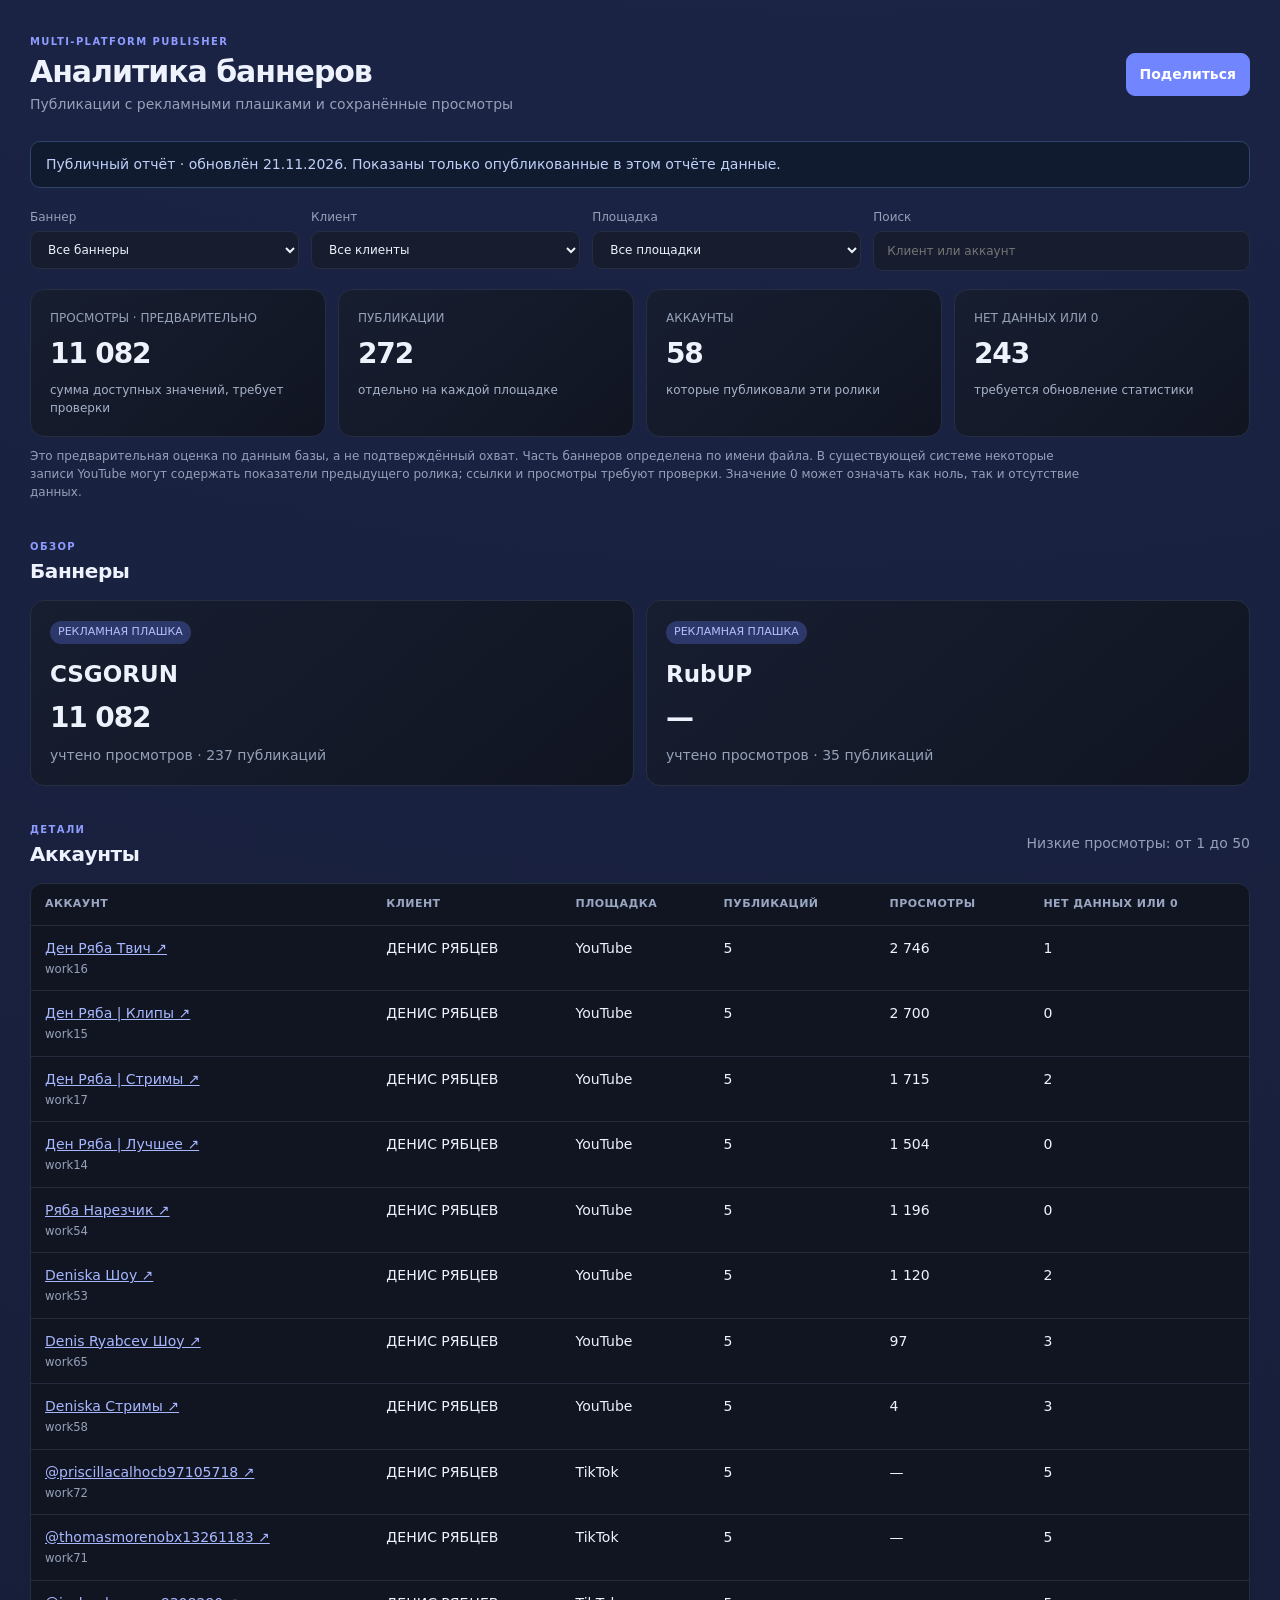
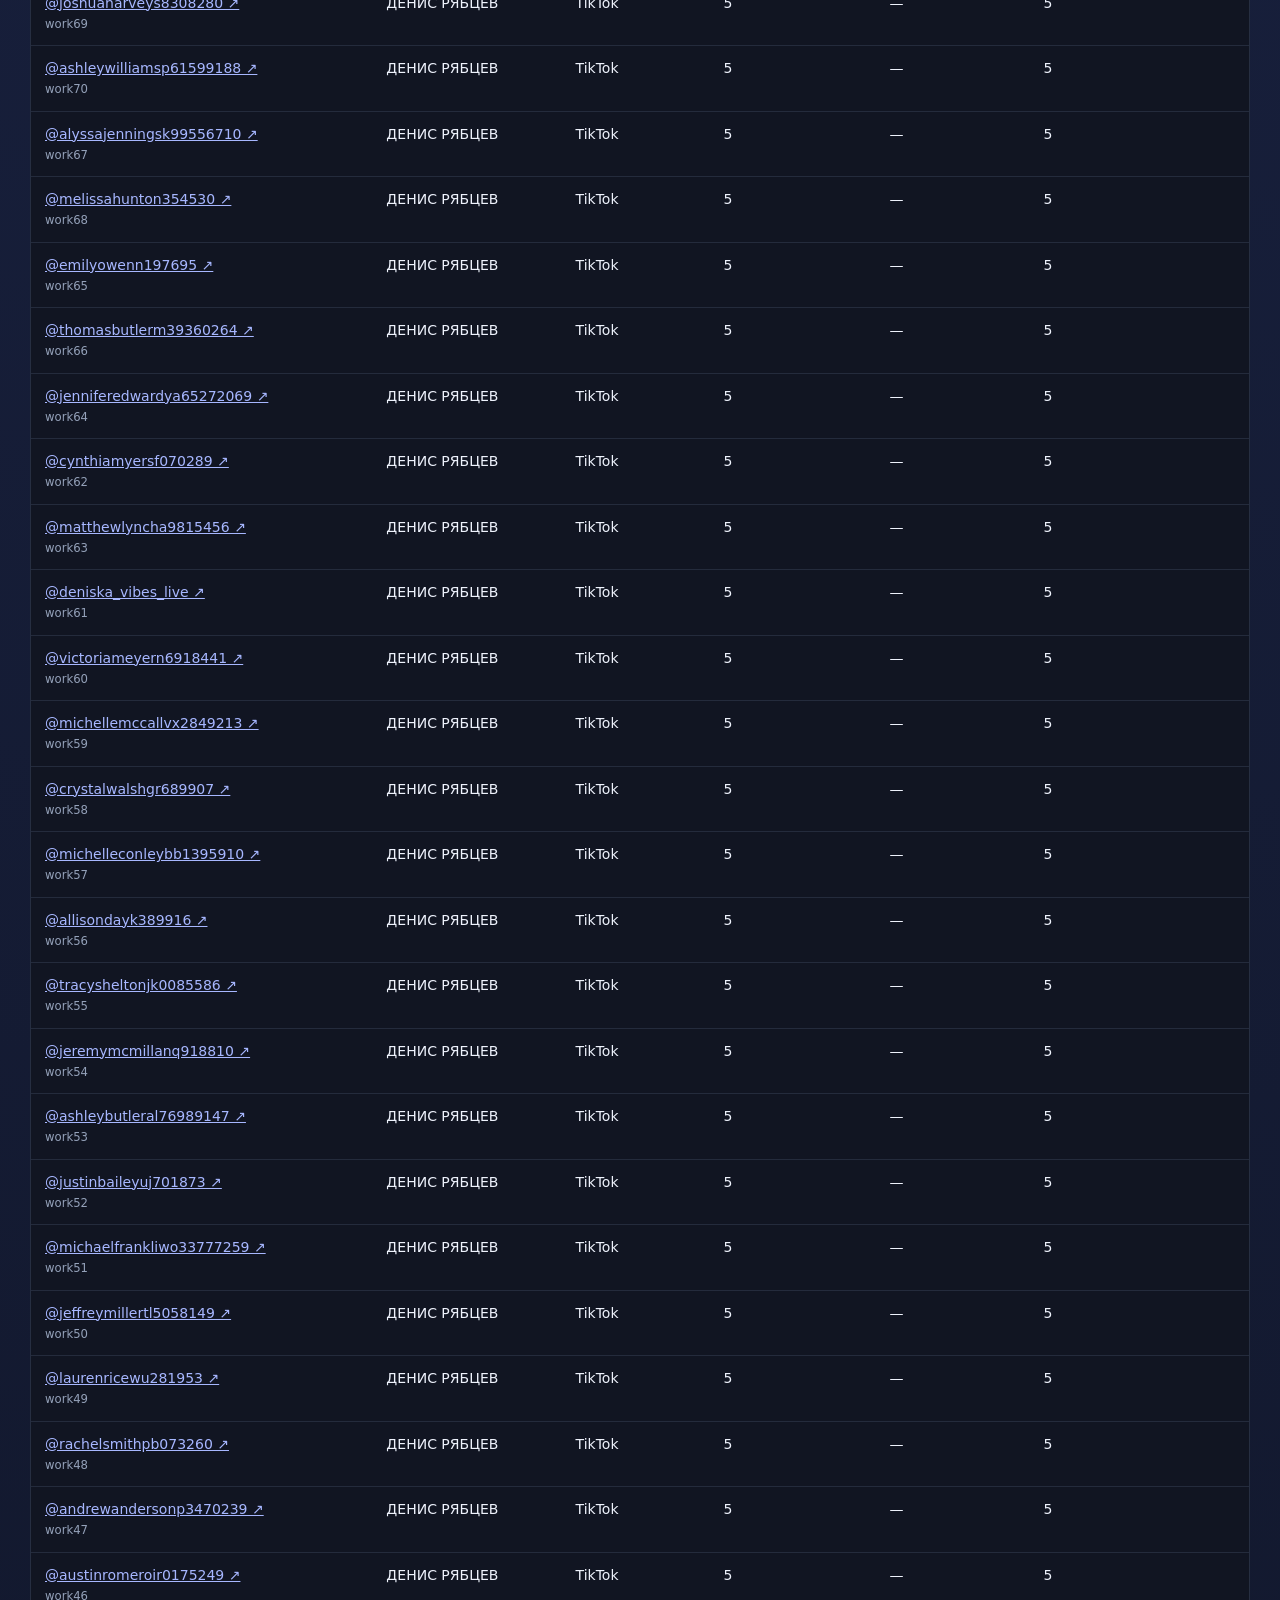
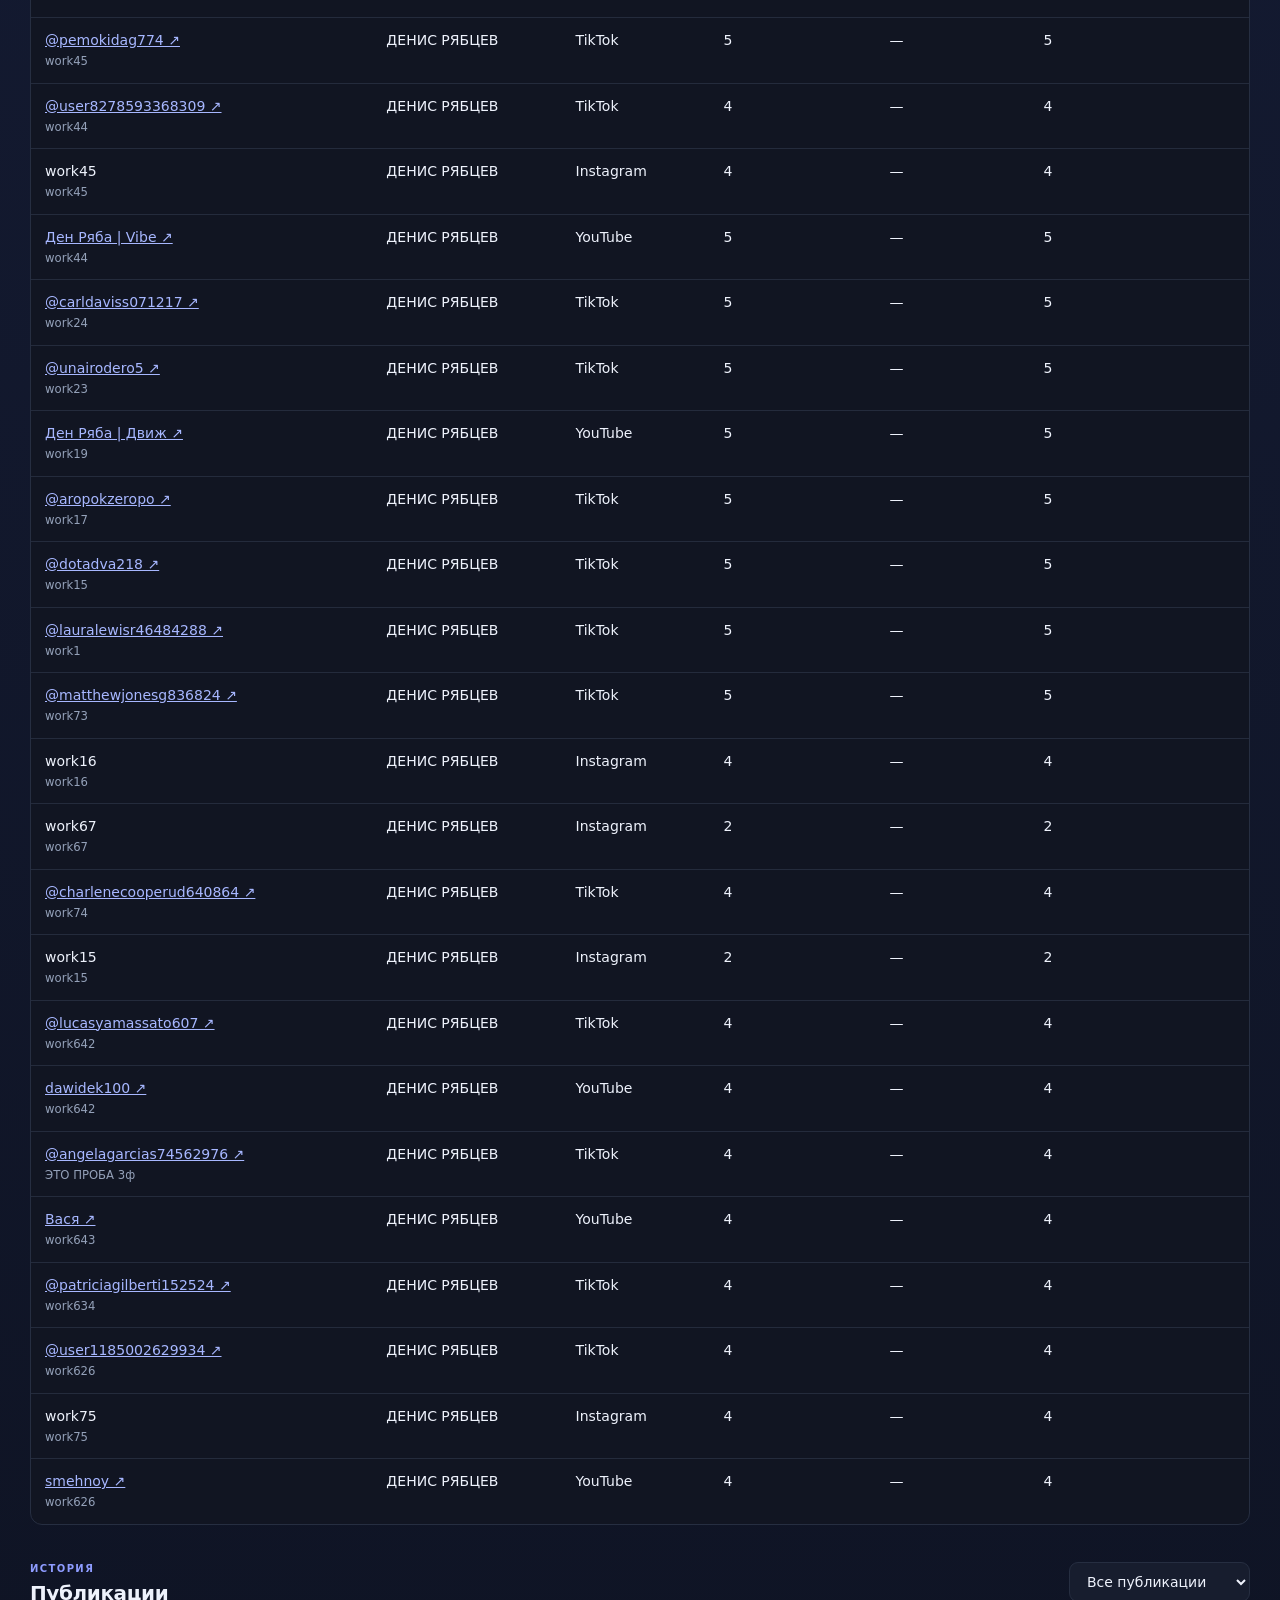
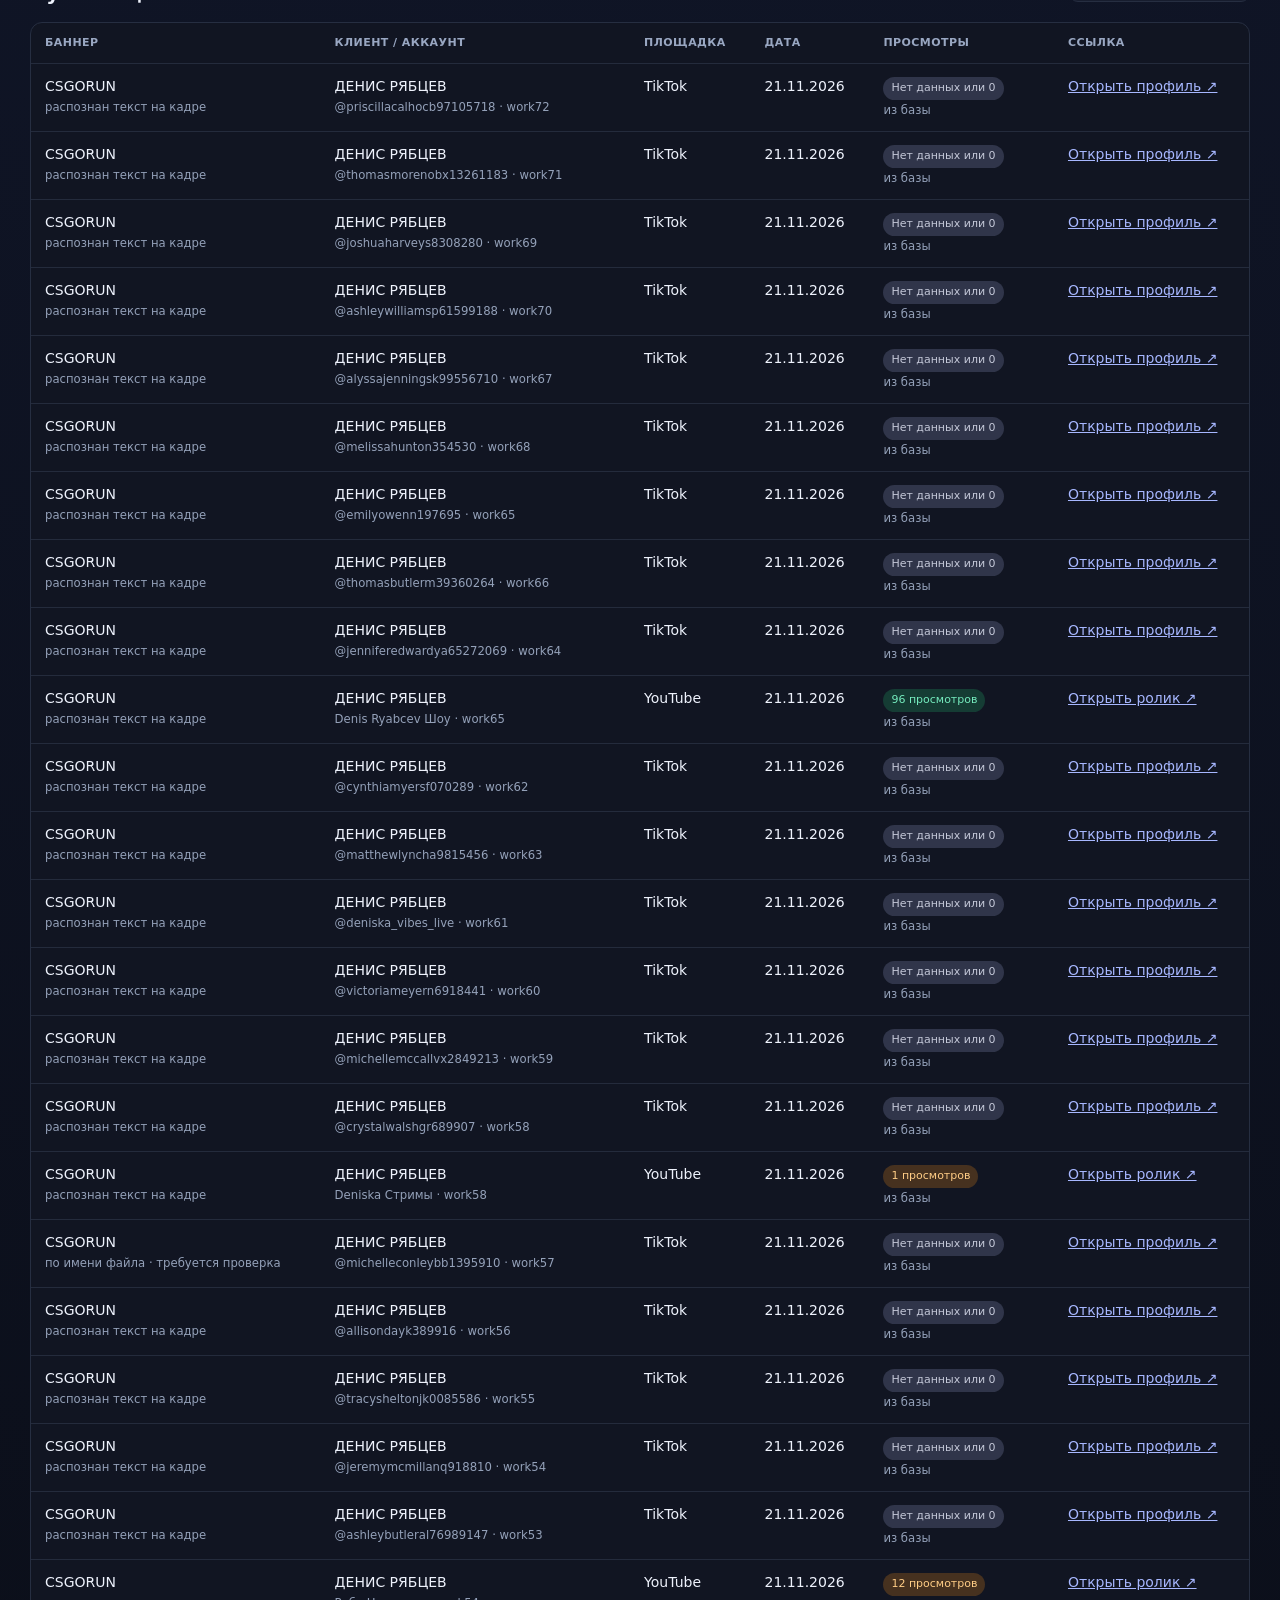
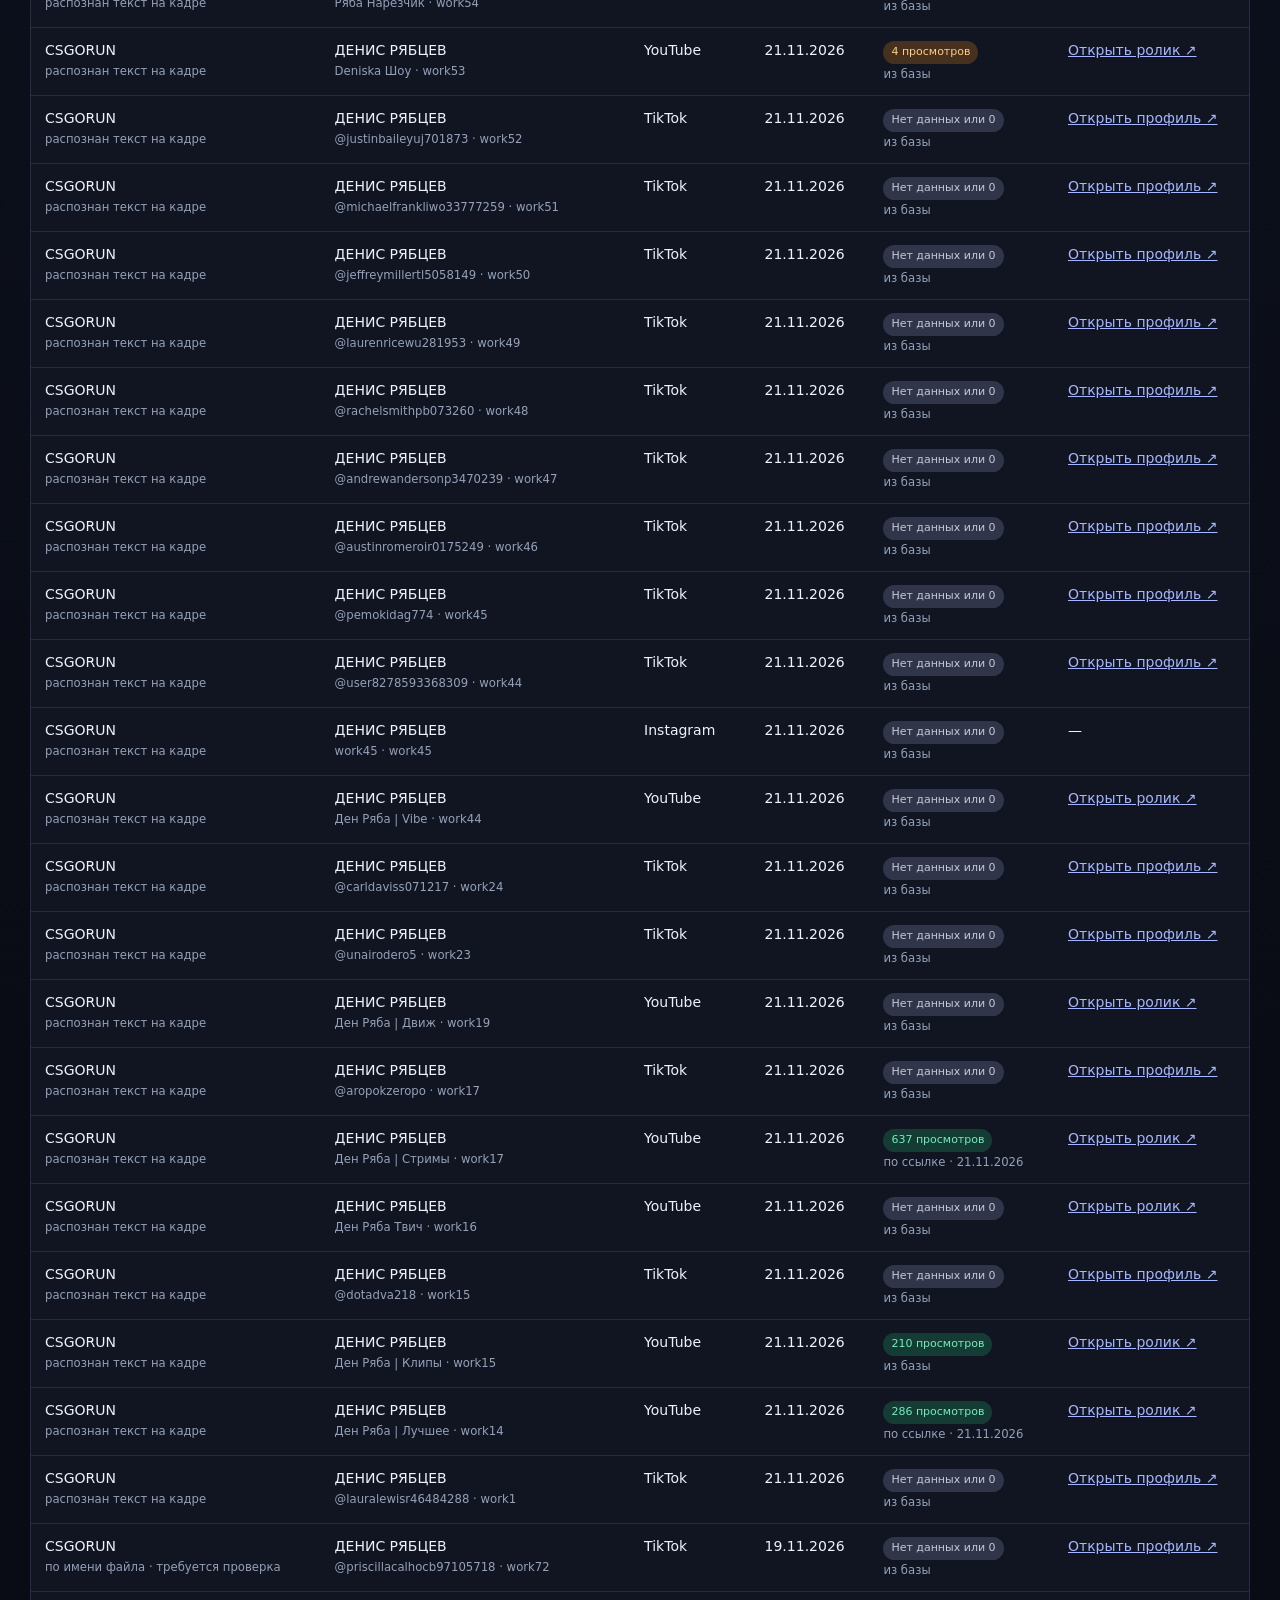
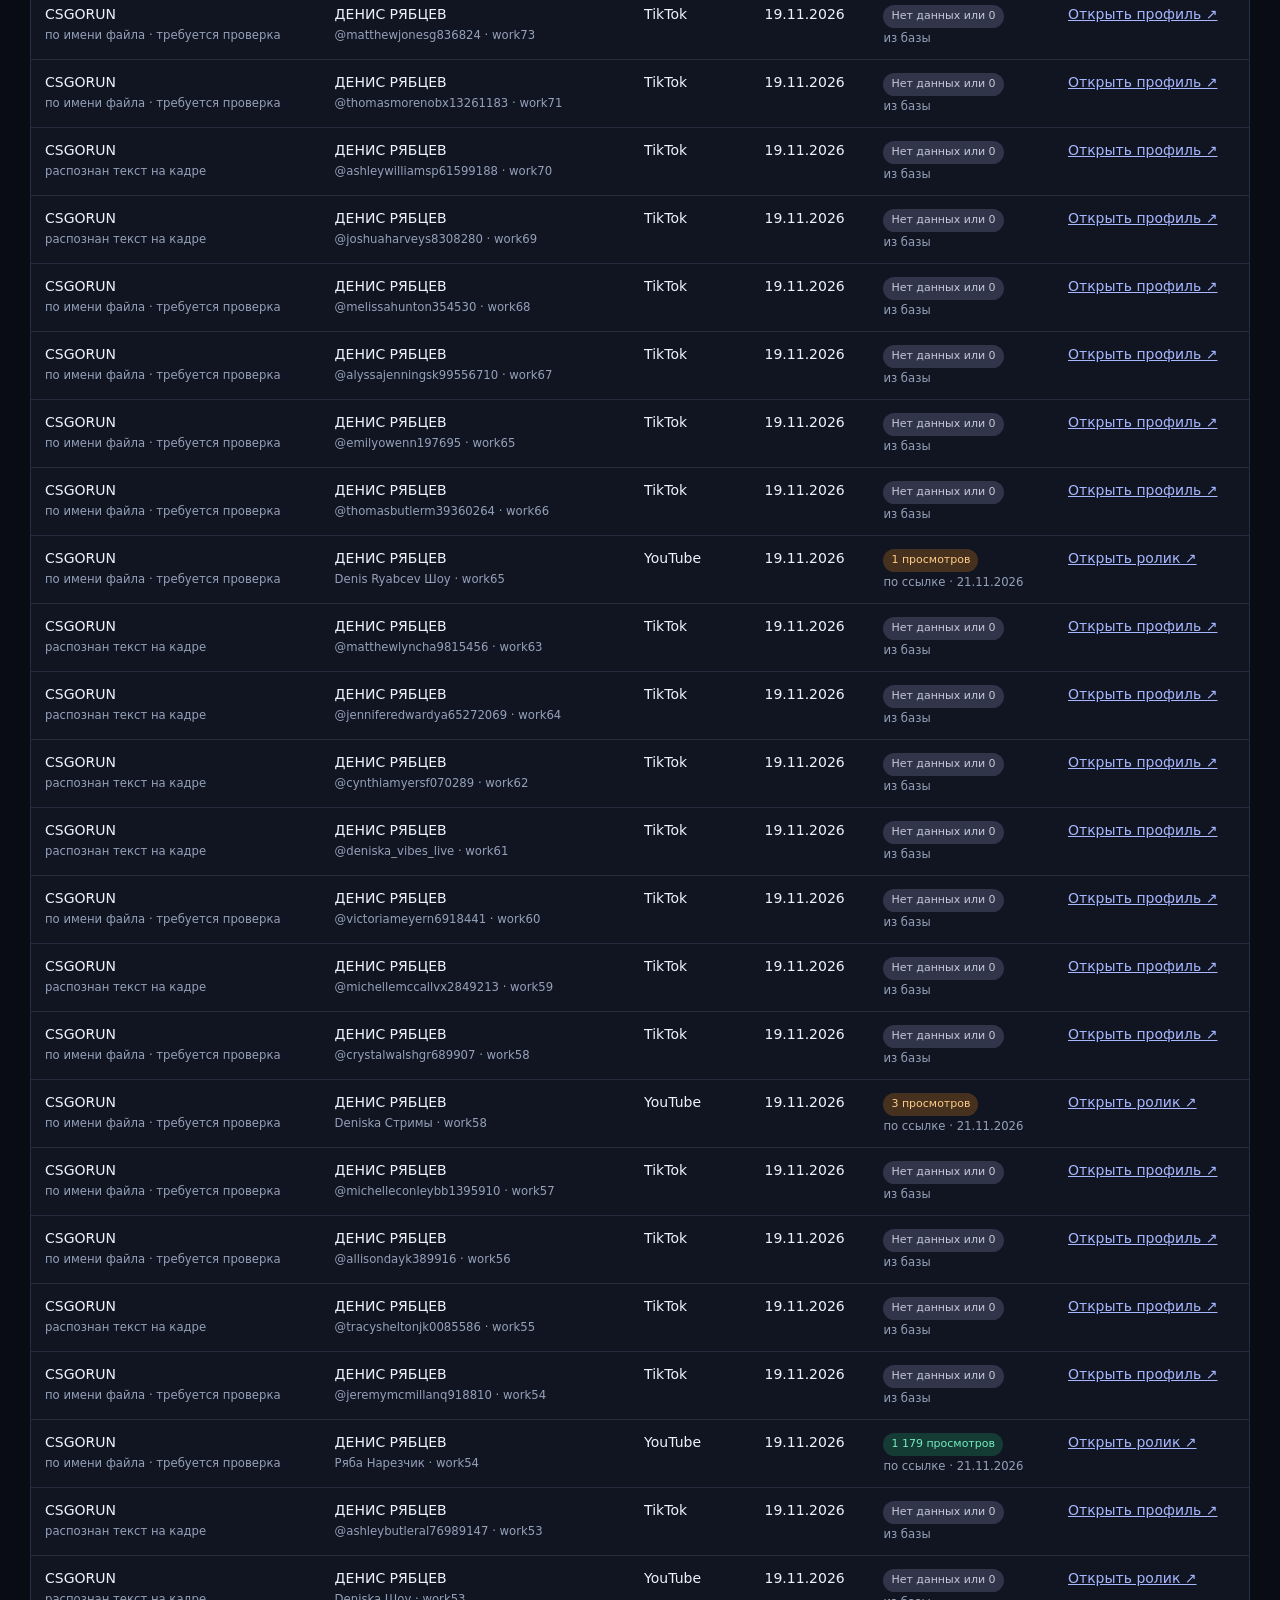
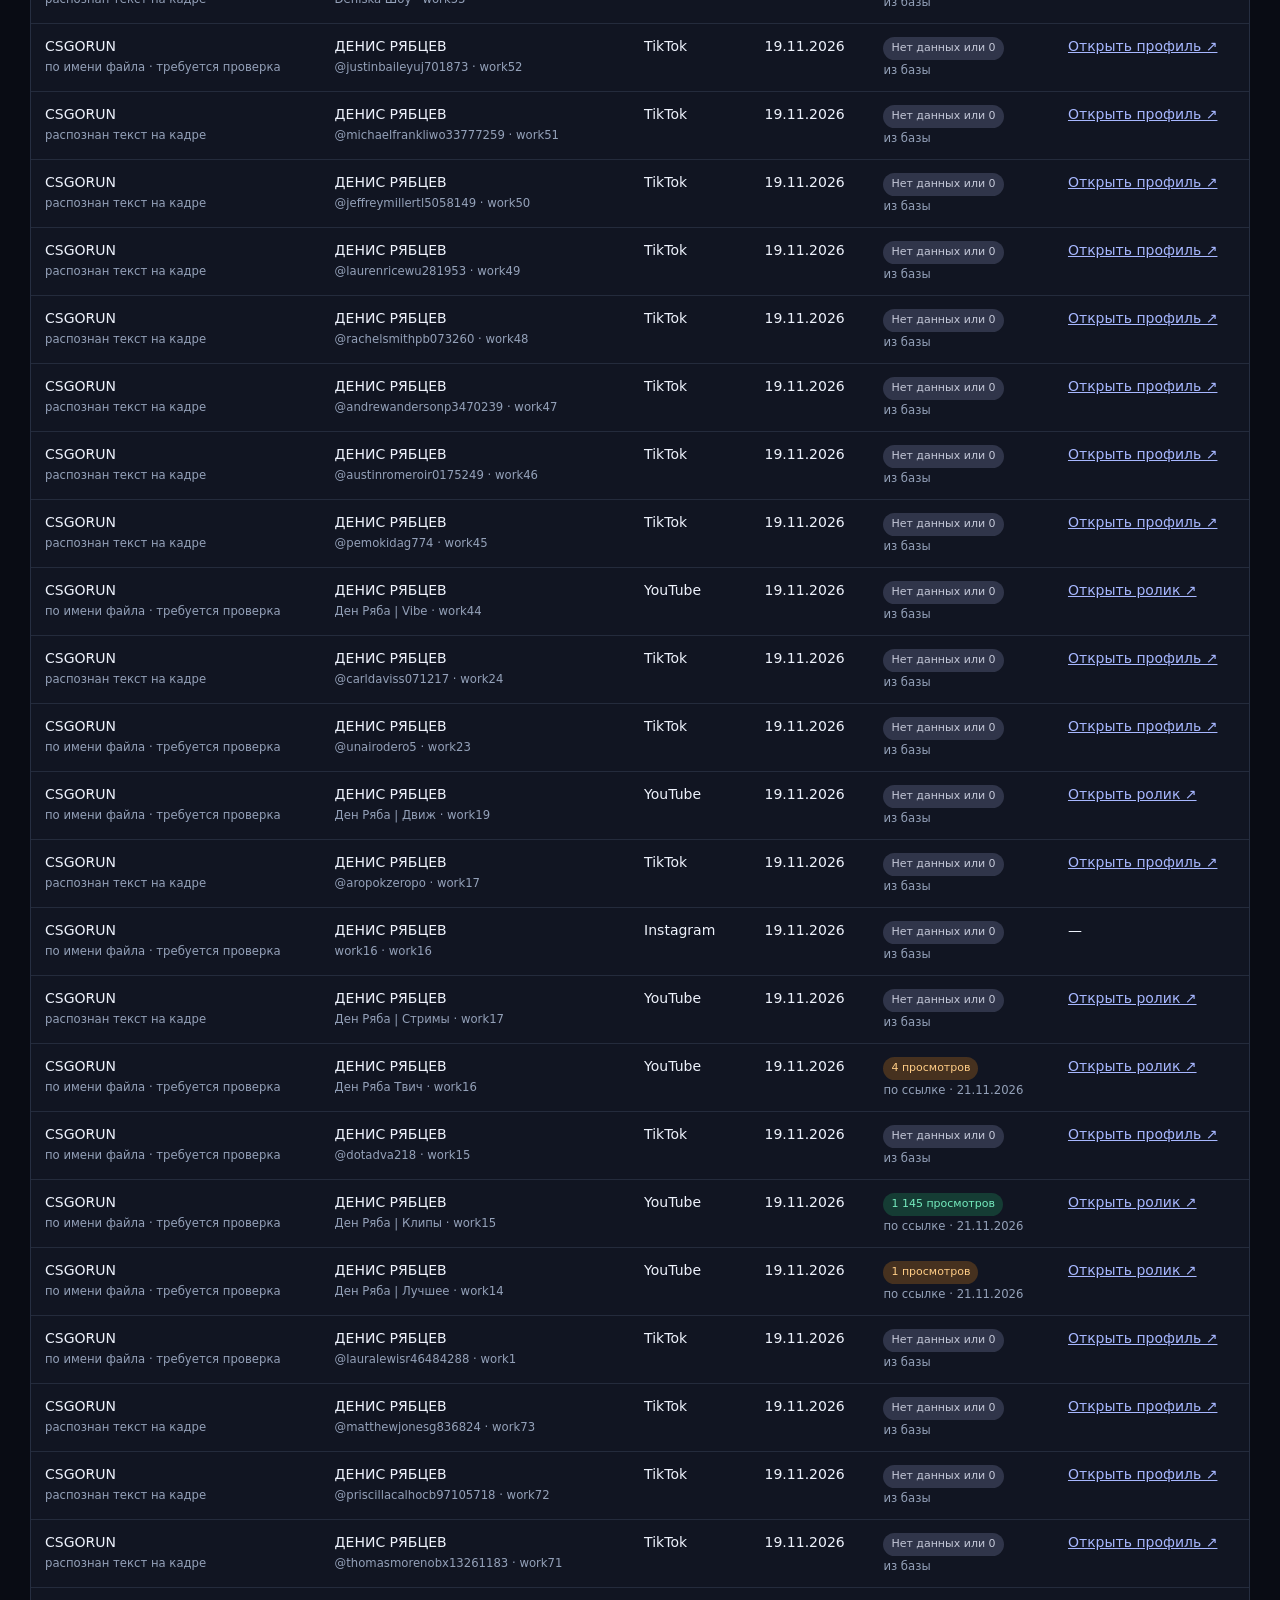
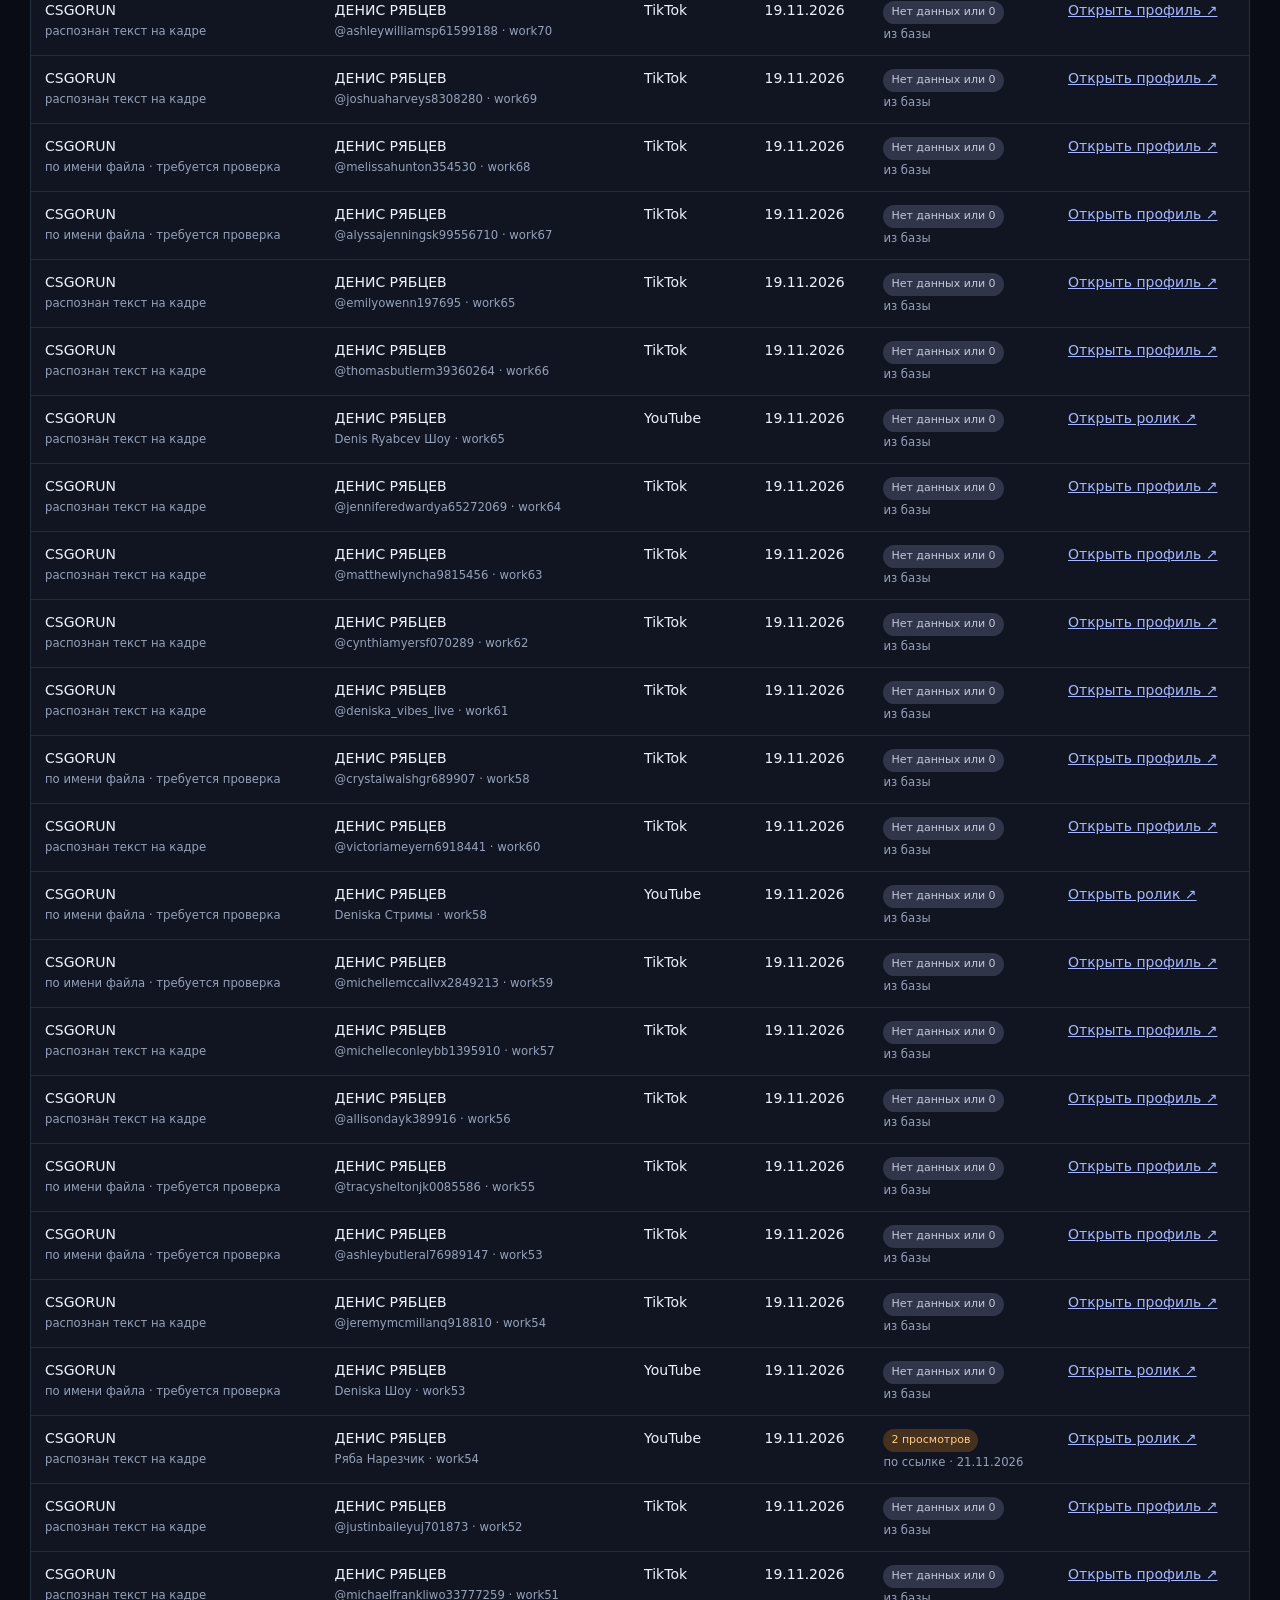
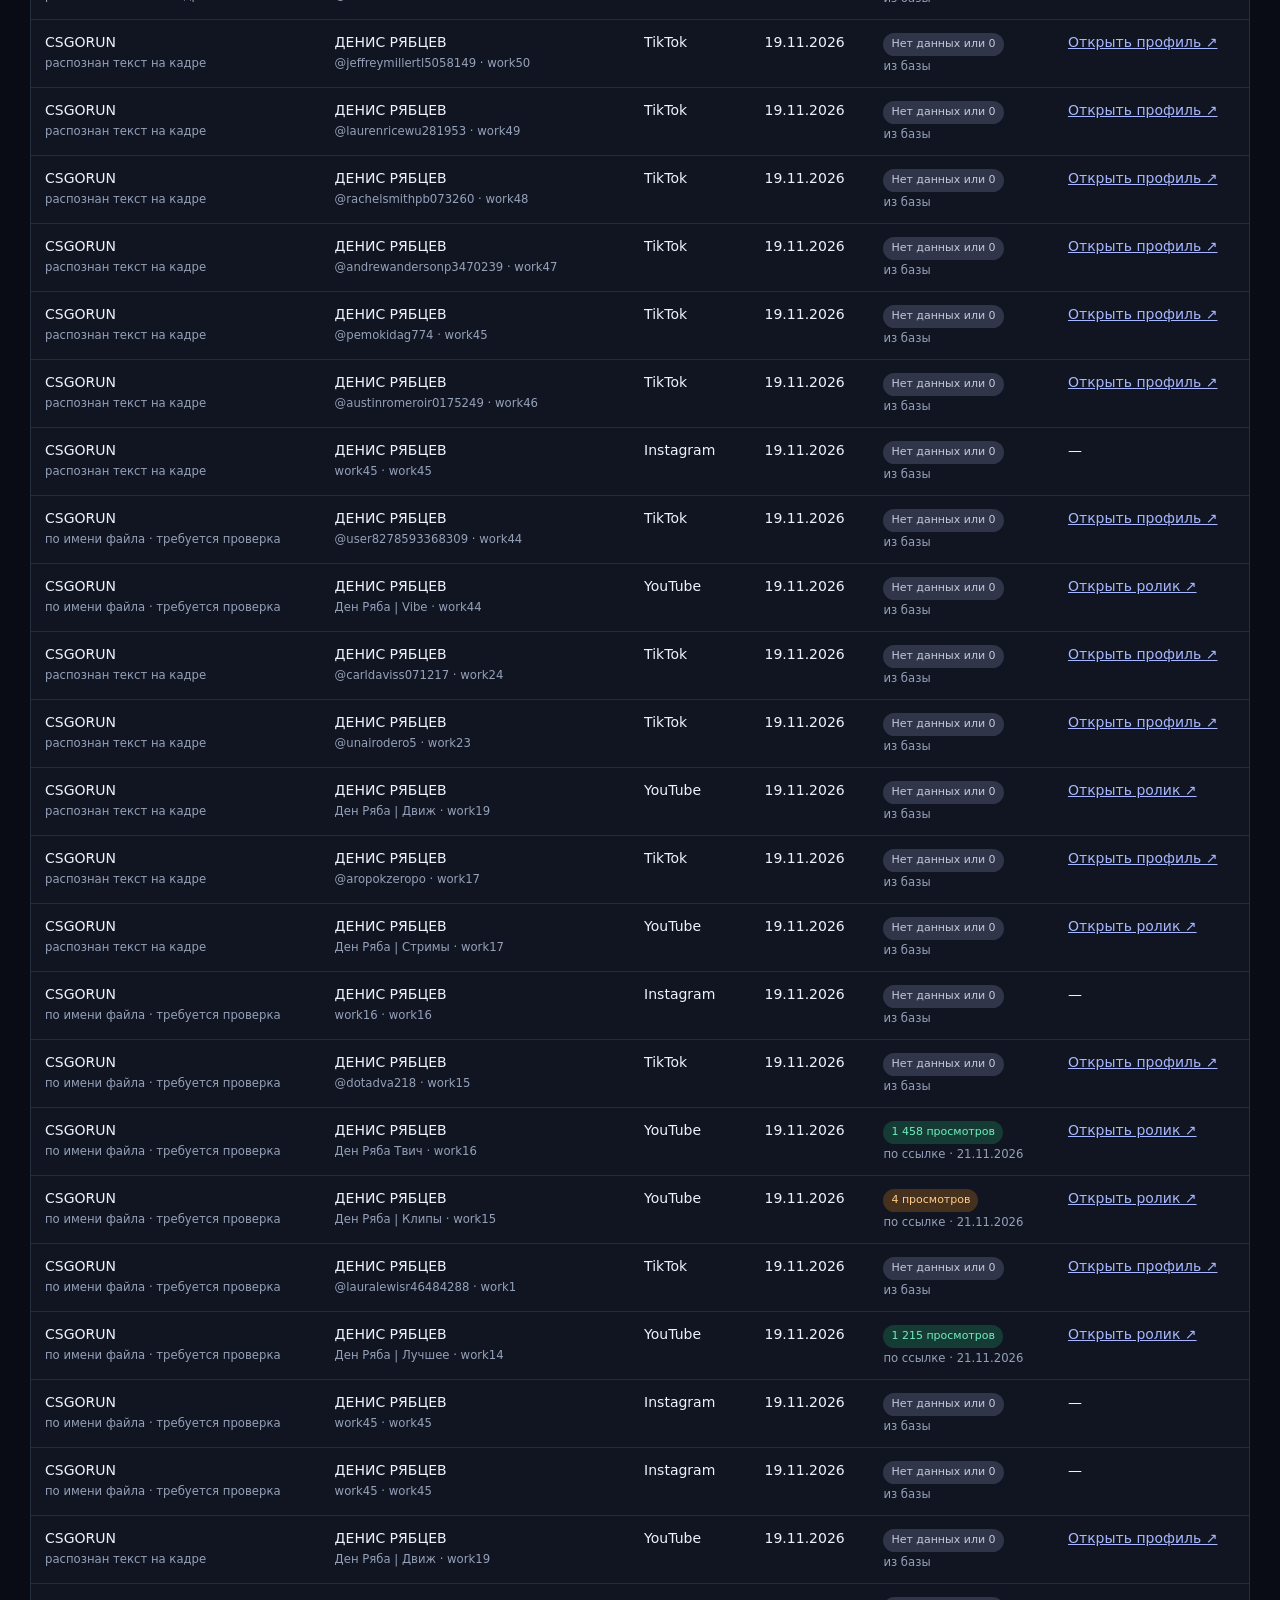
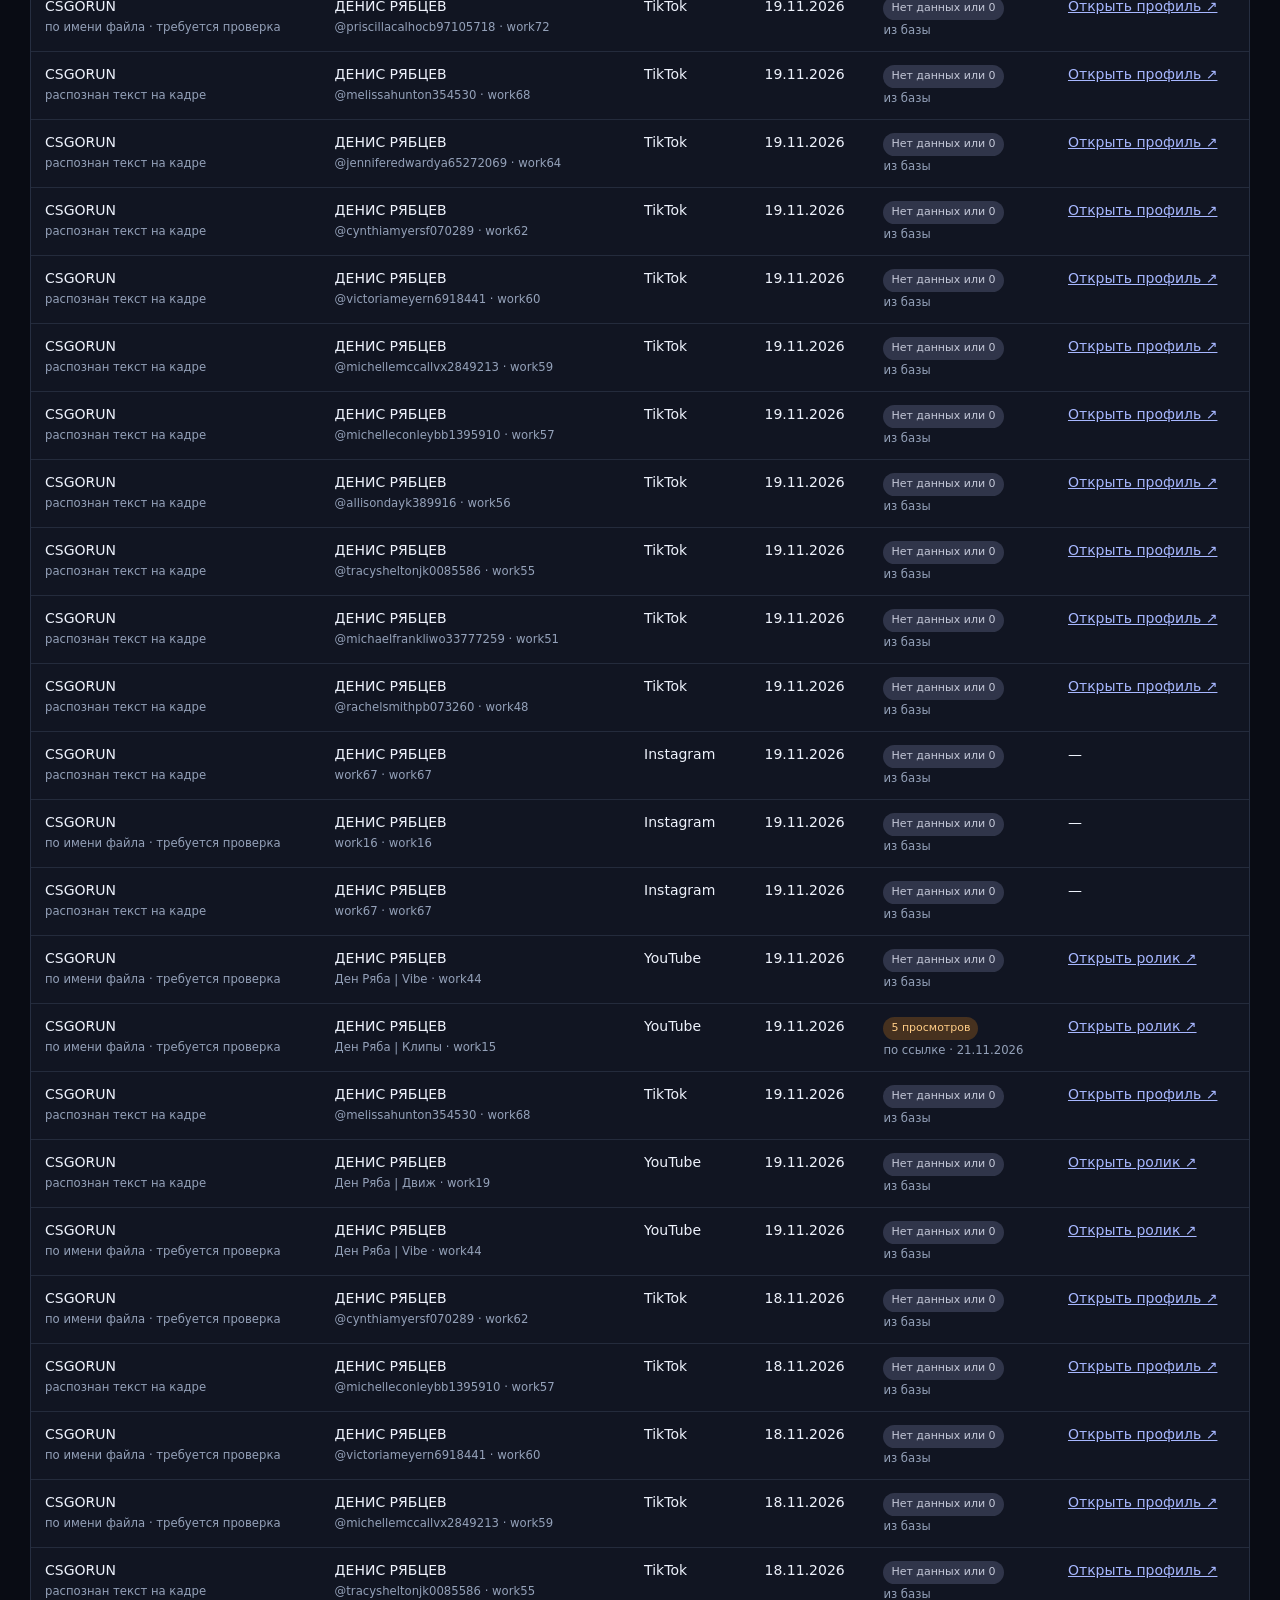
==== index.html @ 40c21573 "Update banner reports" ====
<!doctype html>
<html lang="ru">
<head>
  <meta charset="utf-8">
  <meta name="viewport" content="width=device-width, initial-scale=1">
  <title>Аналитика рекламных баннеров</title>
  <link rel="stylesheet" href="banner-analytics.css?v=20261121-4">
</head>
<body>
  <main class="shell">
    <header class="top">
      <div><div class="eyebrow">MULTI-PLATFORM PUBLISHER</div><h1>Аналитика баннеров</h1><p>Публикации с рекламными плашками и сохранённые просмотры</p></div>
      <div class="top-actions"><a class="button ghost local-only" href="/">← Панель</a><button id="scan" class="button ghost local-only">Искать баннеры</button><button id="refresh-views" class="button ghost local-only">Обновить просмотры</button><button id="share" class="button primary">Поделиться</button></div>
    </header>
    <div id="notice" class="notice">Загружаем данные…</div>
    <section class="filters">
      <label>Баннер <select id="banner"><option value="">Все баннеры</option></select></label>
      <label>Клиент <select id="person"><option value="">Все клиенты</option></select></label>
      <label>Площадка <select id="platform"><option value="">Все площадки</option><option value="youtube">YouTube</option><option value="tiktok">TikTok</option><option value="instagram">Instagram</option></select></label>
      <label>Поиск <input id="search" placeholder="Клиент или аккаунт"></label>
    </section>
    <section class="metrics" id="metrics"></section>
    <p class="explanation">Это предварительная оценка по данным базы, а не подтверждённый охват. Часть баннеров определена по имени файла. В существующей системе некоторые записи YouTube могут содержать показатели предыдущего ролика; ссылки и просмотры требуют проверки. Значение 0 может означать как ноль, так и отсутствие данных.</p>
    <p class="explanation local-only">Пока панель работает, программа периодически ищет известные плашки в доступных видео и раз в шесть часов проверяет просмотры по доступным ссылкам. Площадка может не вернуть счётчик; распознавание новых названий можно дополнить вручную.</p>
    <section><div class="section-head"><div><span class="eyebrow">ОБЗОР</span><h2>Баннеры</h2></div></div><div class="banner-cards" id="cards"></div></section>
    <section><div class="section-head"><div><span class="eyebrow">ДЕТАЛИ</span><h2>Аккаунты</h2></div><span class="muted">Низкие просмотры: от 1 до 50</span></div><div id="accounts"></div></section>
    <section><div class="section-head"><div><span class="eyebrow">ИСТОРИЯ</span><h2>Публикации</h2></div><select id="view-filter" aria-label="Фильтр просмотров"><option value="all">Все публикации</option><option value="low">Мало просмотров</option><option value="unknown">Нет данных или 0</option></select></div><div id="publications"></div></section>
    <section class="local-only"><div class="section-head"><div><span class="eyebrow">ПРОВЕРКА</span><h2>Неопределённые публикации</h2><p>Можно вручную указать баннер. Показаны последние 500 записей с именем файла.</p></div><button class="button ghost" id="toggle-unassigned">Показать</button></div><div id="unassigned" hidden></div></section>
    <footer>Статистика по рекламным плашкам · Не является измерением уникальных зрителей</footer>
  </main>
  <script src="banner-analytics.js?v=20261121-4"></script>
</body>
</html>
---- banner-analytics.css ----
:root{color-scheme:dark;--bg:#090c14;--panel:#121725;--line:#262e41;--text:#eef2fc;--muted:#94a1b9;--accent:#7a8cff;--green:#41d2a2}
*{box-sizing:border-box}body{margin:0;background:radial-gradient(circle at 65% -10%,#202b54 0,transparent 38%),var(--bg);color:var(--text);font:14px/1.5 system-ui,-apple-system,Segoe UI,sans-serif}.shell{max-width:1440px;margin:auto;padding:34px 30px}.top,.section-head{display:flex;align-items:center;justify-content:space-between;gap:16px}.top{margin-bottom:26px}.top-actions{display:flex;gap:8px;flex-wrap:wrap}h1,h2,p{margin:0}h1{font-size:30px;letter-spacing:-.035em}h2{font-size:20px;letter-spacing:-.02em}.top p,.section-head p,.muted{color:var(--muted)}.eyebrow{font-size:10px;font-weight:800;color:#8e9cff;letter-spacing:.14em}.button,select,input{border:1px solid var(--line);border-radius:9px;color:var(--text);background:#171d2e;padding:10px 13px;font:inherit}.button{cursor:pointer;text-decoration:none;text-align:center;font-weight:650}.button:hover{border-color:#7282e1}.primary{background:#7185ff;color:#fff;border-color:#7185ff}.ghost{background:#171d2e}.notice{border:1px solid #30436b;color:#bfd0f8;background:#111b30;padding:12px 15px;border-radius:10px;margin-bottom:20px}.filters{display:grid;grid-template-columns:1fr 1fr 1fr 1.4fr;gap:12px;margin-bottom:18px}.filters label{display:flex;flex-direction:column;gap:5px;color:var(--muted);font-size:12px}select,input{width:100%;min-width:0}section{margin-bottom:32px}.metrics{display:grid;grid-template-columns:repeat(4,1fr);gap:12px;margin-bottom:10px}.metric,.banner-card{background:linear-gradient(140deg,#171e30,#111522);border:1px solid var(--line);border-radius:14px;padding:19px}.metric-label{color:var(--muted);font-size:12px}.metric-value{font-weight:750;font-size:28px;letter-spacing:-.04em;margin:6px 0}.metric-note{font-size:12px;color:#a6b2c9}.explanation{color:var(--muted);font-size:12px;margin-bottom:34px;max-width:1050px}.section-head{margin-bottom:14px}.banner-cards{display:grid;grid-template-columns:repeat(auto-fit,minmax(220px,1fr));gap:12px}.banner-card{cursor:pointer}.banner-card:hover{border-color:var(--accent)}.banner-card strong{font-size:18px}.banner-card .tag{display:inline-block;color:#b4c0ff;background:#2d386a;padding:3px 8px;border-radius:99px;font-size:11px}.big{font-size:23px;font-weight:750;margin:13px 0 0}.table-wrap{overflow:auto;border:1px solid var(--line);border-radius:12px;background:#111522}table{width:100%;border-collapse:collapse;text-align:left;min-width:750px}th,td{padding:12px 14px;border-bottom:1px solid #242b3c;vertical-align:top}tr:last-child td{border-bottom:0}th{color:#99a7c2;font-size:11px;text-transform:uppercase;letter-spacing:.04em}td small{display:block;color:var(--muted);margin-top:2px}.state{display:inline-block;border-radius:20px;padding:3px 8px;font-size:11px}.state.low{background:#46311f;color:#ffcd86}.state.unknown{background:#30354a;color:#c5c9d9}.state.ok{background:#153c34;color:#75ebbe}a{color:#a7b7ff}.text-button{color:#a7b7ff;background:none;border:0;cursor:pointer;font:inherit;padding:0}.empty{padding:24px;color:var(--muted);border:1px solid var(--line);border-radius:12px;background:#111522}.small{font-size:12px}.section-head select{width:auto}footer{padding:22px 0;color:#707e99;border-top:1px solid var(--line);font-size:12px}.public .local-only{display:none!important}@media(max-width:800px){.shell{padding:22px 16px}.top{align-items:flex-start;flex-direction:column}.filters,.metrics{grid-template-columns:repeat(2,1fr)}h1{font-size:26px}}
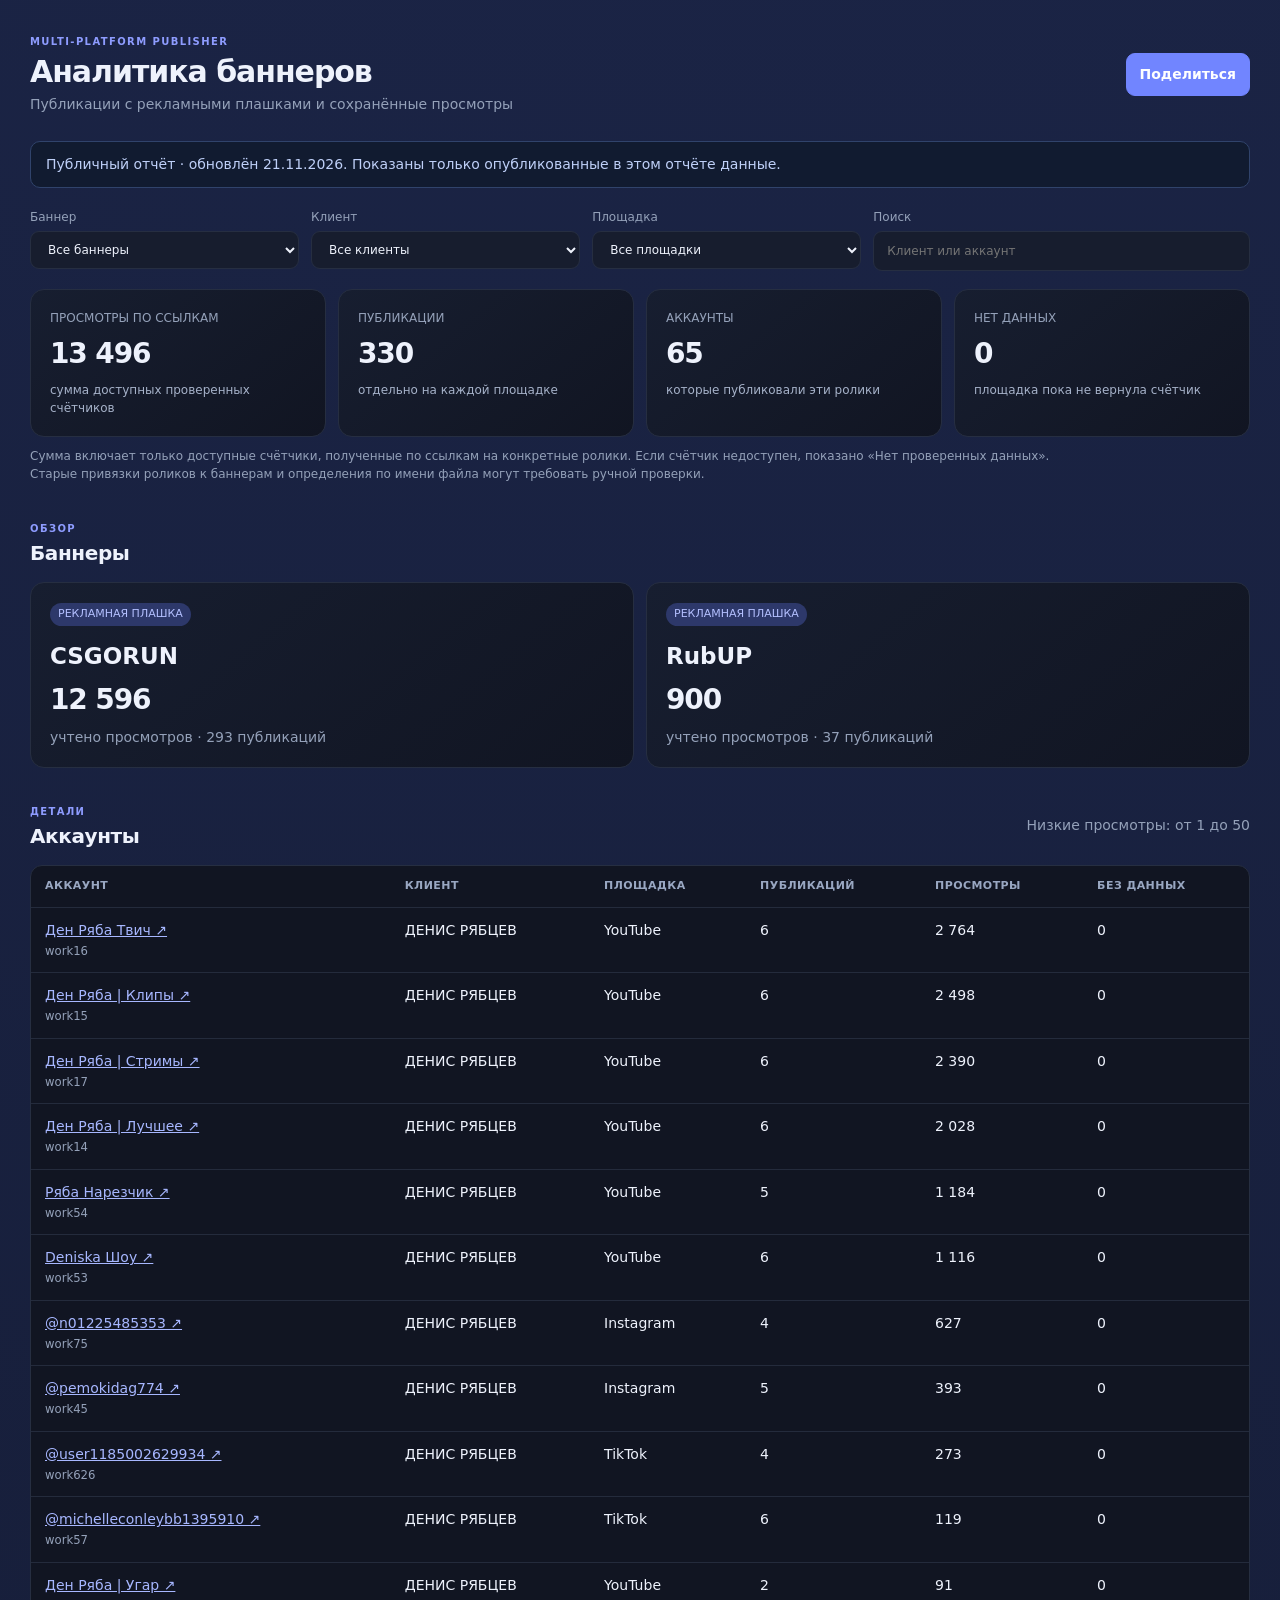
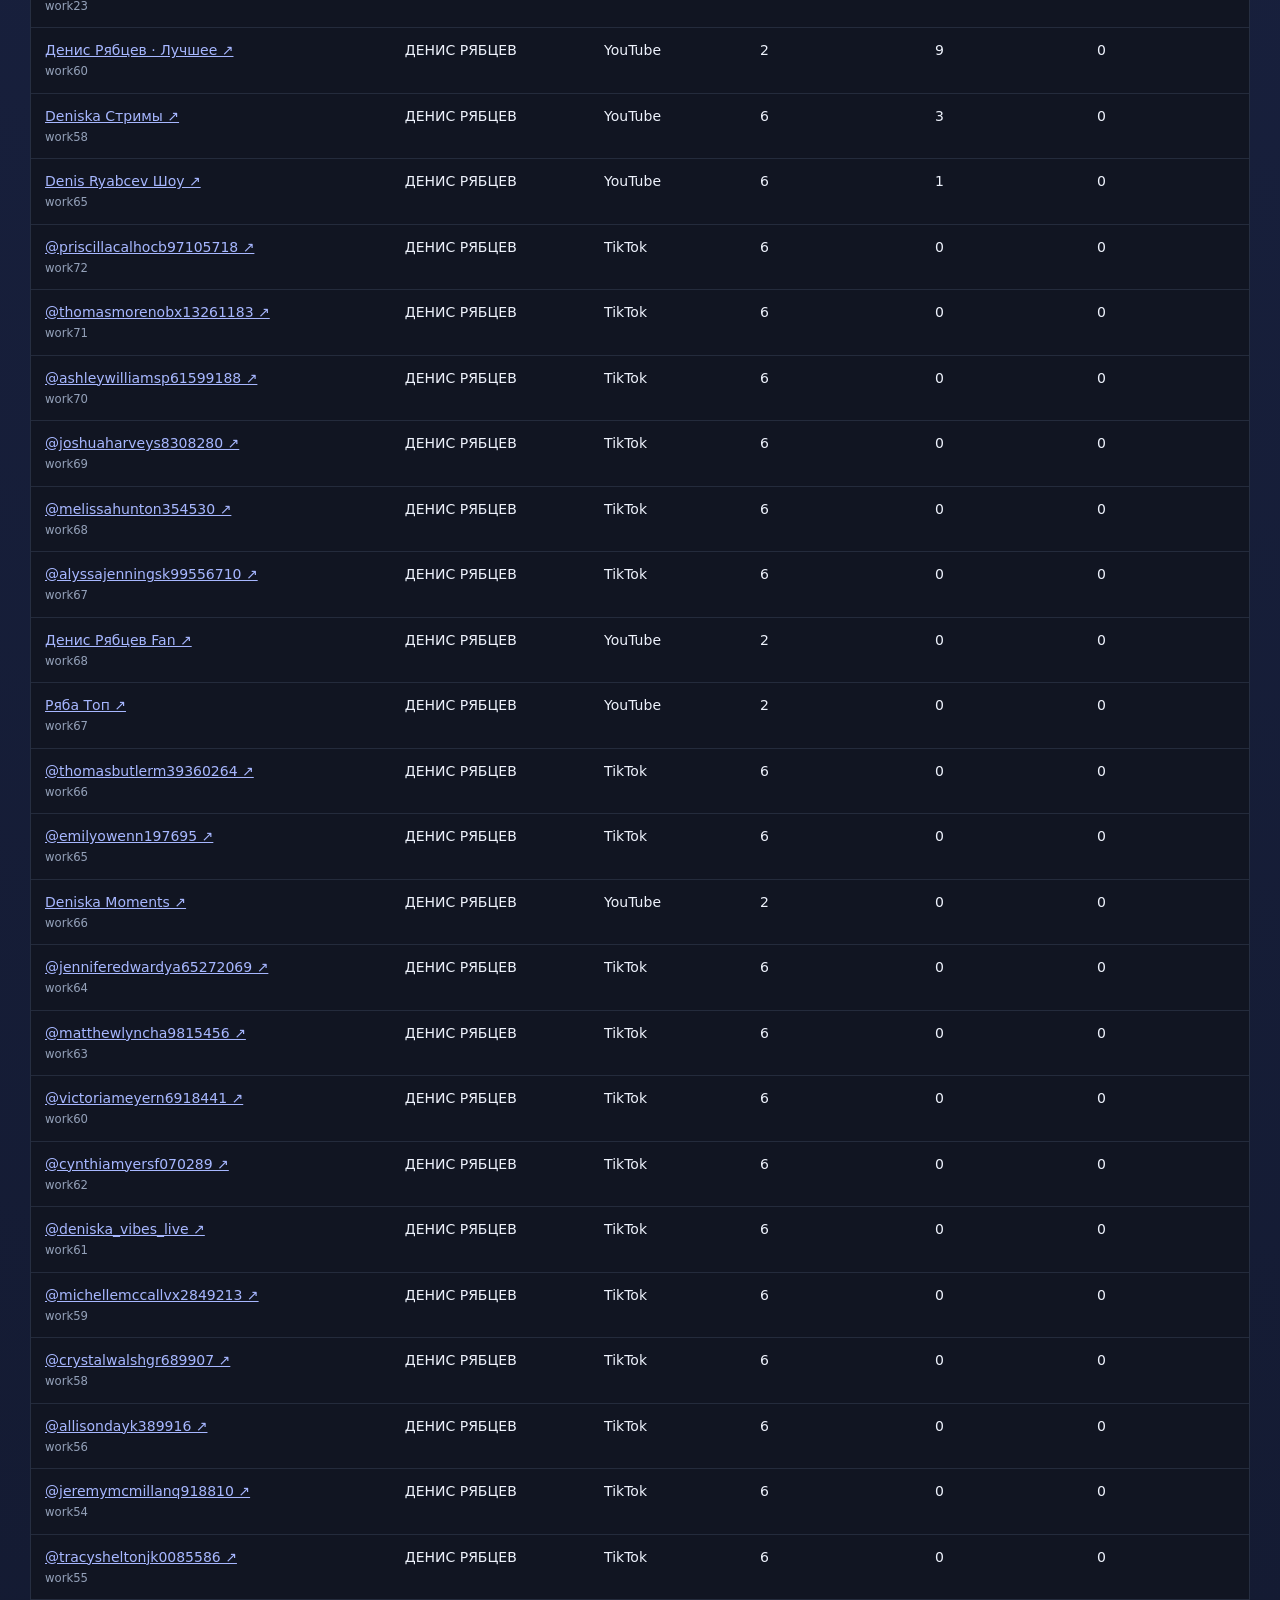
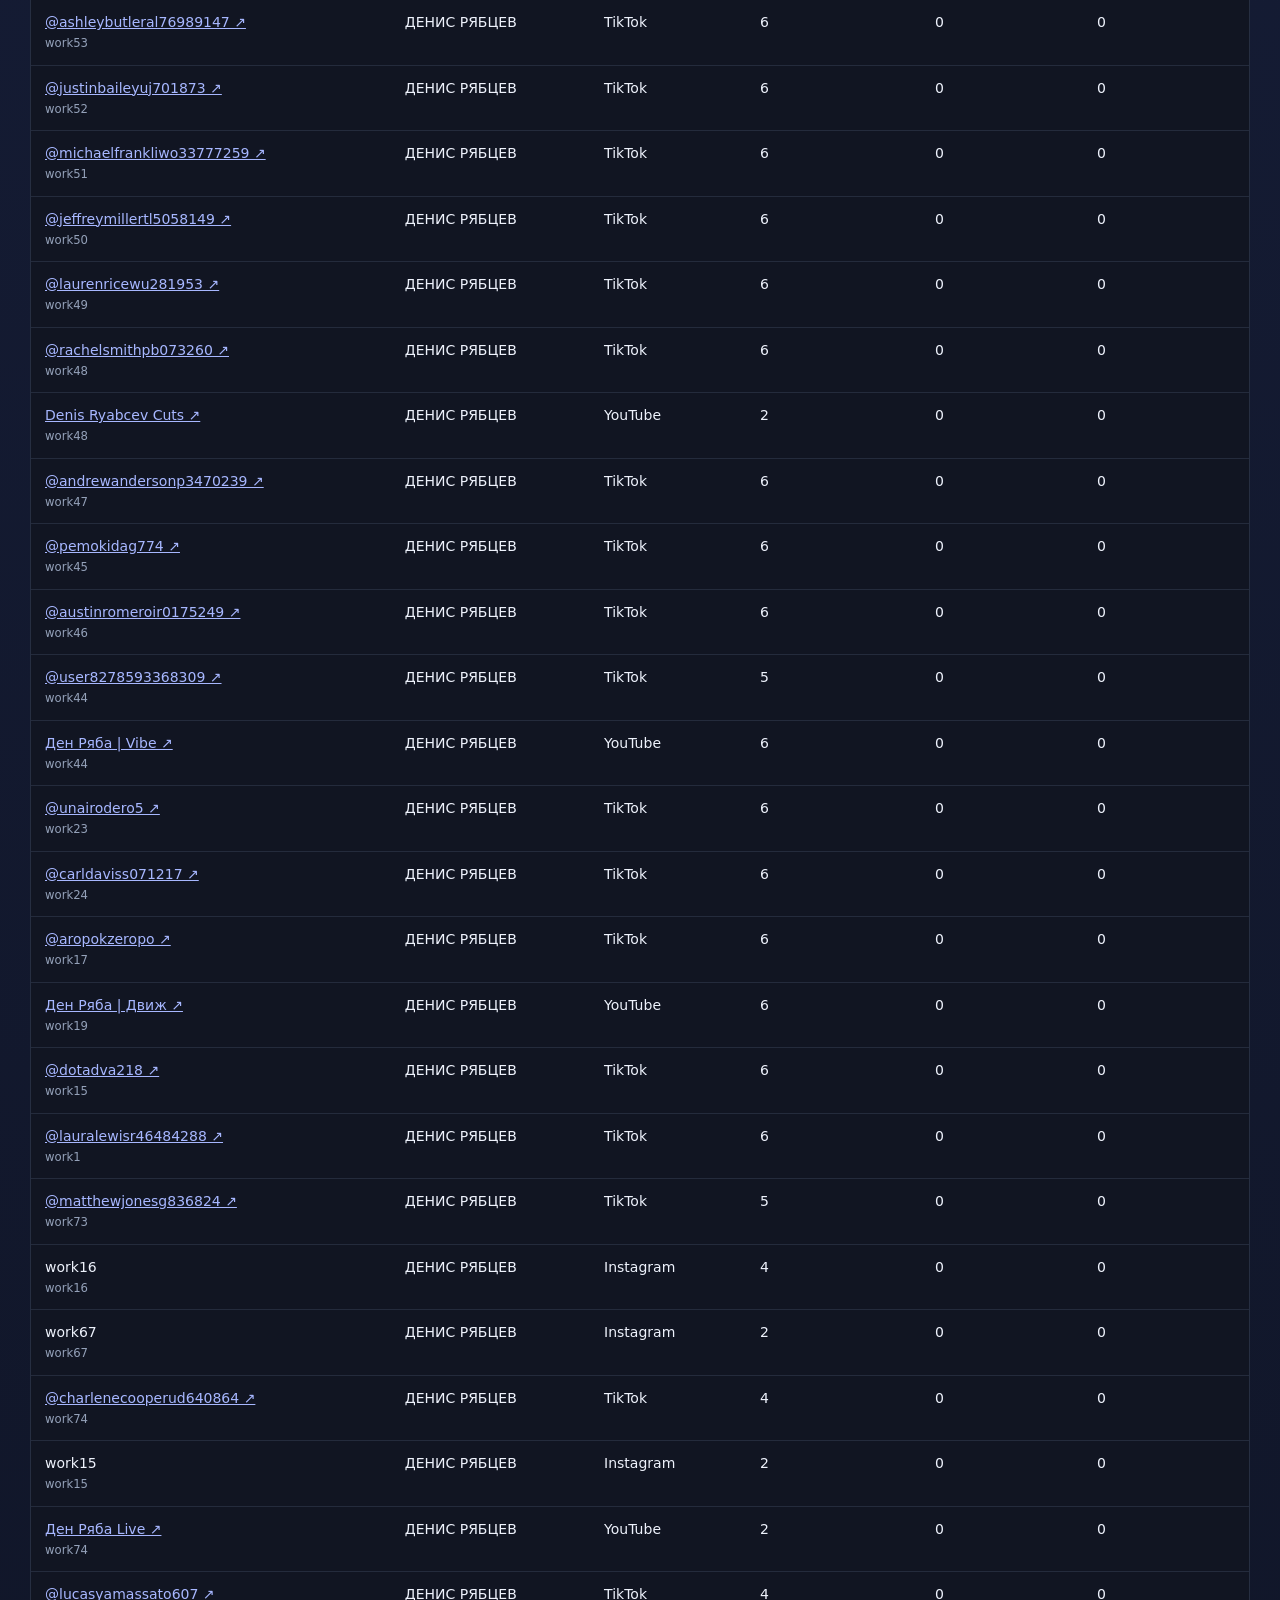
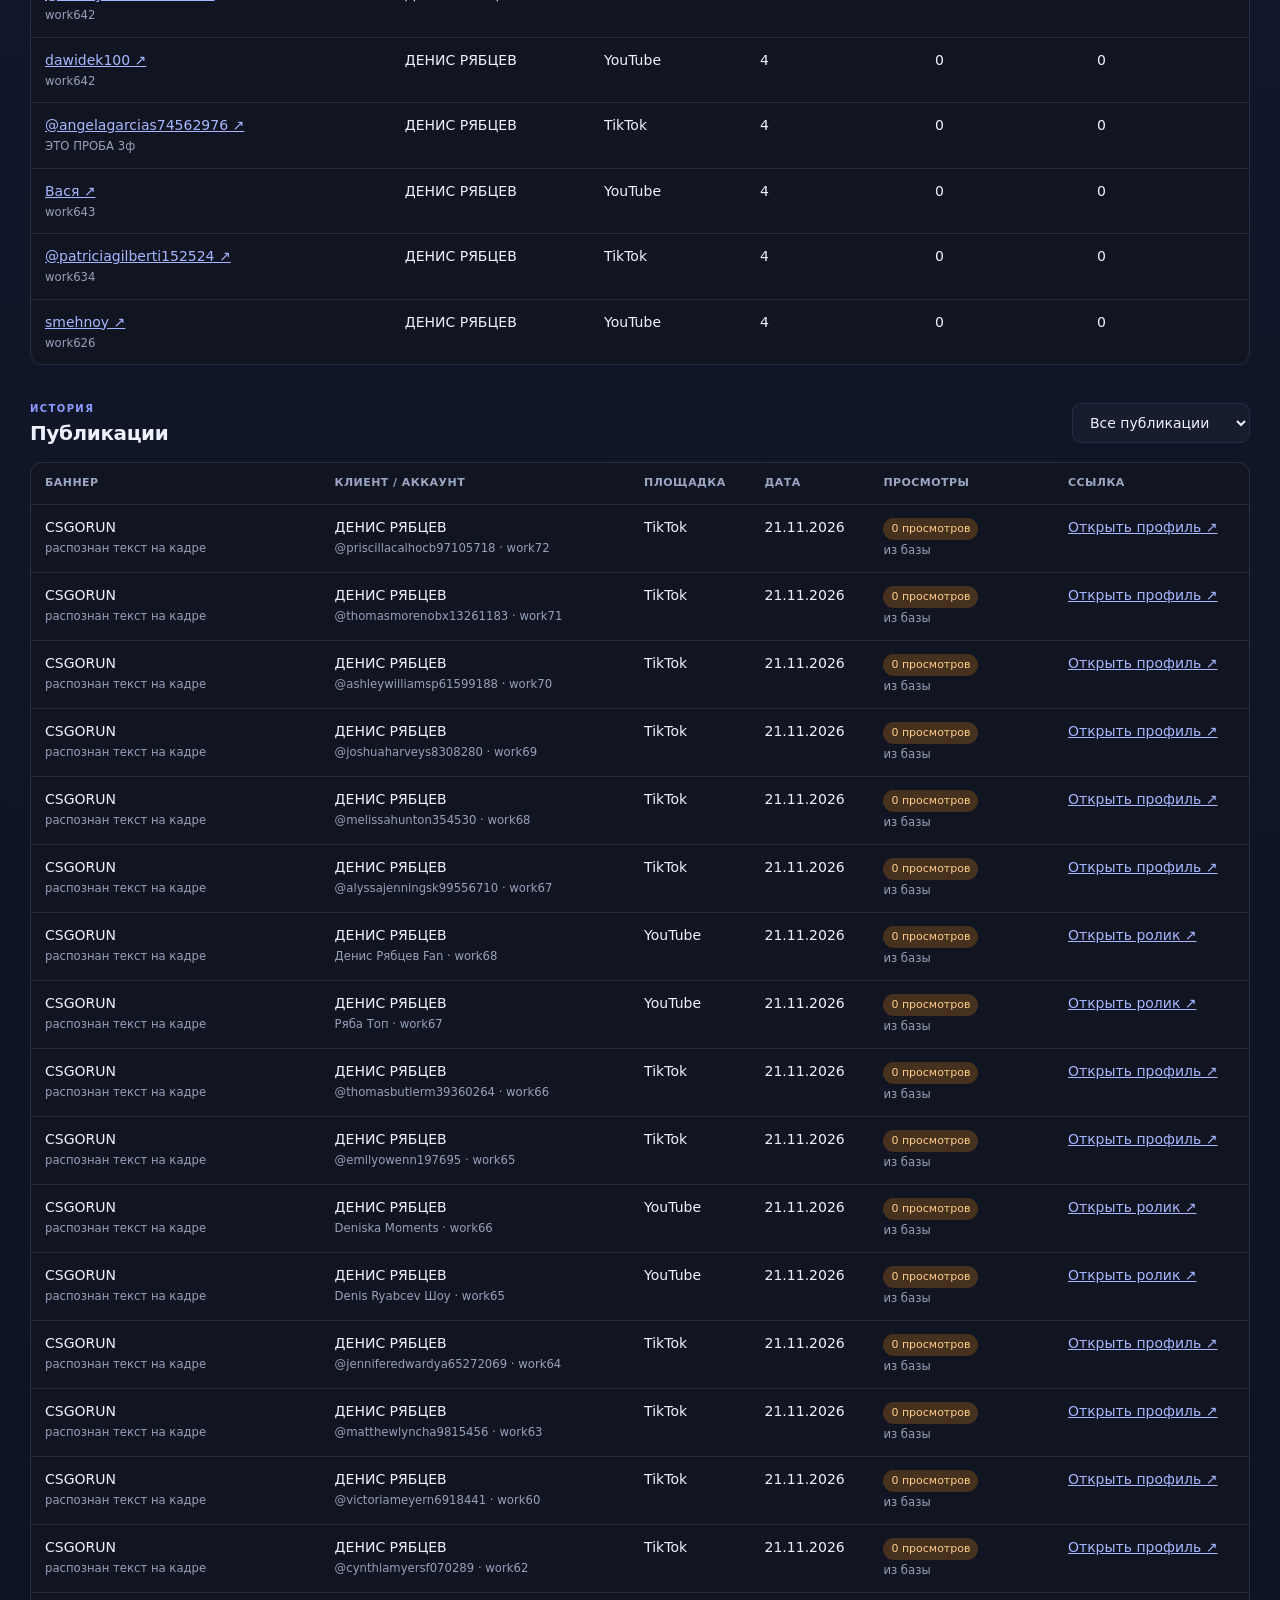
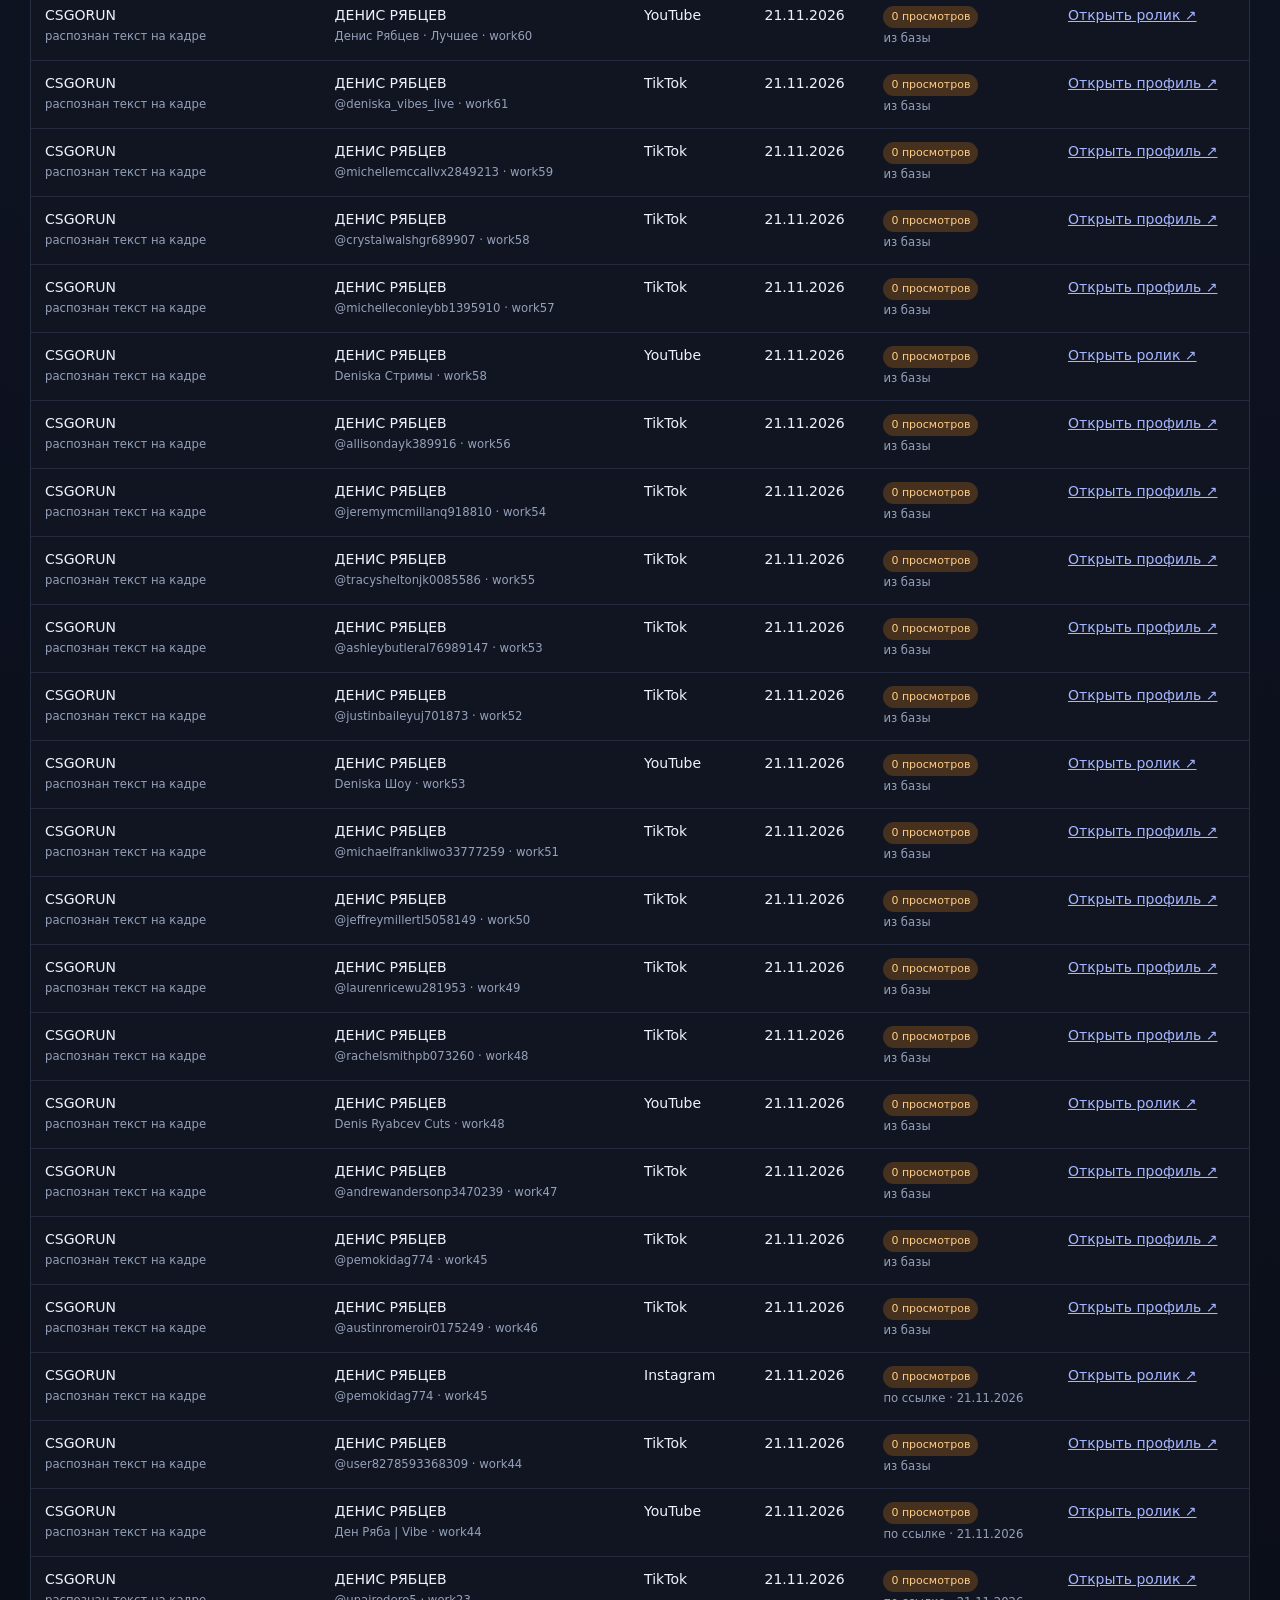
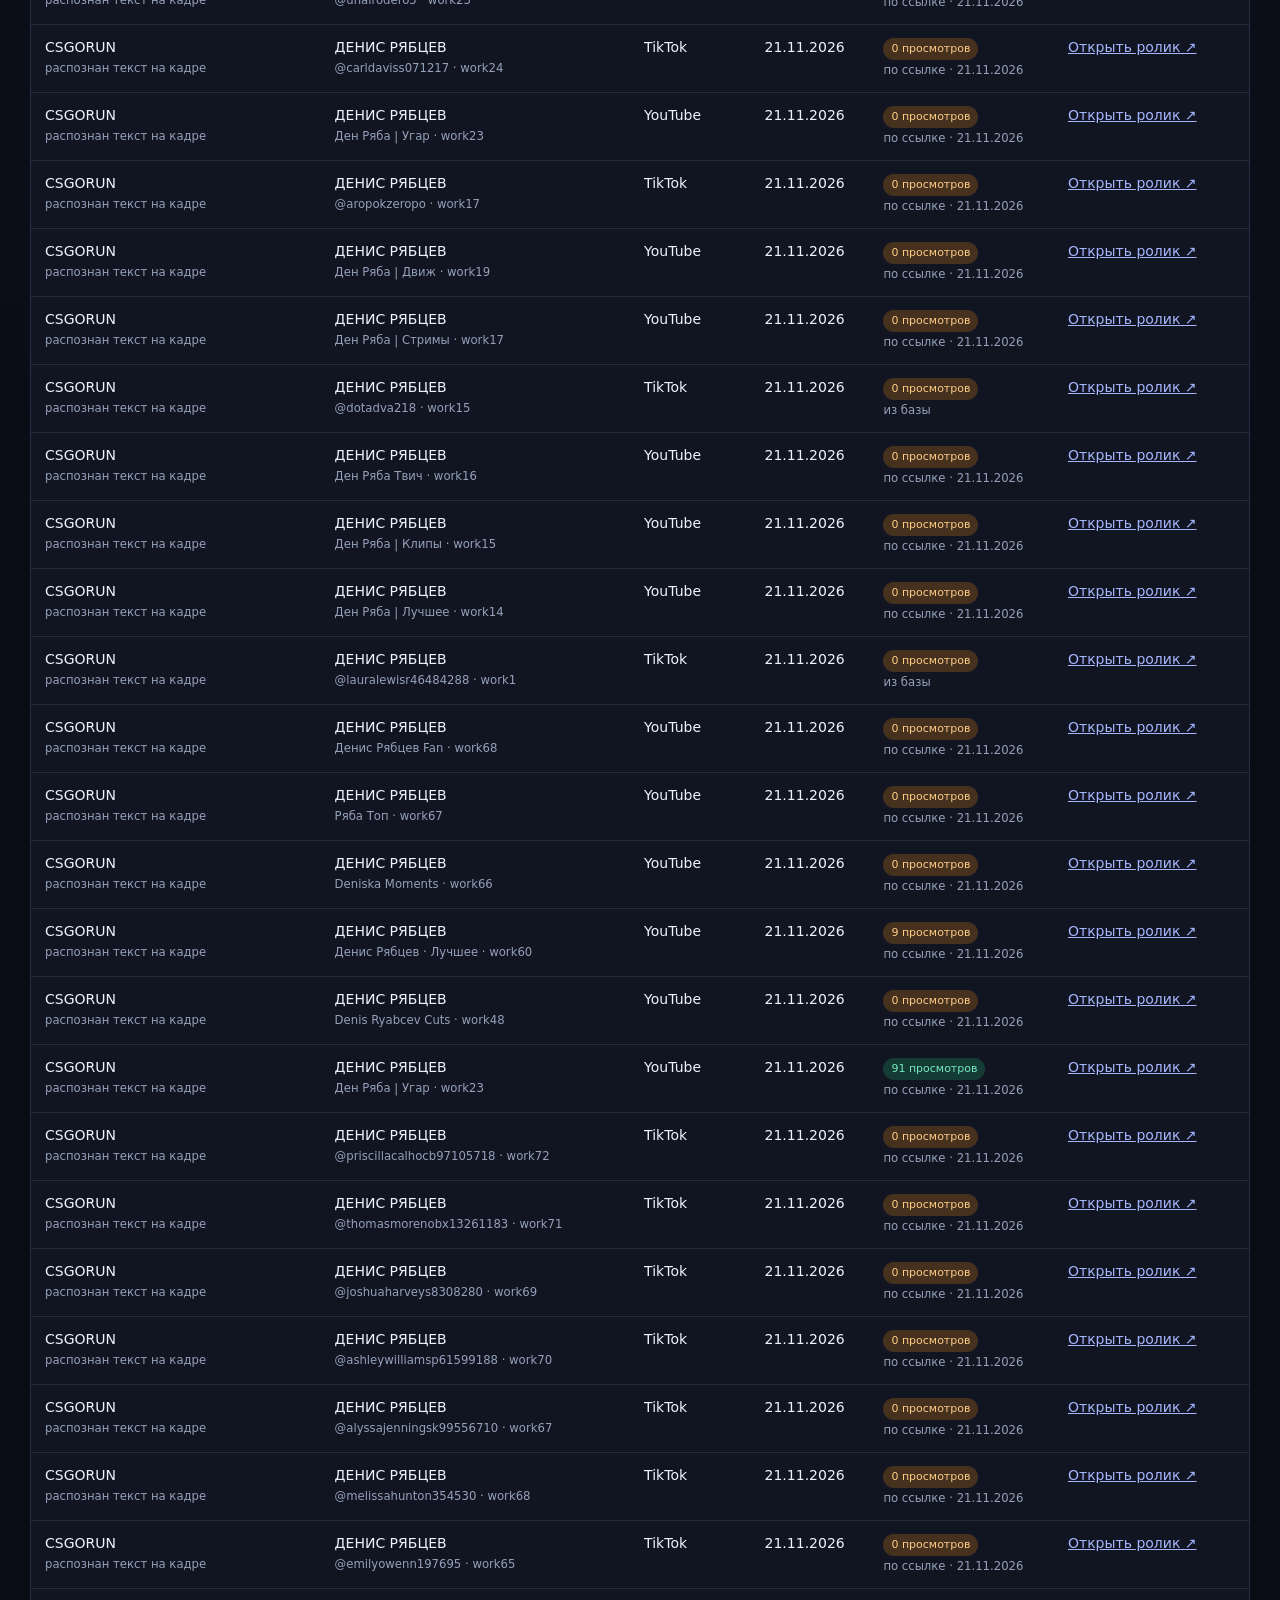
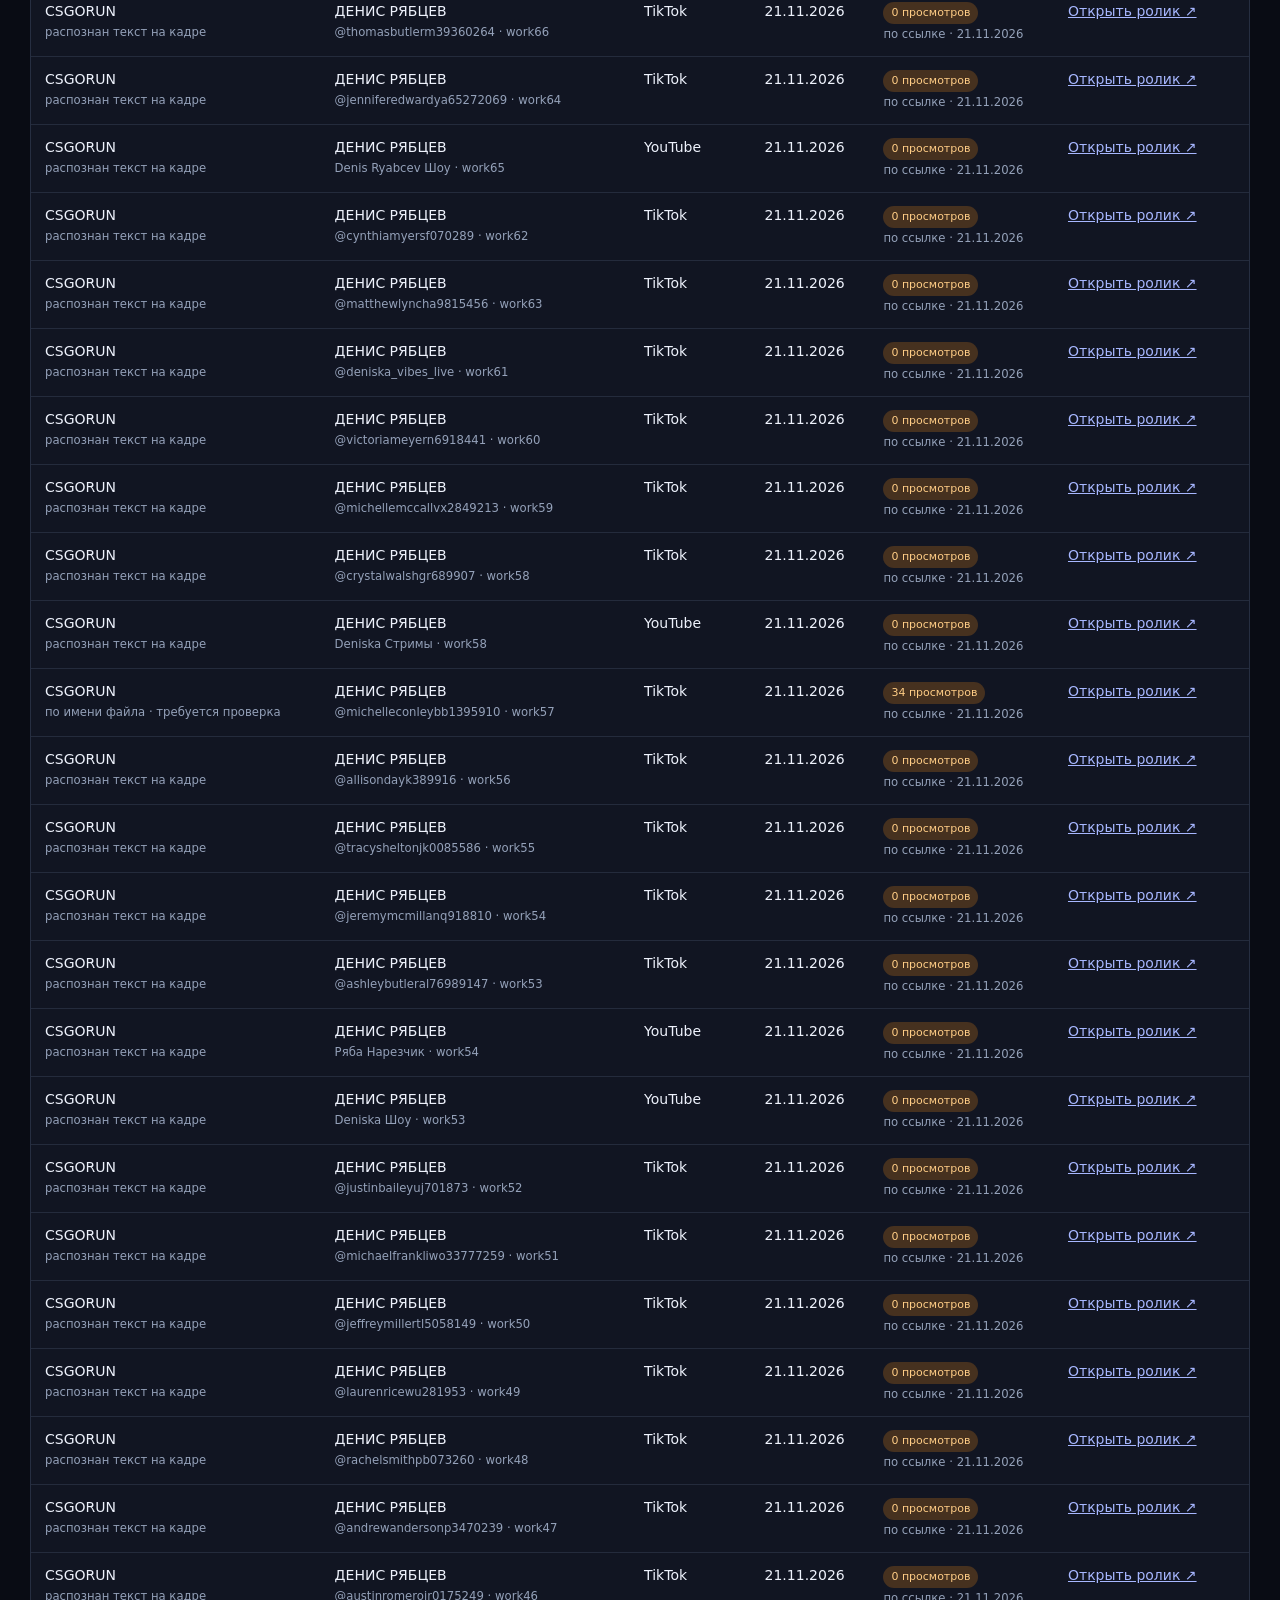
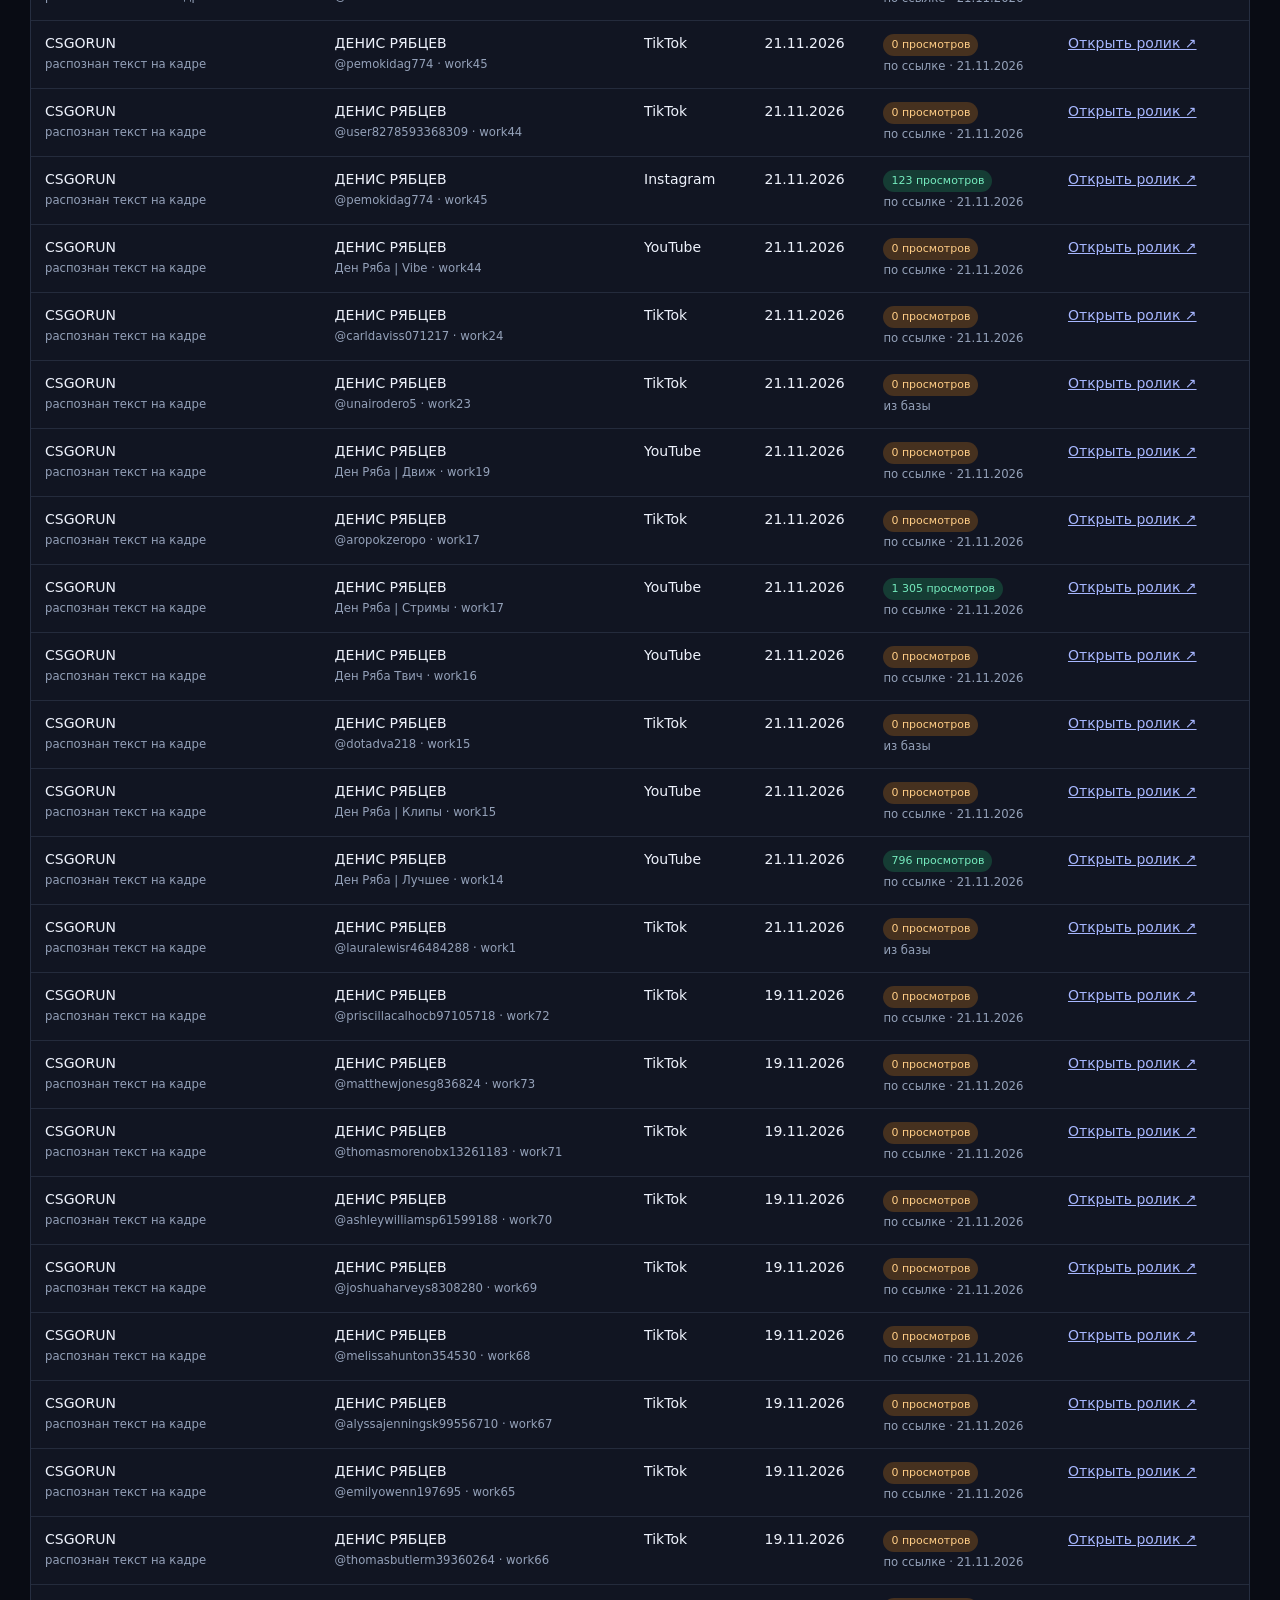
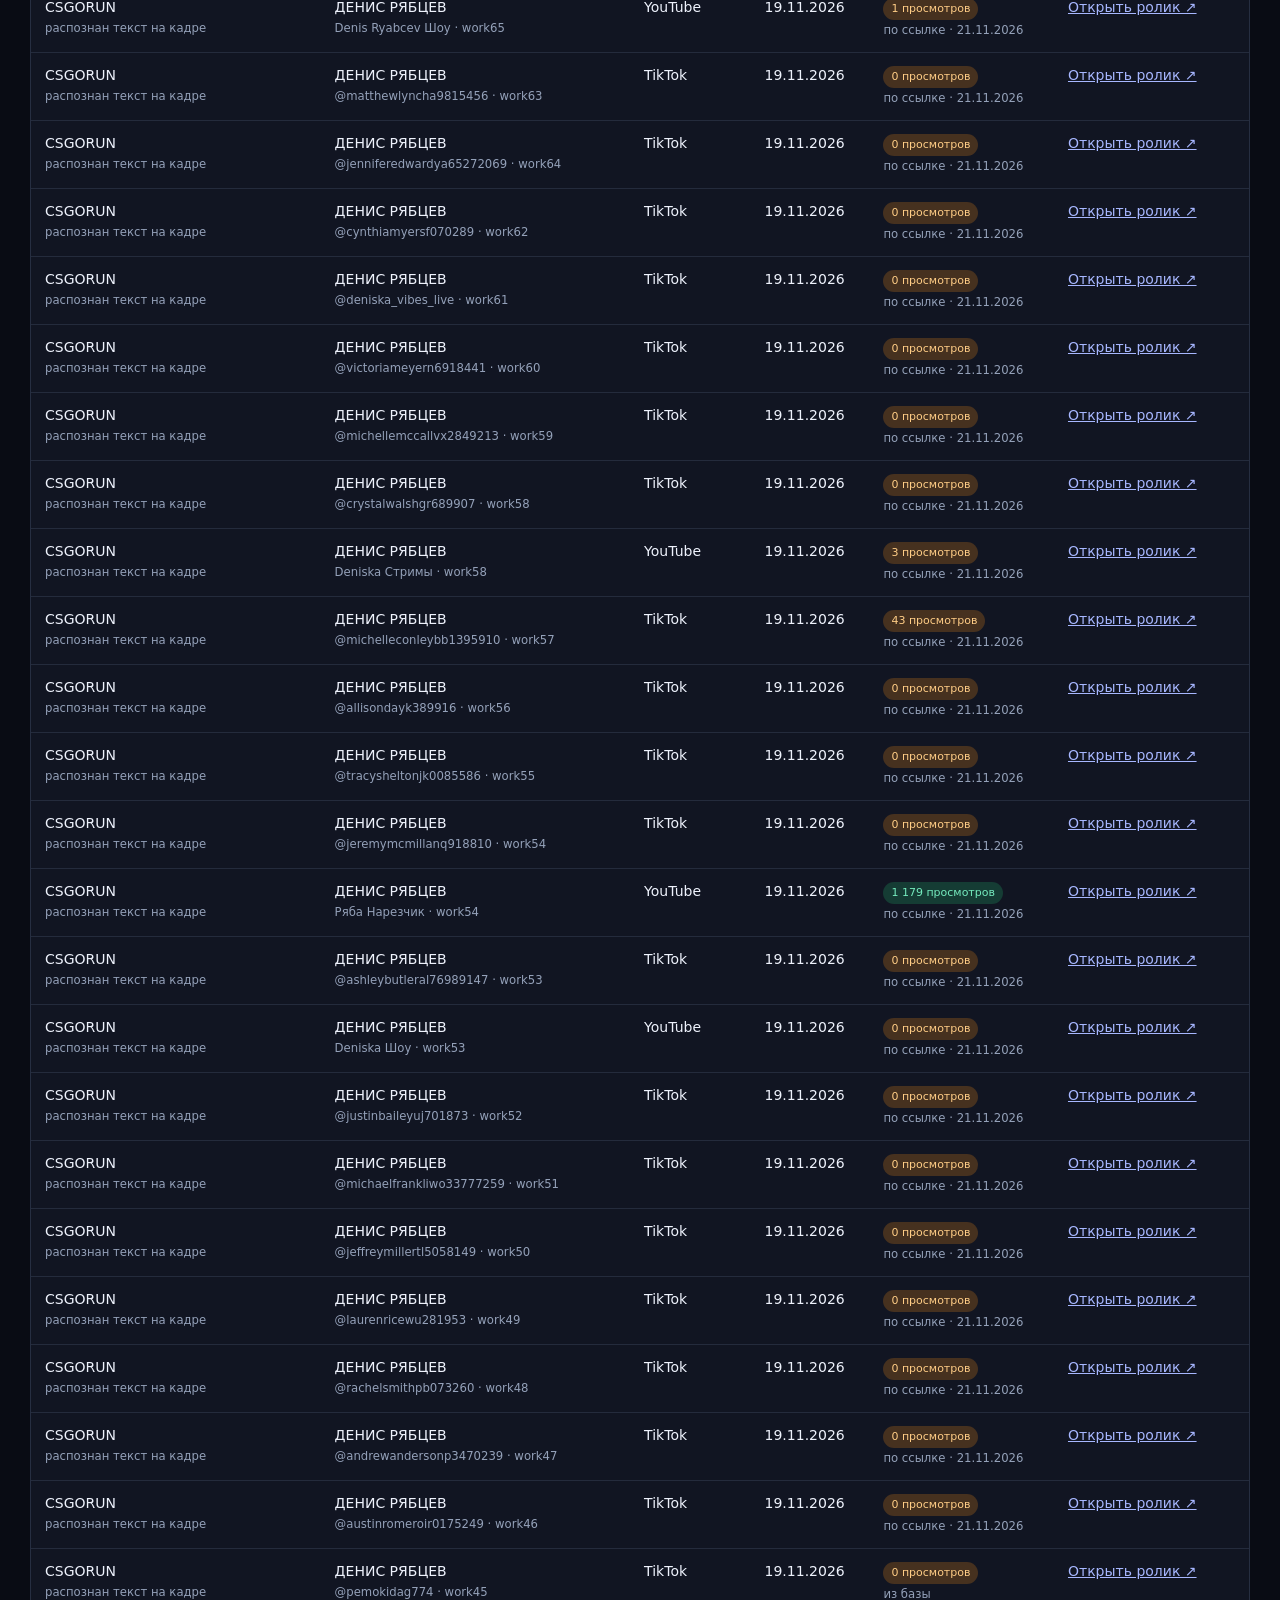
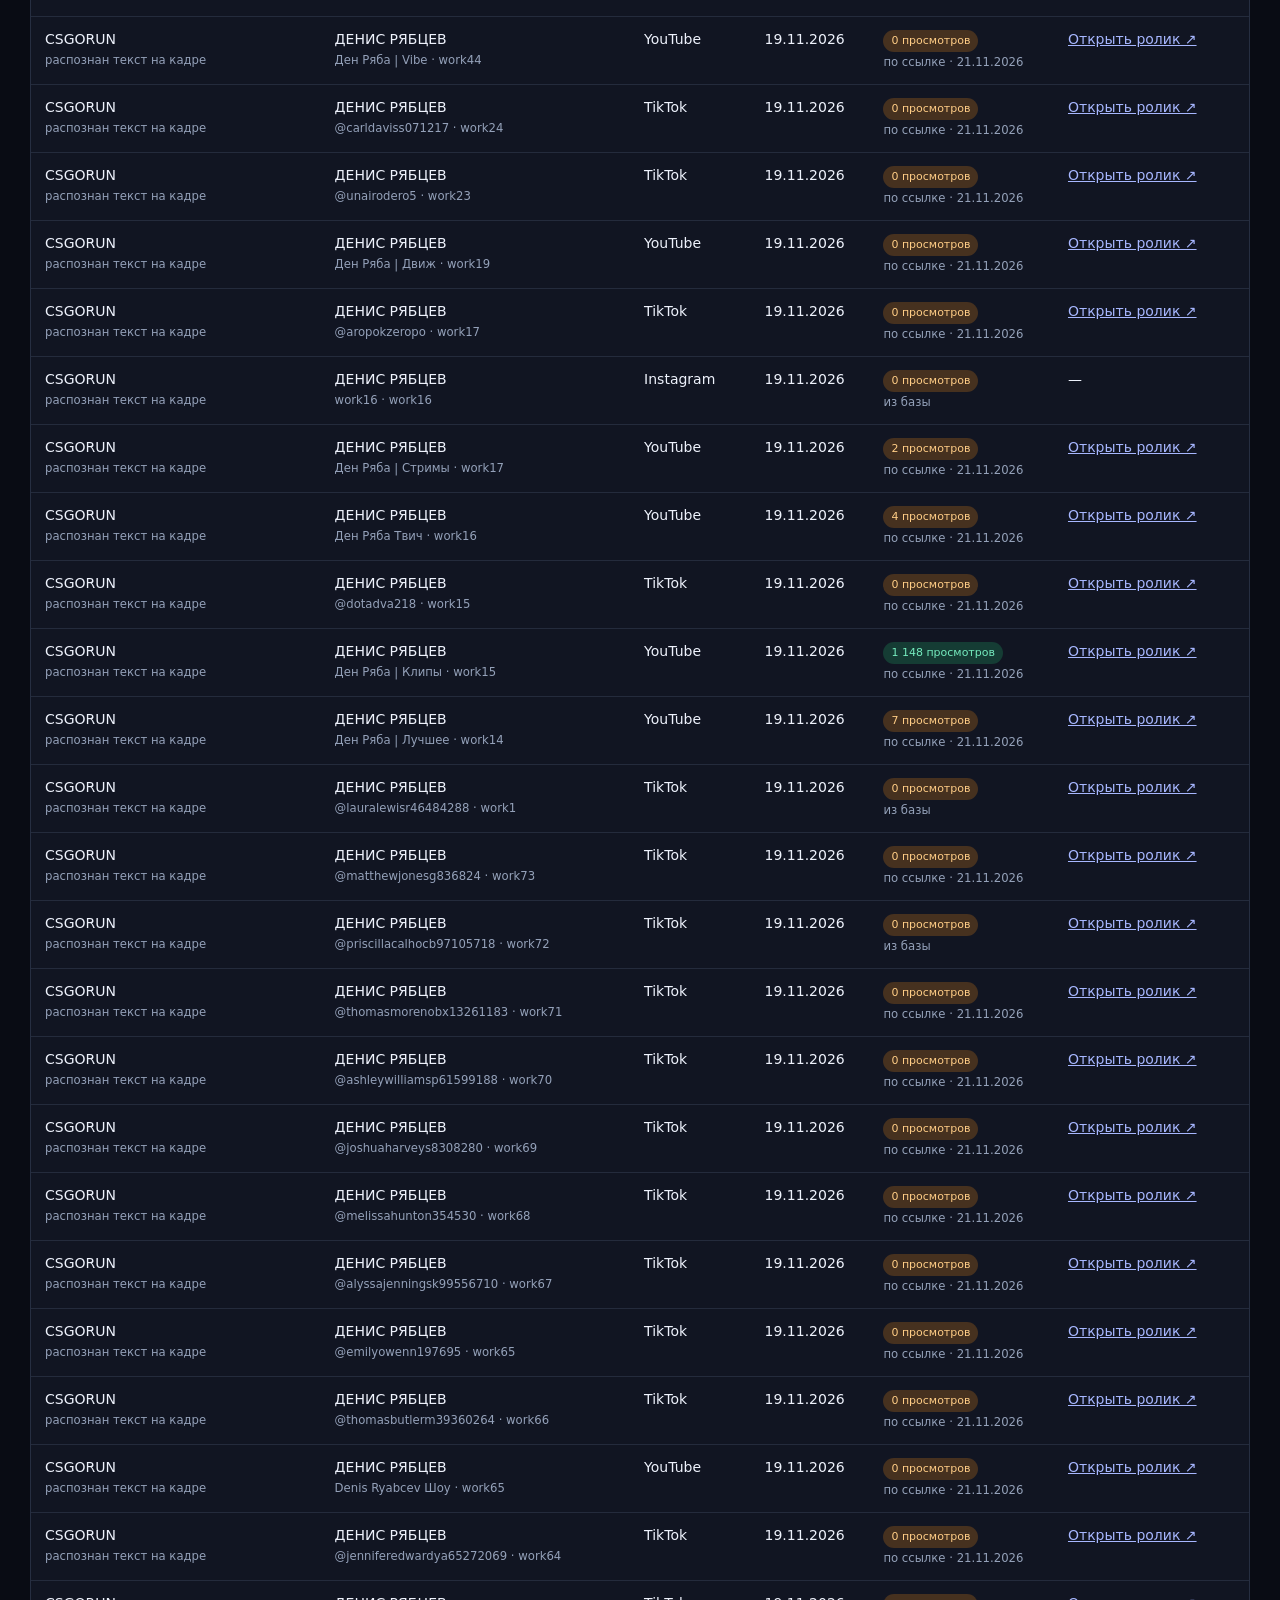
==== commit 34a49545: "Update banner reports" ====
--- a/index.html
+++ b/index.html
@@ -4,7 +4,7 @@
   <meta charset="utf-8">
   <meta name="viewport" content="width=device-width, initial-scale=1">
   <title>Аналитика рекламных баннеров</title>
-  <link rel="stylesheet" href="banner-analytics.css?v=20261121-4">
+  <link rel="stylesheet" href="banner-analytics.css?v=20261121-5">
 </head>
 <body>
   <main class="shell">
@@ -20,14 +20,14 @@
       <label>Поиск <input id="search" placeholder="Клиент или аккаунт"></label>
     </section>
     <section class="metrics" id="metrics"></section>
-    <p class="explanation">Это предварительная оценка по данным базы, а не подтверждённый охват. Часть баннеров определена по имени файла. В существующей системе некоторые записи YouTube могут содержать показатели предыдущего ролика; ссылки и просмотры требуют проверки. Значение 0 может означать как ноль, так и отсутствие данных.</p>
-    <p class="explanation local-only">Пока панель работает, программа периодически ищет известные плашки в доступных видео и раз в шесть часов проверяет просмотры по доступным ссылкам. Площадка может не вернуть счётчик; распознавание новых названий можно дополнить вручную.</p>
+    <p class="explanation">Сумма включает только доступные счётчики, полученные по ссылкам на конкретные ролики. Если счётчик недоступен, показано «Нет проверенных данных». Старые привязки роликов к баннерам и определения по имени файла могут требовать ручной проверки.</p>
+    <p class="explanation local-only">Новые копии сохраняют связь с исходным видео. Программа распознаёт известные плашки CSGORUN и RubUP; спорные случаи можно указать вручную. Просмотры обновляются по доступным ссылкам, пока панель работает.</p>
     <section><div class="section-head"><div><span class="eyebrow">ОБЗОР</span><h2>Баннеры</h2></div></div><div class="banner-cards" id="cards"></div></section>
     <section><div class="section-head"><div><span class="eyebrow">ДЕТАЛИ</span><h2>Аккаунты</h2></div><span class="muted">Низкие просмотры: от 1 до 50</span></div><div id="accounts"></div></section>
-    <section><div class="section-head"><div><span class="eyebrow">ИСТОРИЯ</span><h2>Публикации</h2></div><select id="view-filter" aria-label="Фильтр просмотров"><option value="all">Все публикации</option><option value="low">Мало просмотров</option><option value="unknown">Нет данных или 0</option></select></div><div id="publications"></div></section>
+    <section><div class="section-head"><div><span class="eyebrow">ИСТОРИЯ</span><h2>Публикации</h2></div><select id="view-filter" aria-label="Фильтр просмотров"><option value="all">Все публикации</option><option value="low">Мало просмотров</option><option value="unknown">Нет данных</option></select></div><div id="publications"></div></section>
     <section class="local-only"><div class="section-head"><div><span class="eyebrow">ПРОВЕРКА</span><h2>Неопределённые публикации</h2><p>Можно вручную указать баннер. Показаны последние 500 записей с именем файла.</p></div><button class="button ghost" id="toggle-unassigned">Показать</button></div><div id="unassigned" hidden></div></section>
     <footer>Статистика по рекламным плашкам · Не является измерением уникальных зрителей</footer>
   </main>
-  <script src="banner-analytics.js?v=20261121-4"></script>
+  <script src="banner-analytics.js?v=20261121-5"></script>
 </body>
 </html>
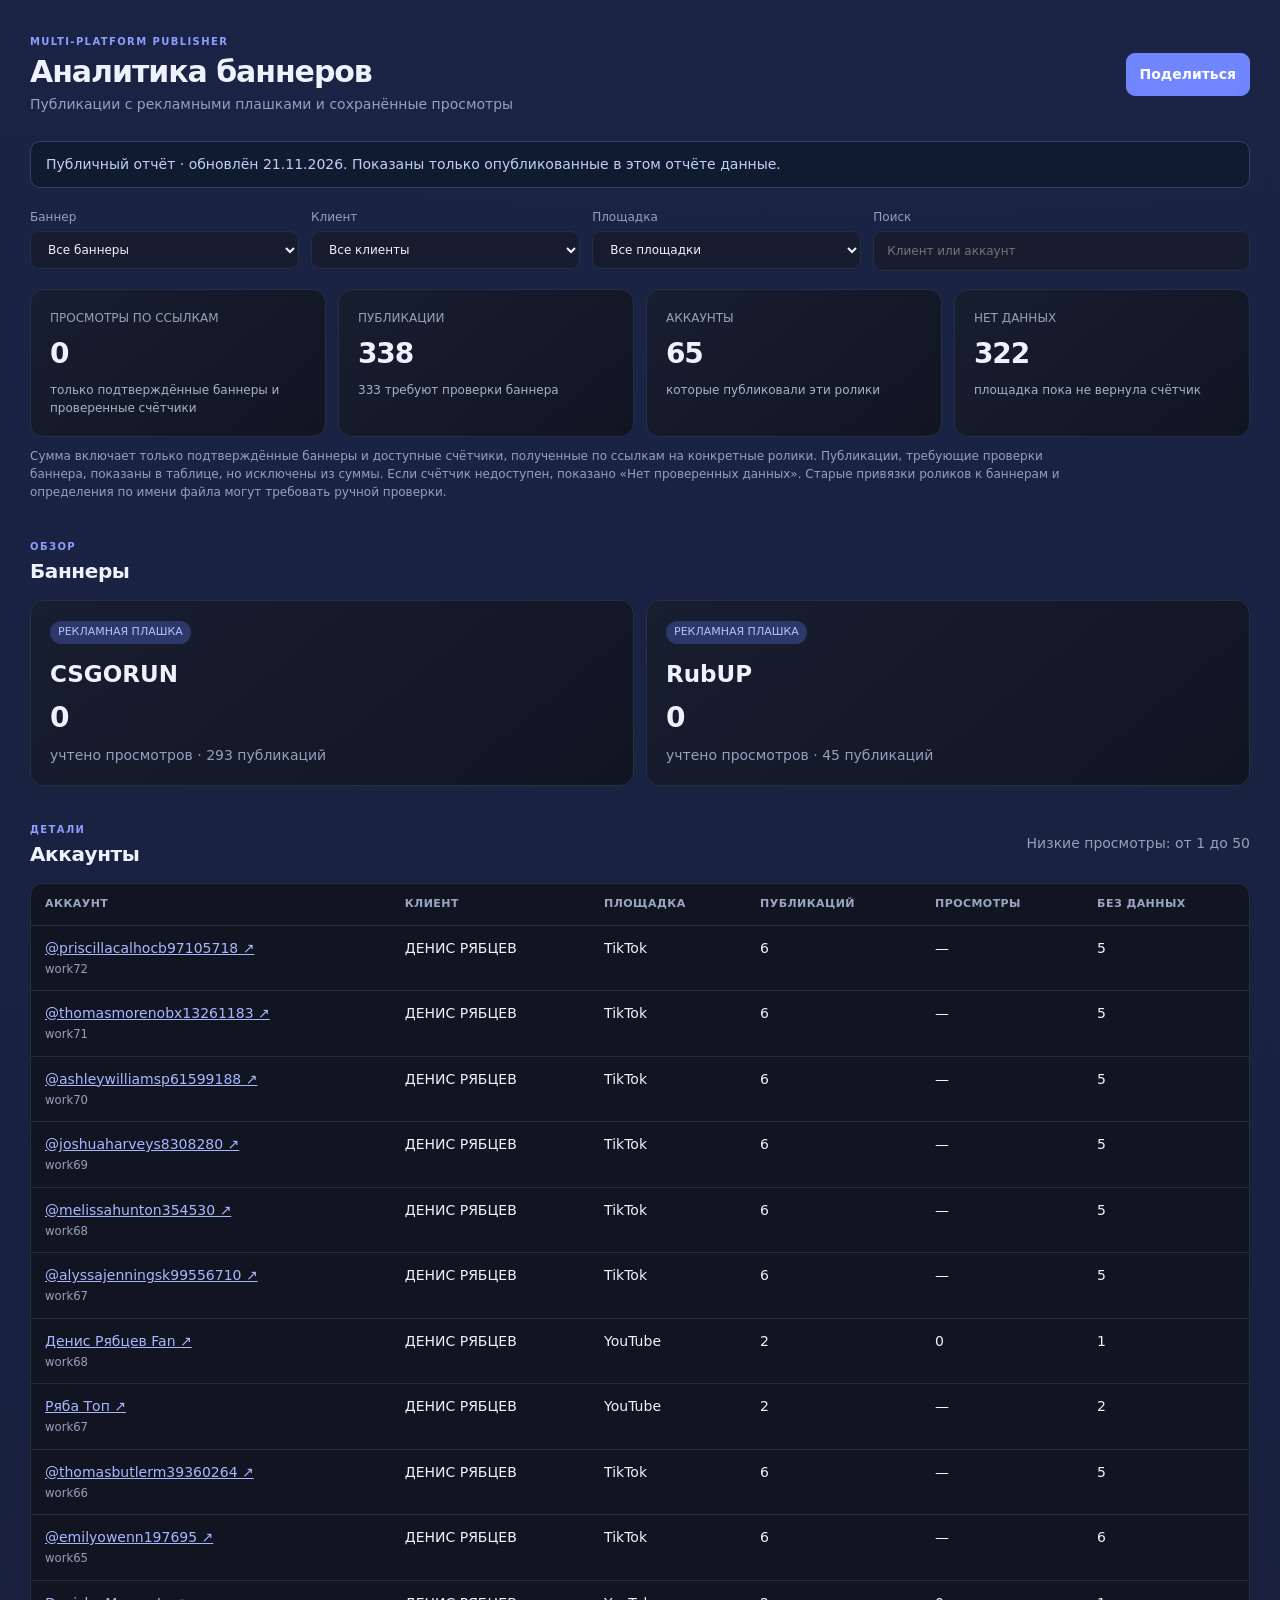
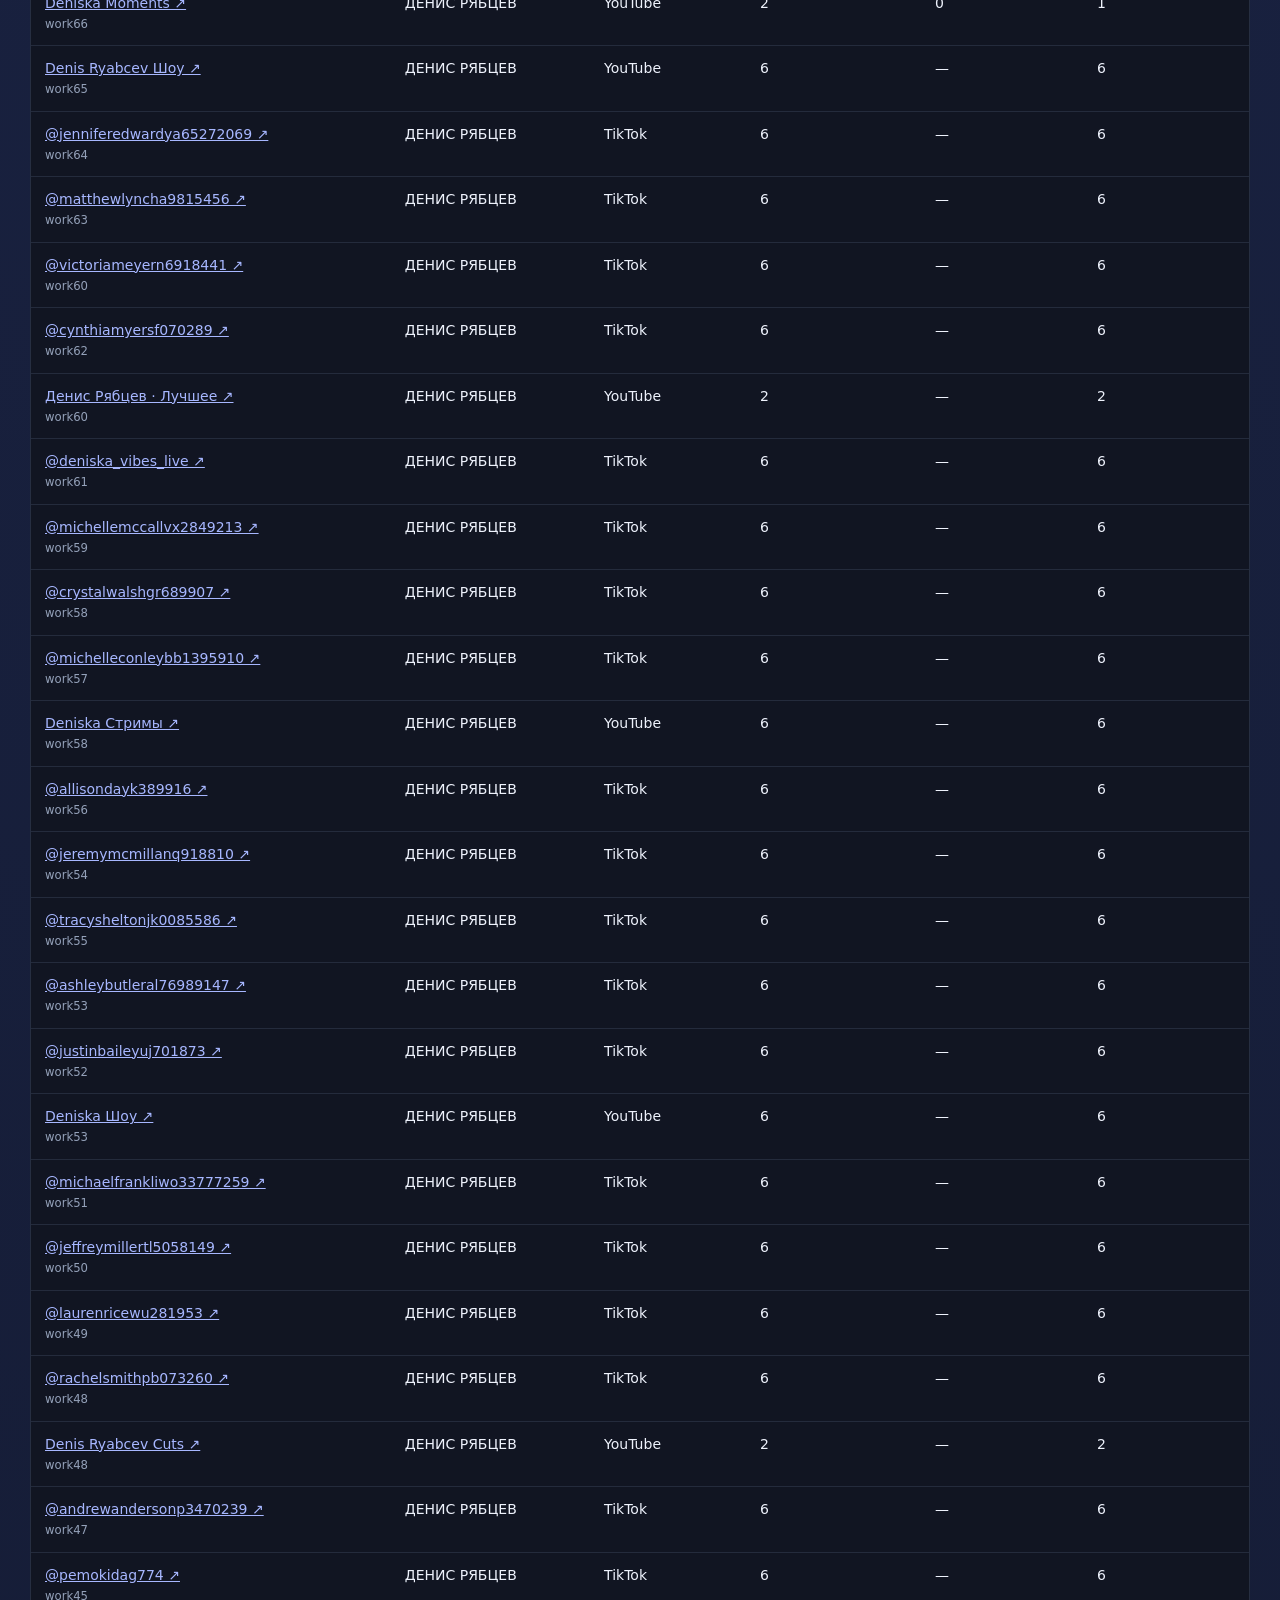
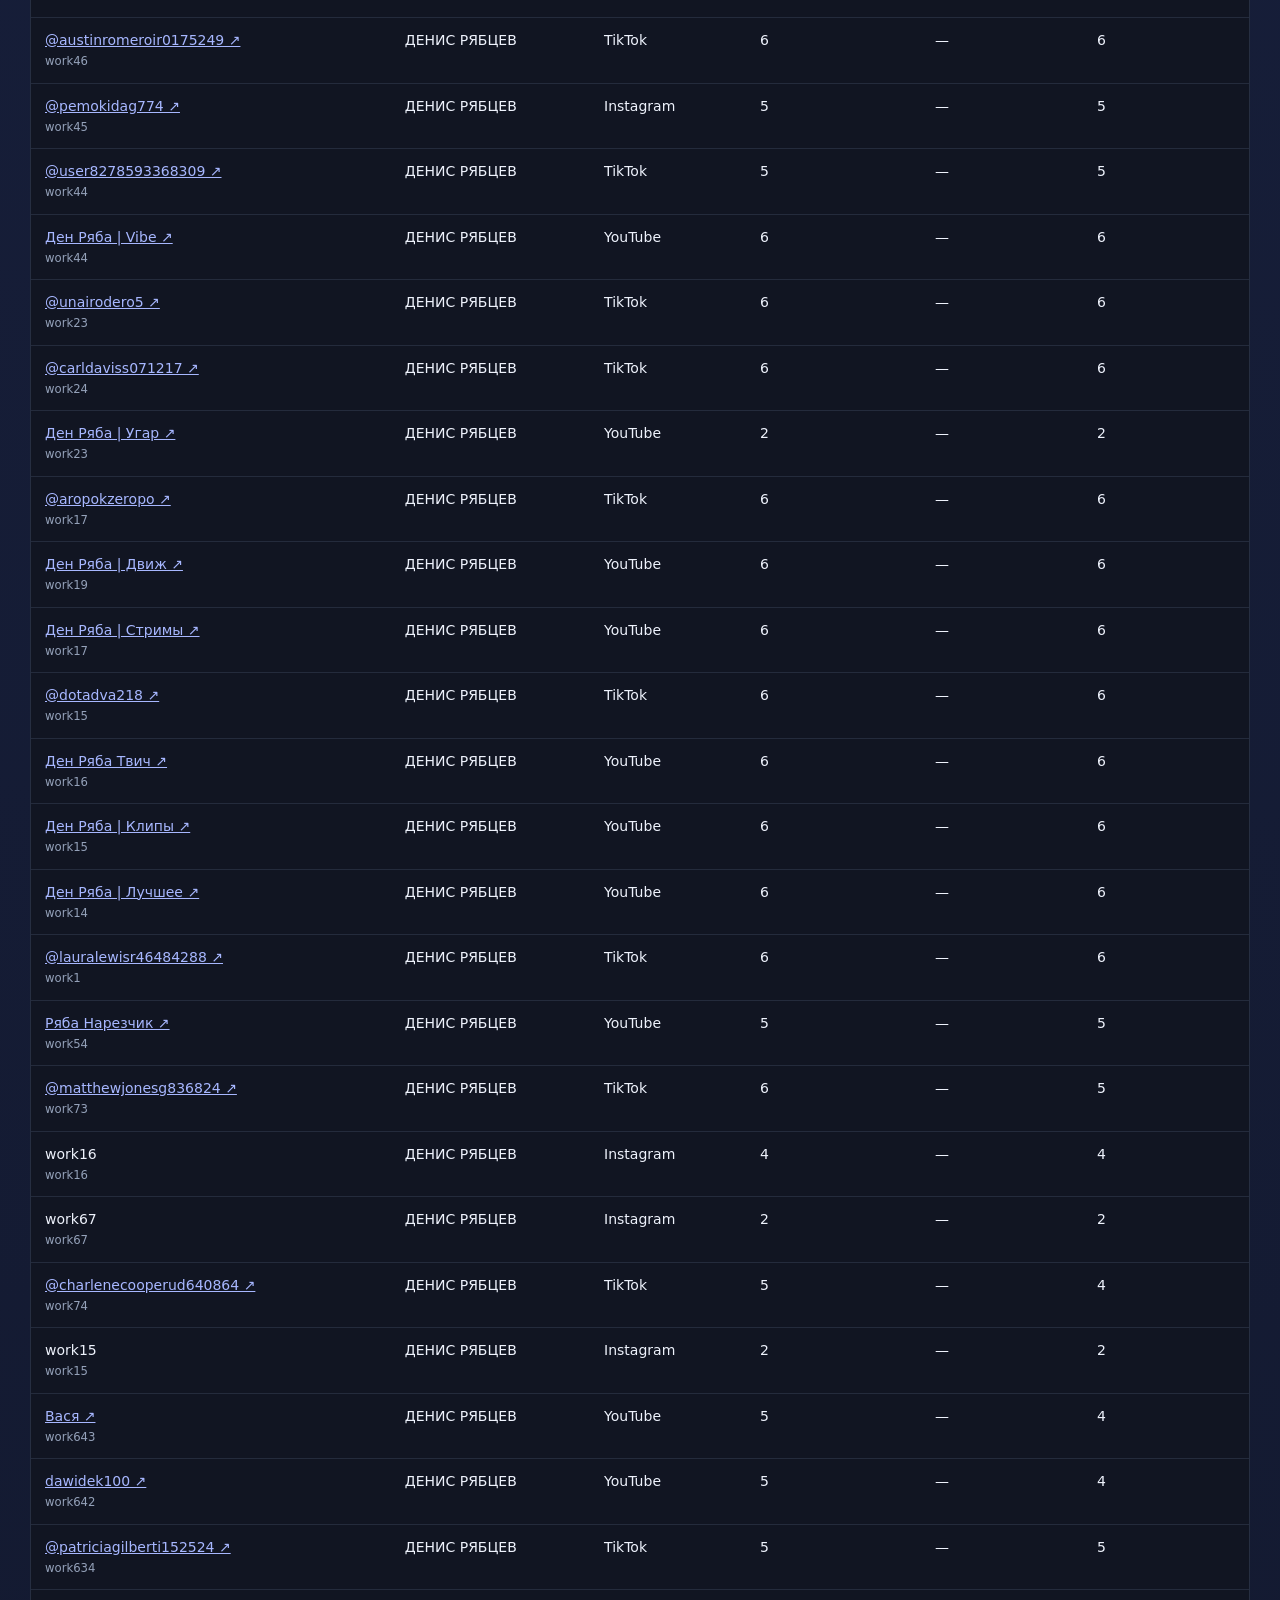
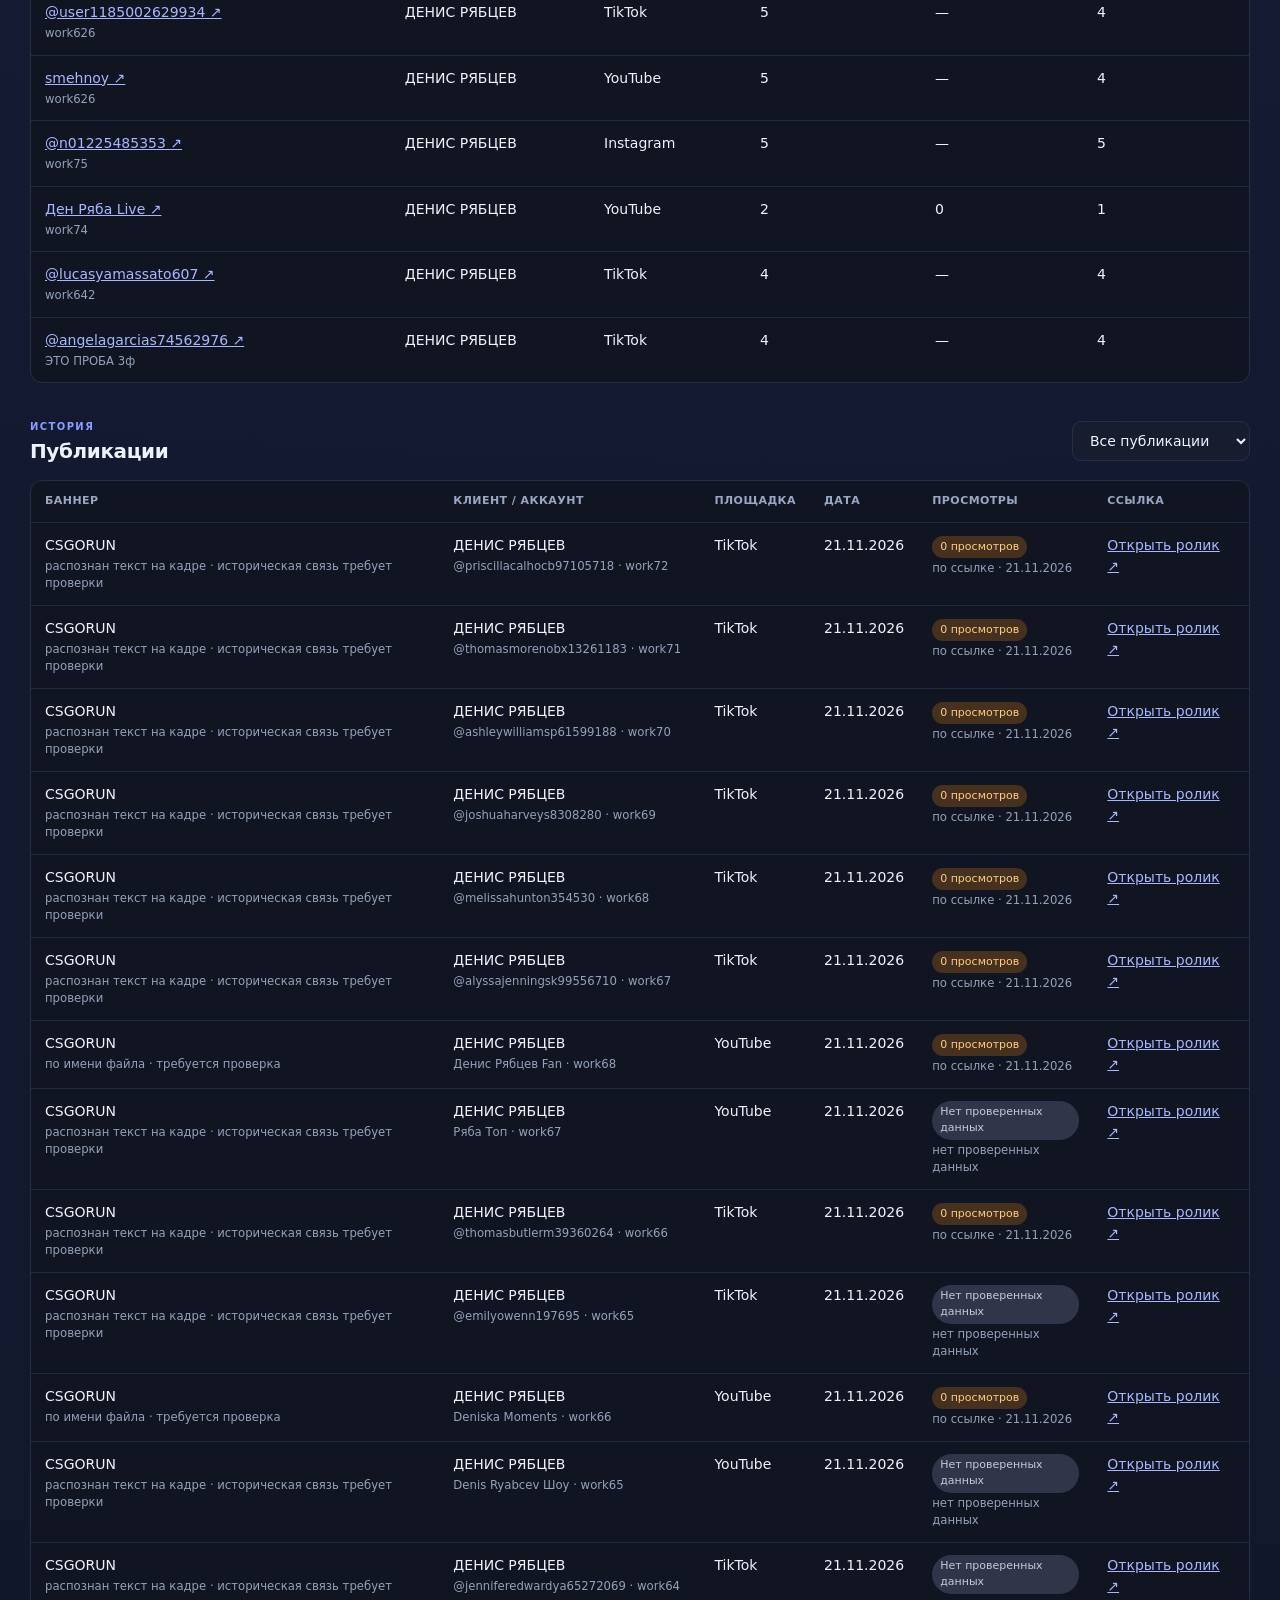
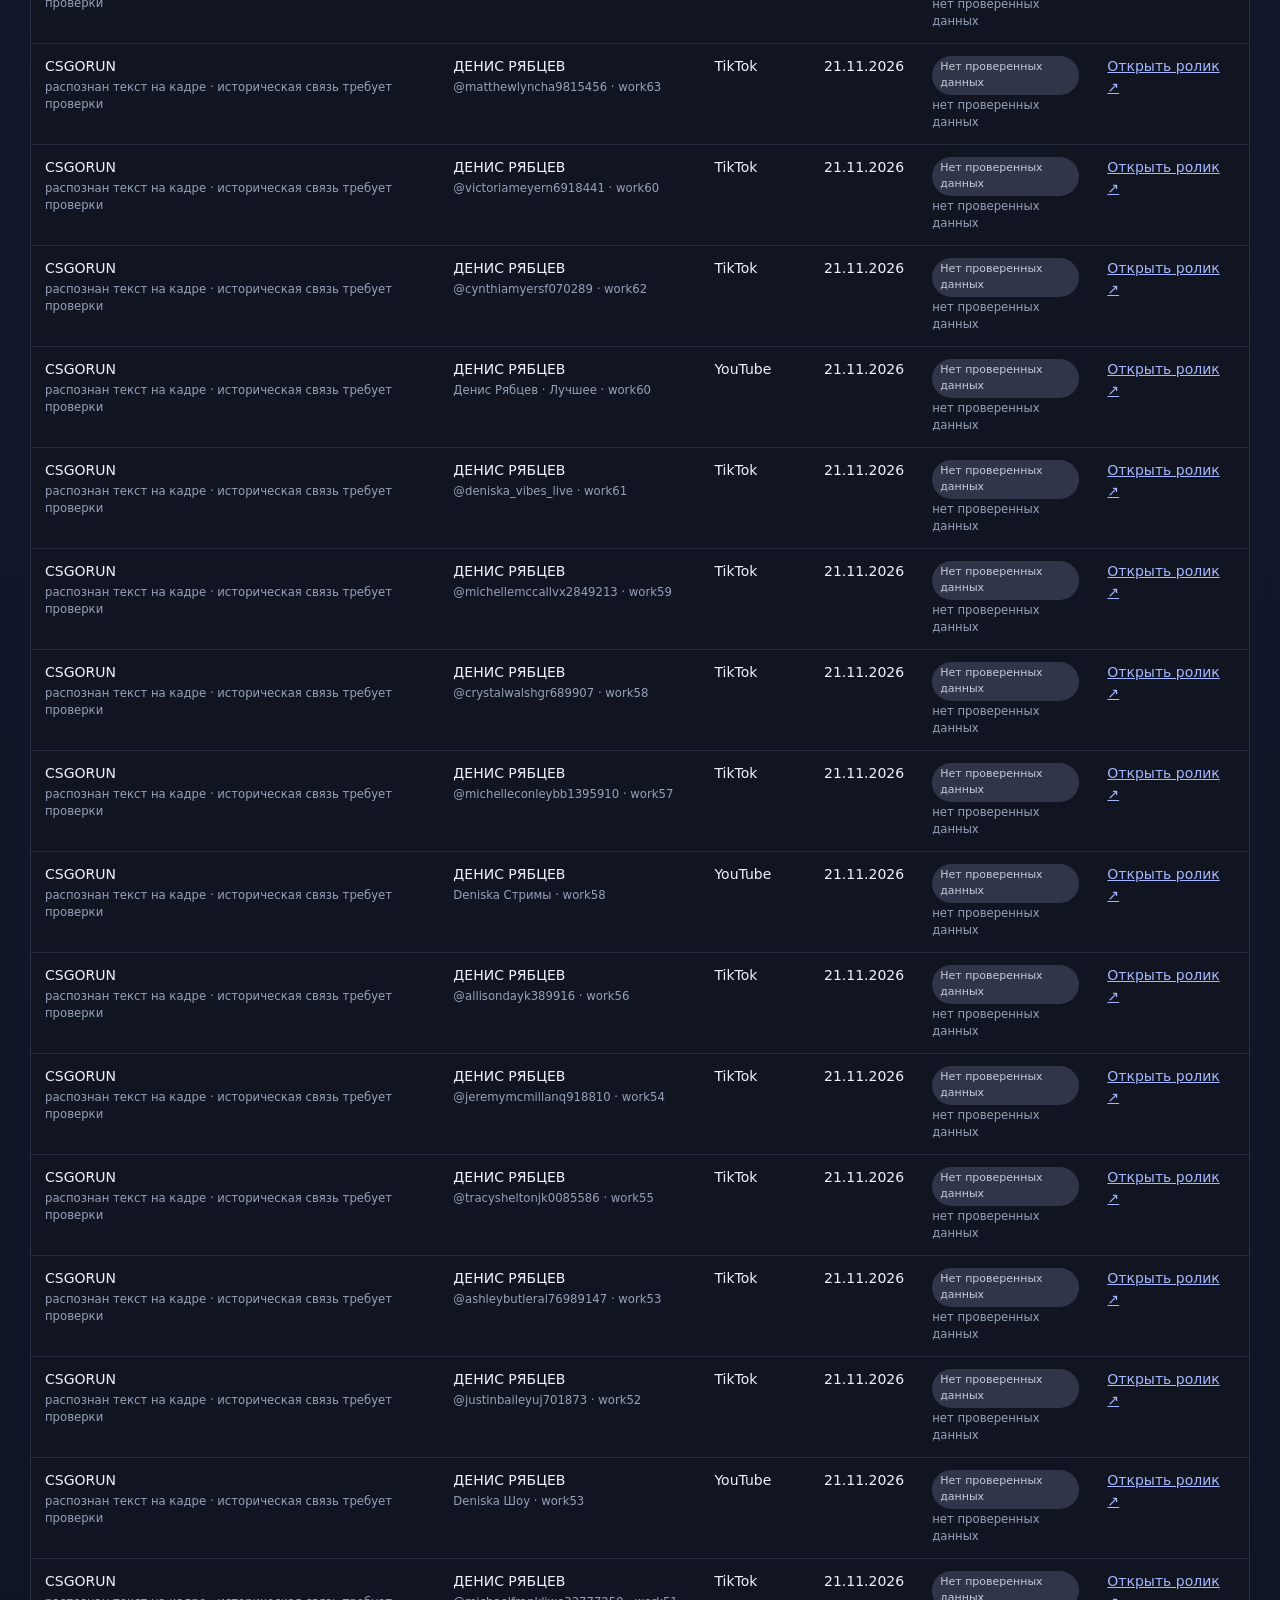
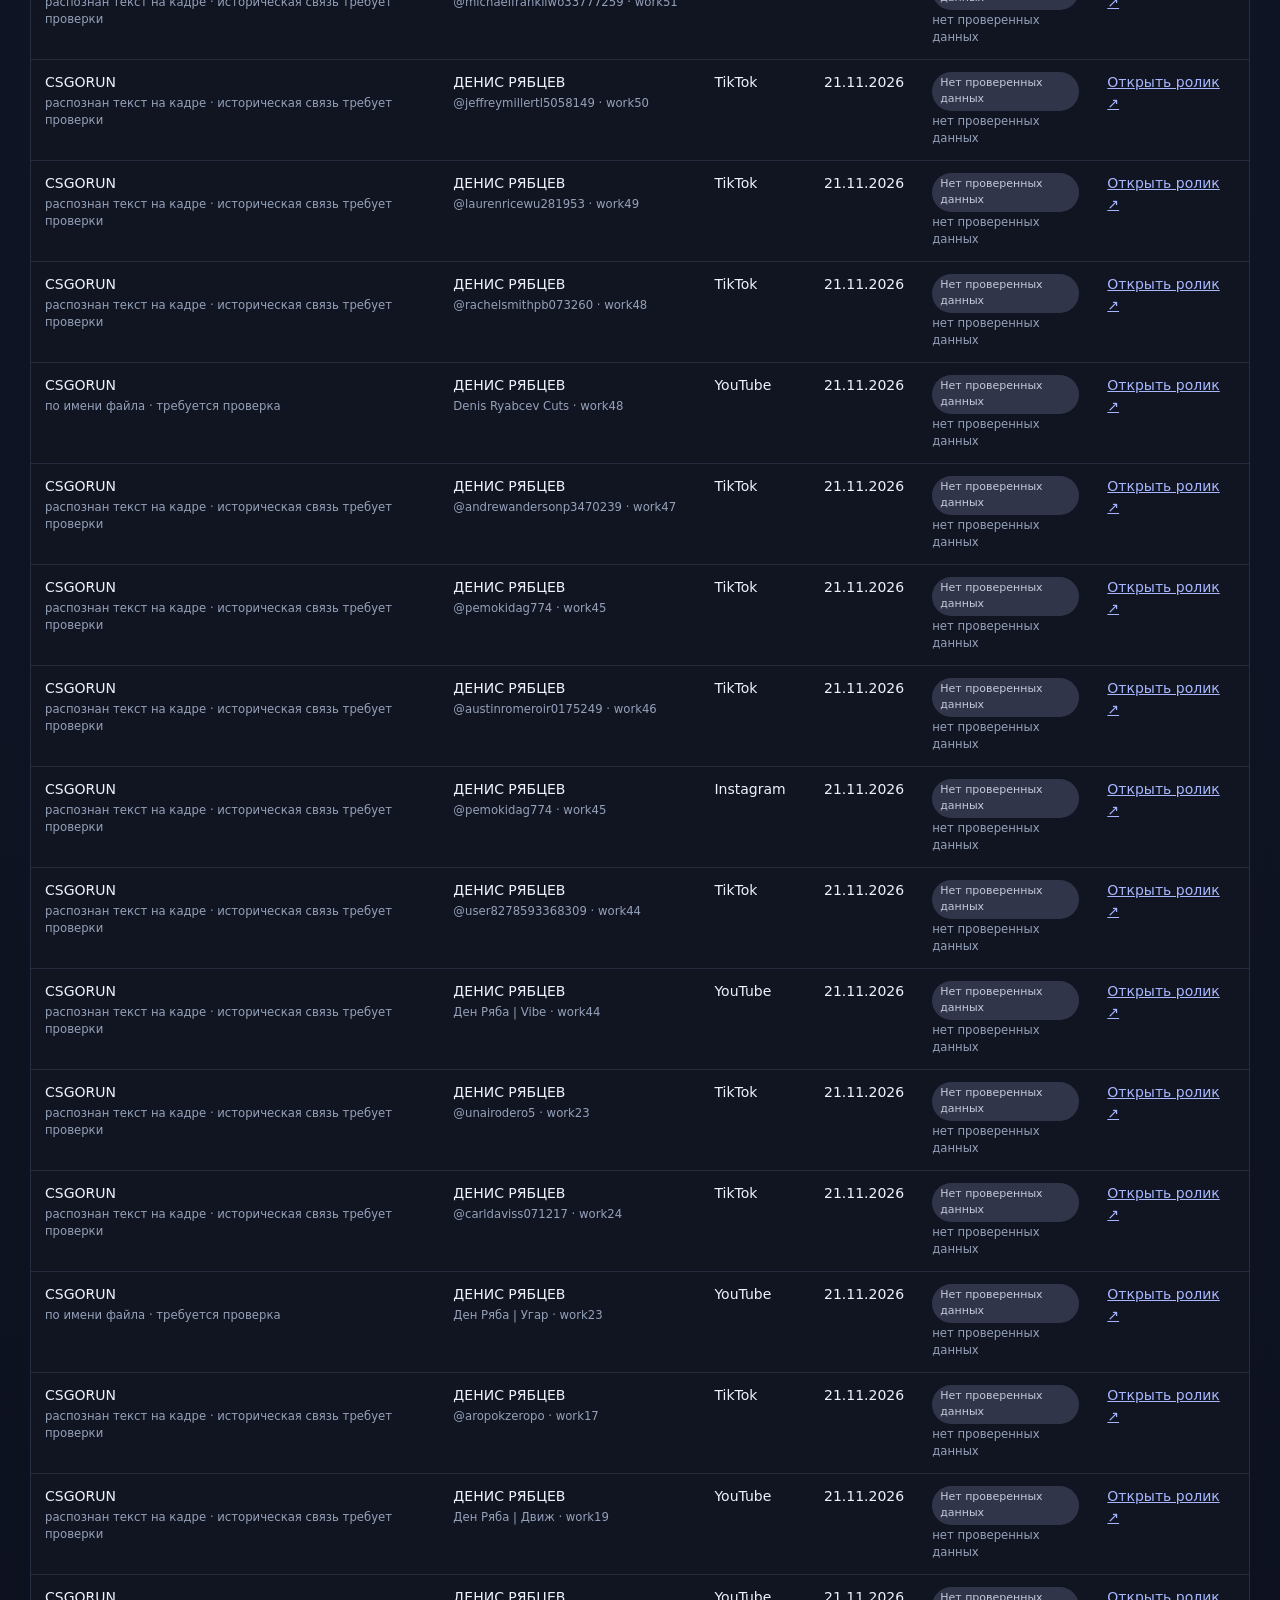
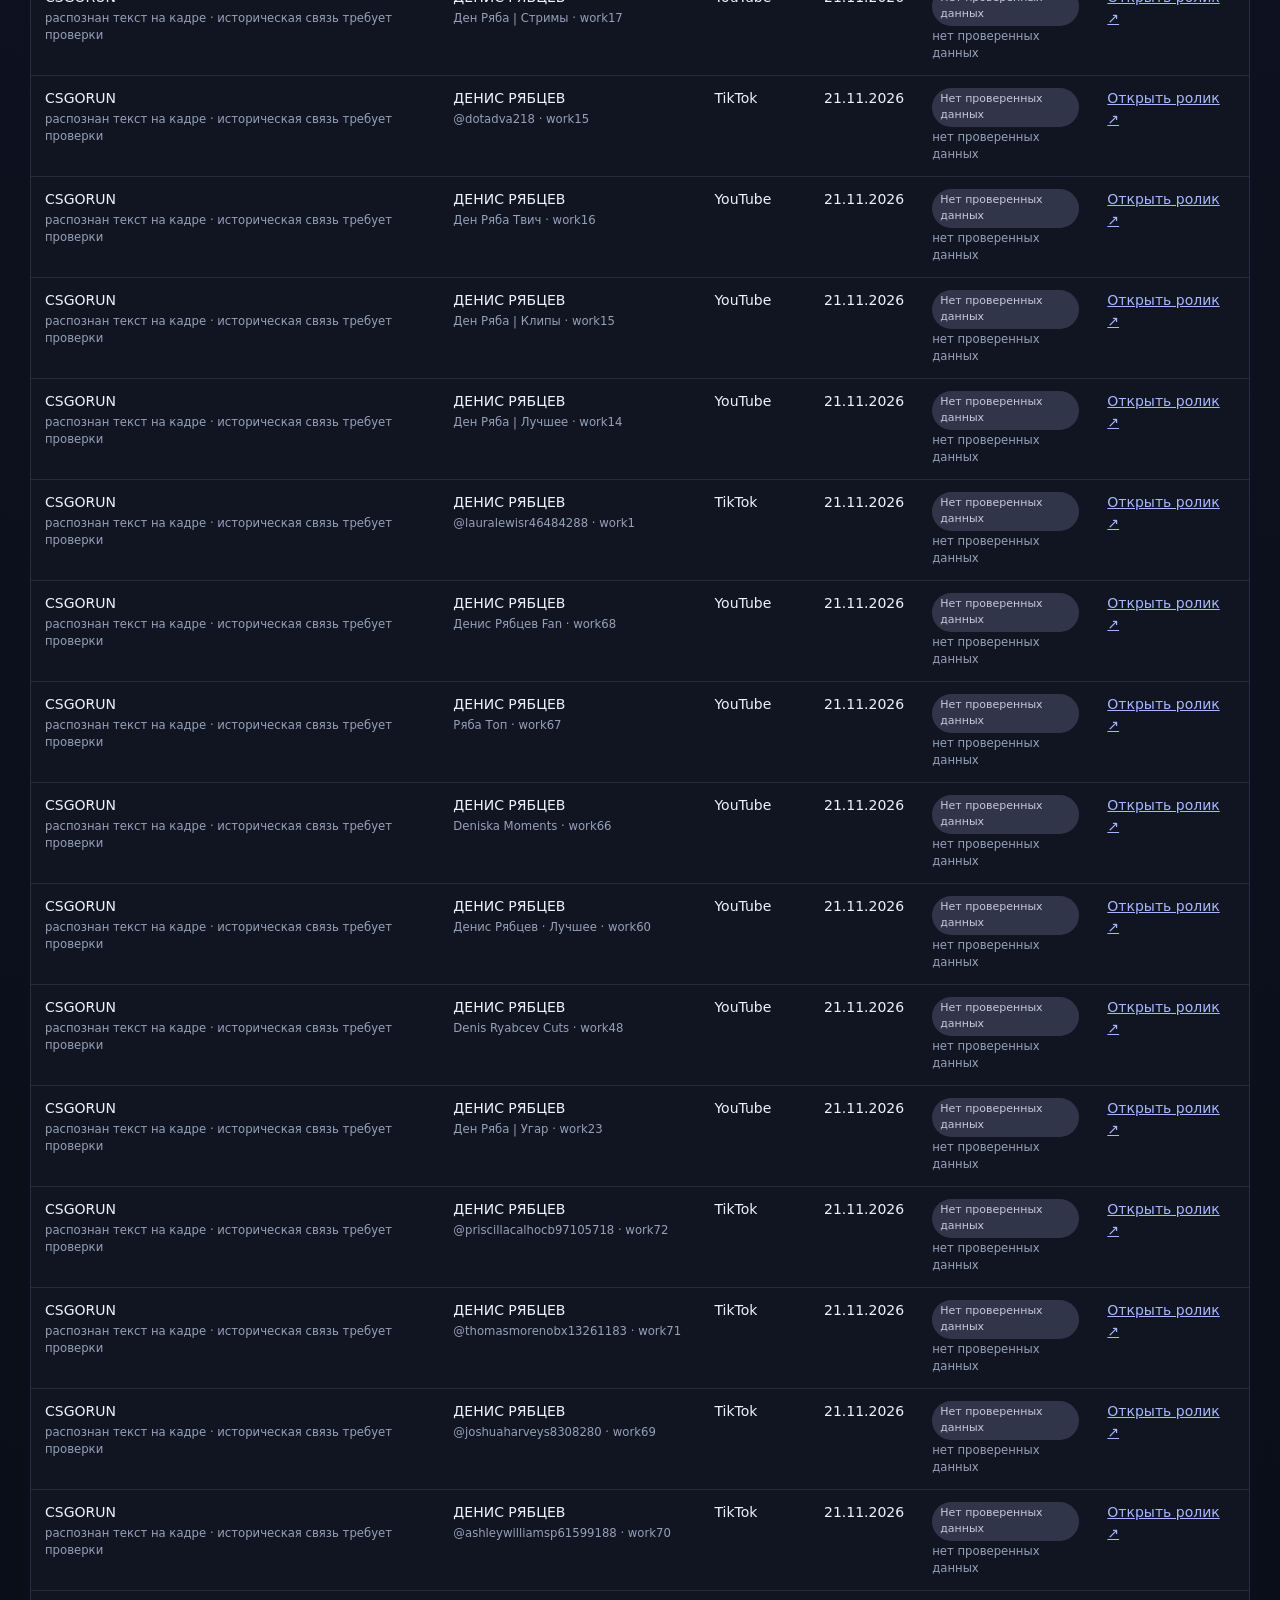
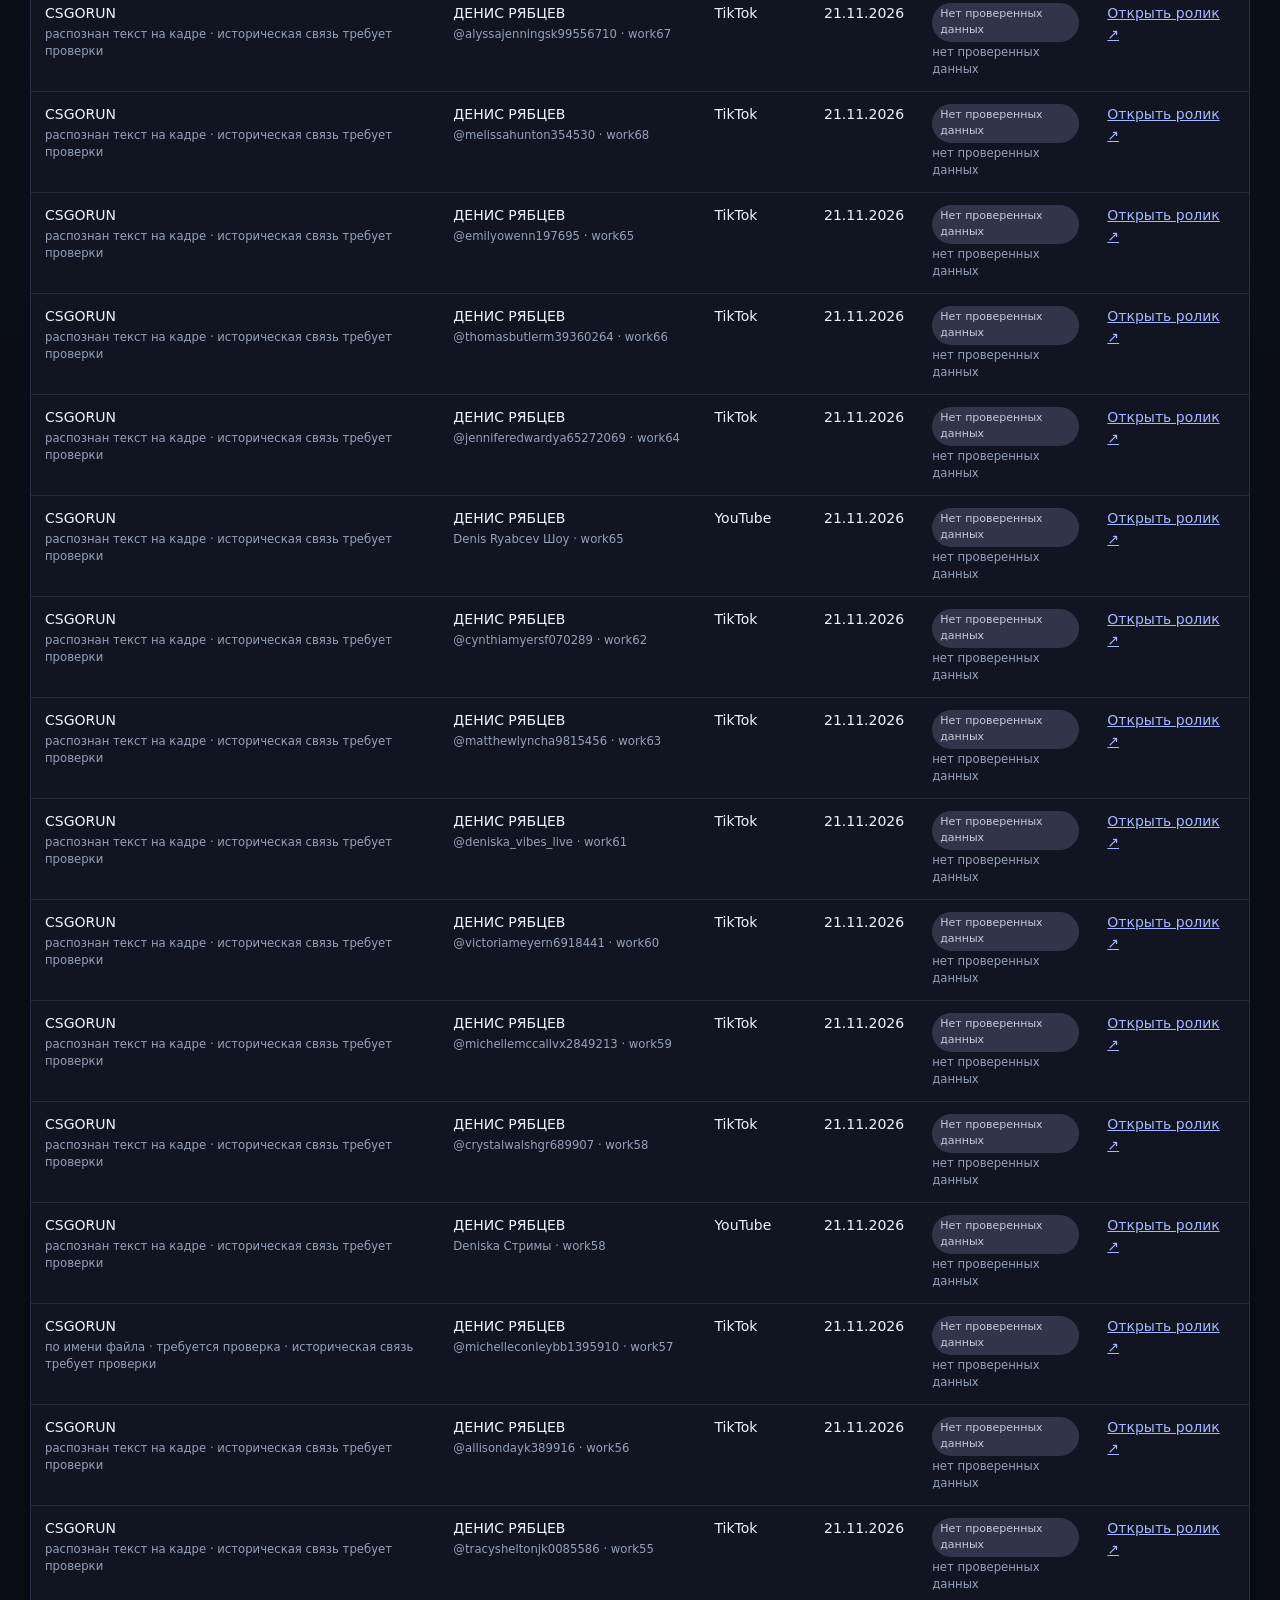
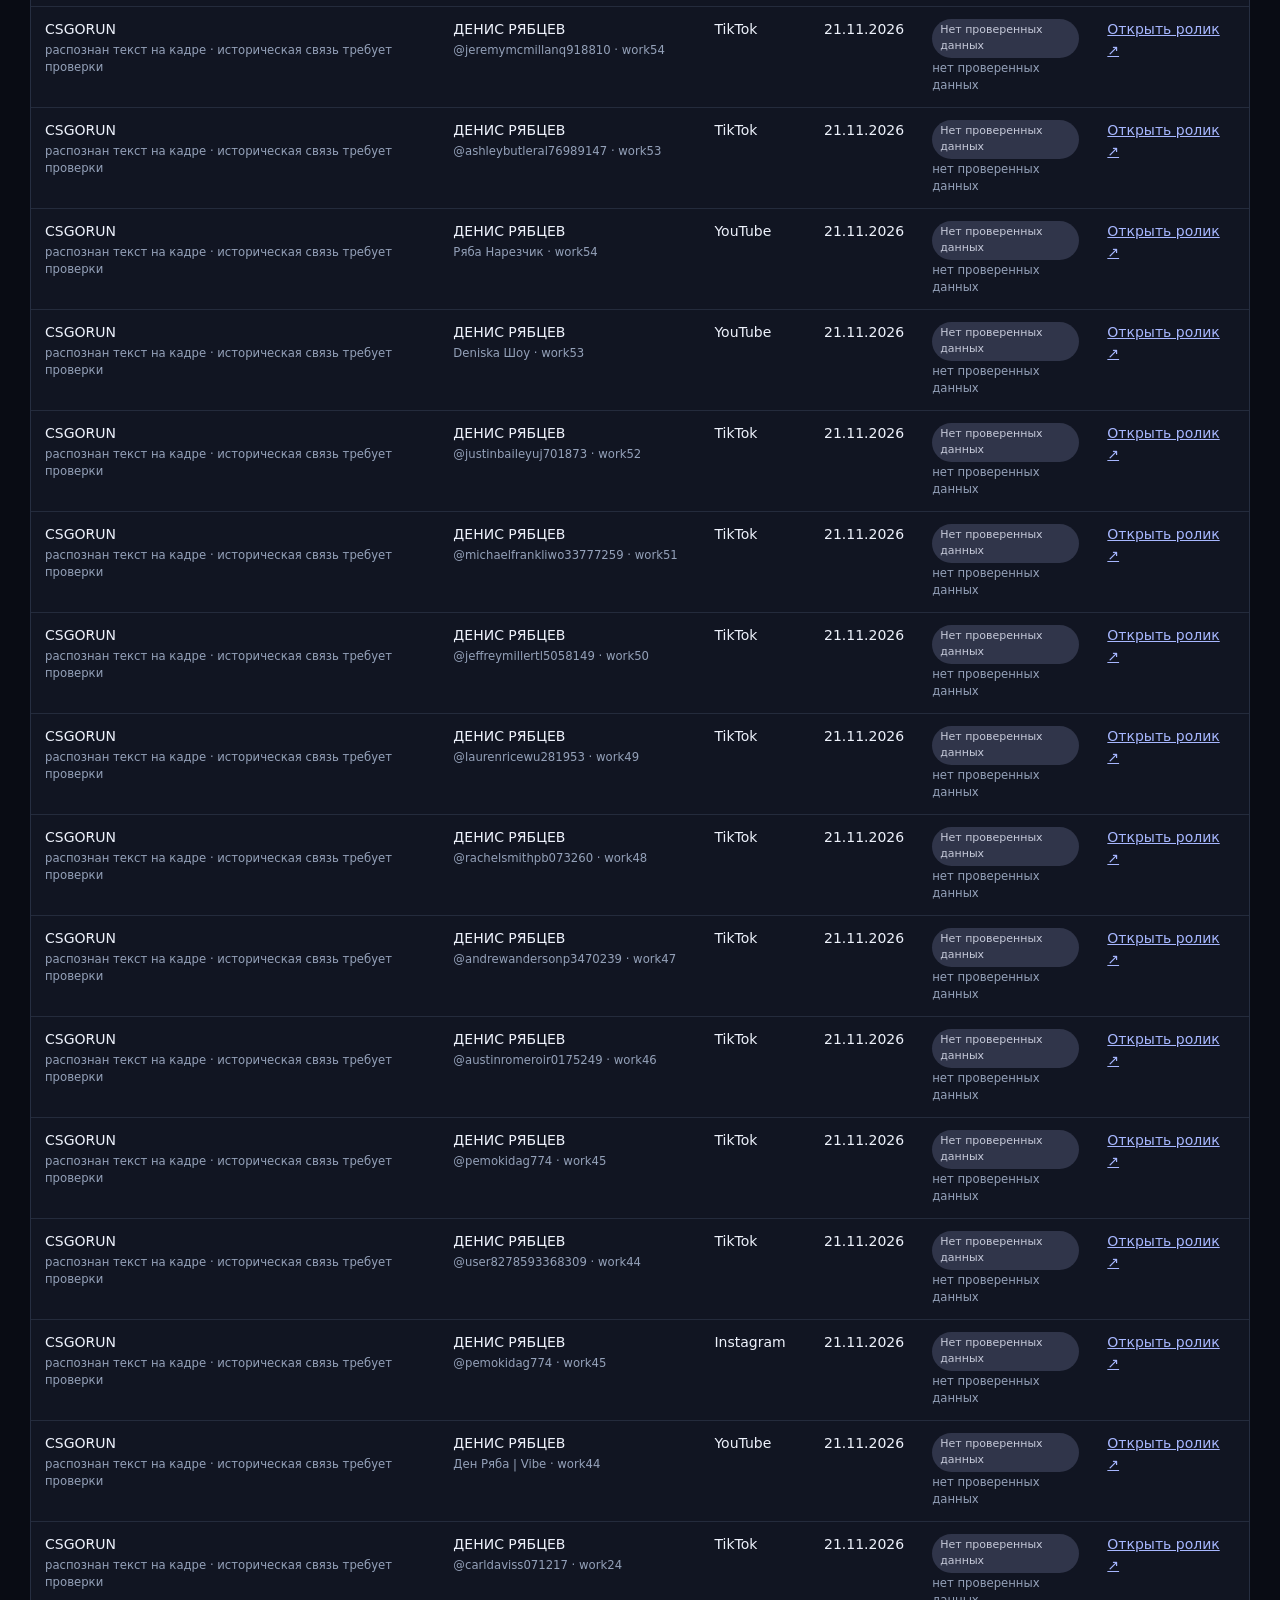
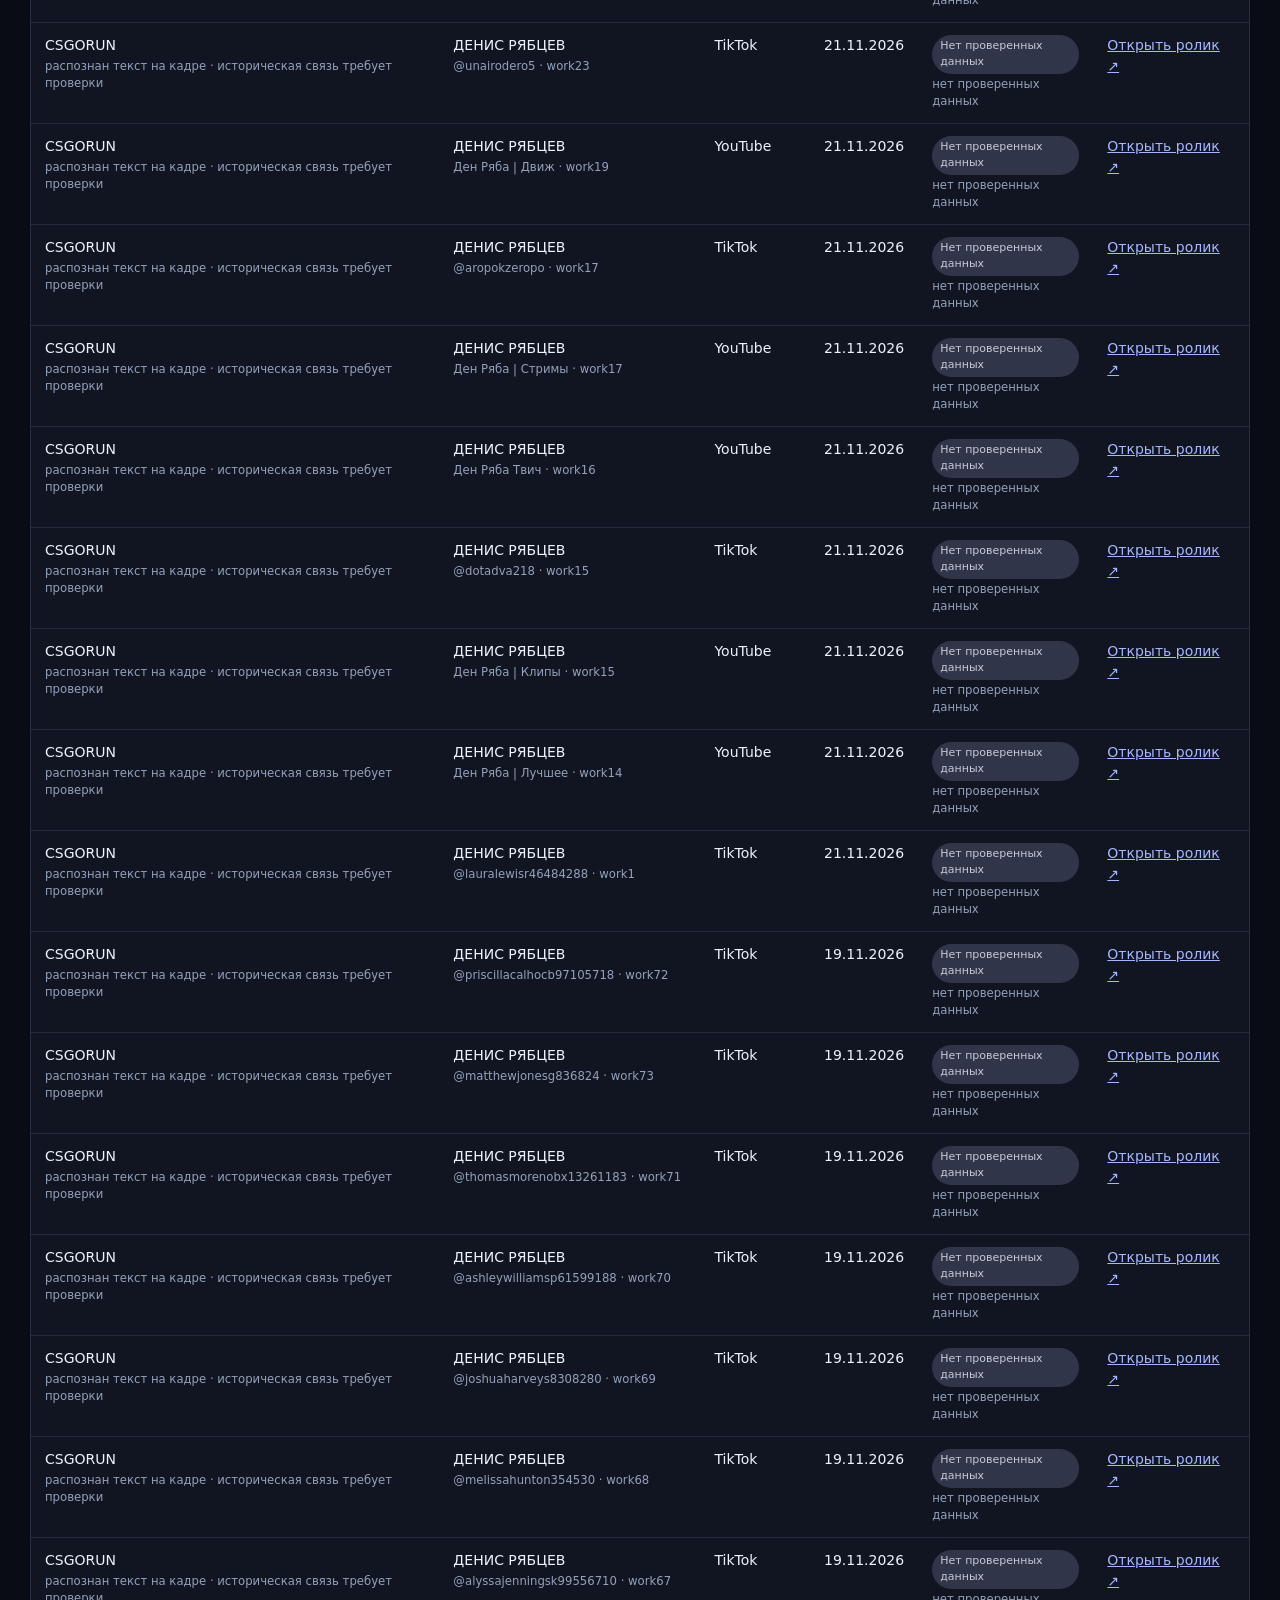
==== commit f377c014: "Update banner reports" ====
--- a/index.html
+++ b/index.html
@@ -4,7 +4,7 @@
   <meta charset="utf-8">
   <meta name="viewport" content="width=device-width, initial-scale=1">
   <title>Аналитика рекламных баннеров</title>
-  <link rel="stylesheet" href="banner-analytics.css?v=20261121-5">
+  <link rel="stylesheet" href="banner-analytics.css?v=20261121-6">
 </head>
 <body>
   <main class="shell">
@@ -20,7 +20,7 @@
       <label>Поиск <input id="search" placeholder="Клиент или аккаунт"></label>
     </section>
     <section class="metrics" id="metrics"></section>
-    <p class="explanation">Сумма включает только доступные счётчики, полученные по ссылкам на конкретные ролики. Если счётчик недоступен, показано «Нет проверенных данных». Старые привязки роликов к баннерам и определения по имени файла могут требовать ручной проверки.</p>
+    <p class="explanation">Сумма включает только подтверждённые баннеры и доступные счётчики, полученные по ссылкам на конкретные ролики. Публикации, требующие проверки баннера, показаны в таблице, но исключены из суммы. Если счётчик недоступен, показано «Нет проверенных данных». Старые привязки роликов к баннерам и определения по имени файла могут требовать ручной проверки.</p>
     <p class="explanation local-only">Новые копии сохраняют связь с исходным видео. Программа распознаёт известные плашки CSGORUN и RubUP; спорные случаи можно указать вручную. Просмотры обновляются по доступным ссылкам, пока панель работает.</p>
     <section><div class="section-head"><div><span class="eyebrow">ОБЗОР</span><h2>Баннеры</h2></div></div><div class="banner-cards" id="cards"></div></section>
     <section><div class="section-head"><div><span class="eyebrow">ДЕТАЛИ</span><h2>Аккаунты</h2></div><span class="muted">Низкие просмотры: от 1 до 50</span></div><div id="accounts"></div></section>
@@ -28,6 +28,6 @@
     <section class="local-only"><div class="section-head"><div><span class="eyebrow">ПРОВЕРКА</span><h2>Неопределённые публикации</h2><p>Можно вручную указать баннер. Показаны последние 500 записей с именем файла.</p></div><button class="button ghost" id="toggle-unassigned">Показать</button></div><div id="unassigned" hidden></div></section>
     <footer>Статистика по рекламным плашкам · Не является измерением уникальных зрителей</footer>
   </main>
-  <script src="banner-analytics.js?v=20261121-5"></script>
+  <script src="banner-analytics.js?v=20261121-6"></script>
 </body>
 </html>
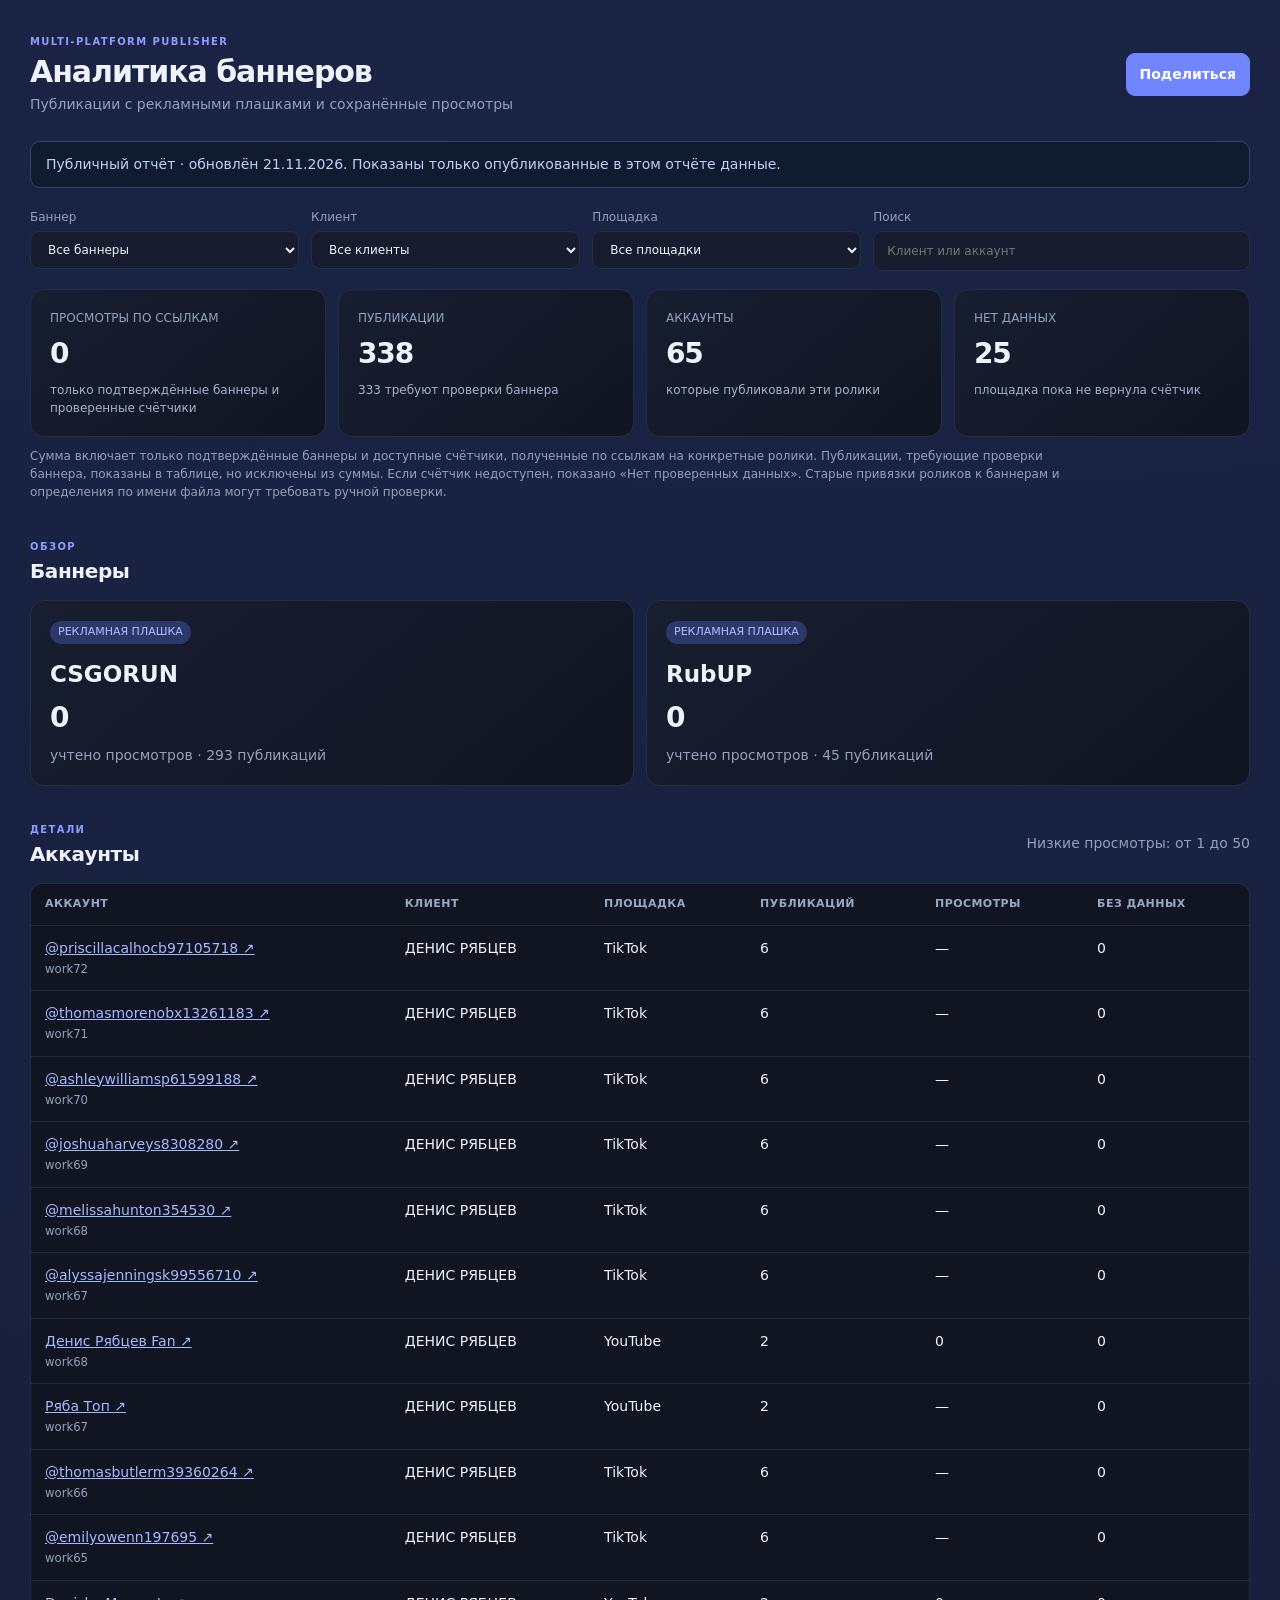
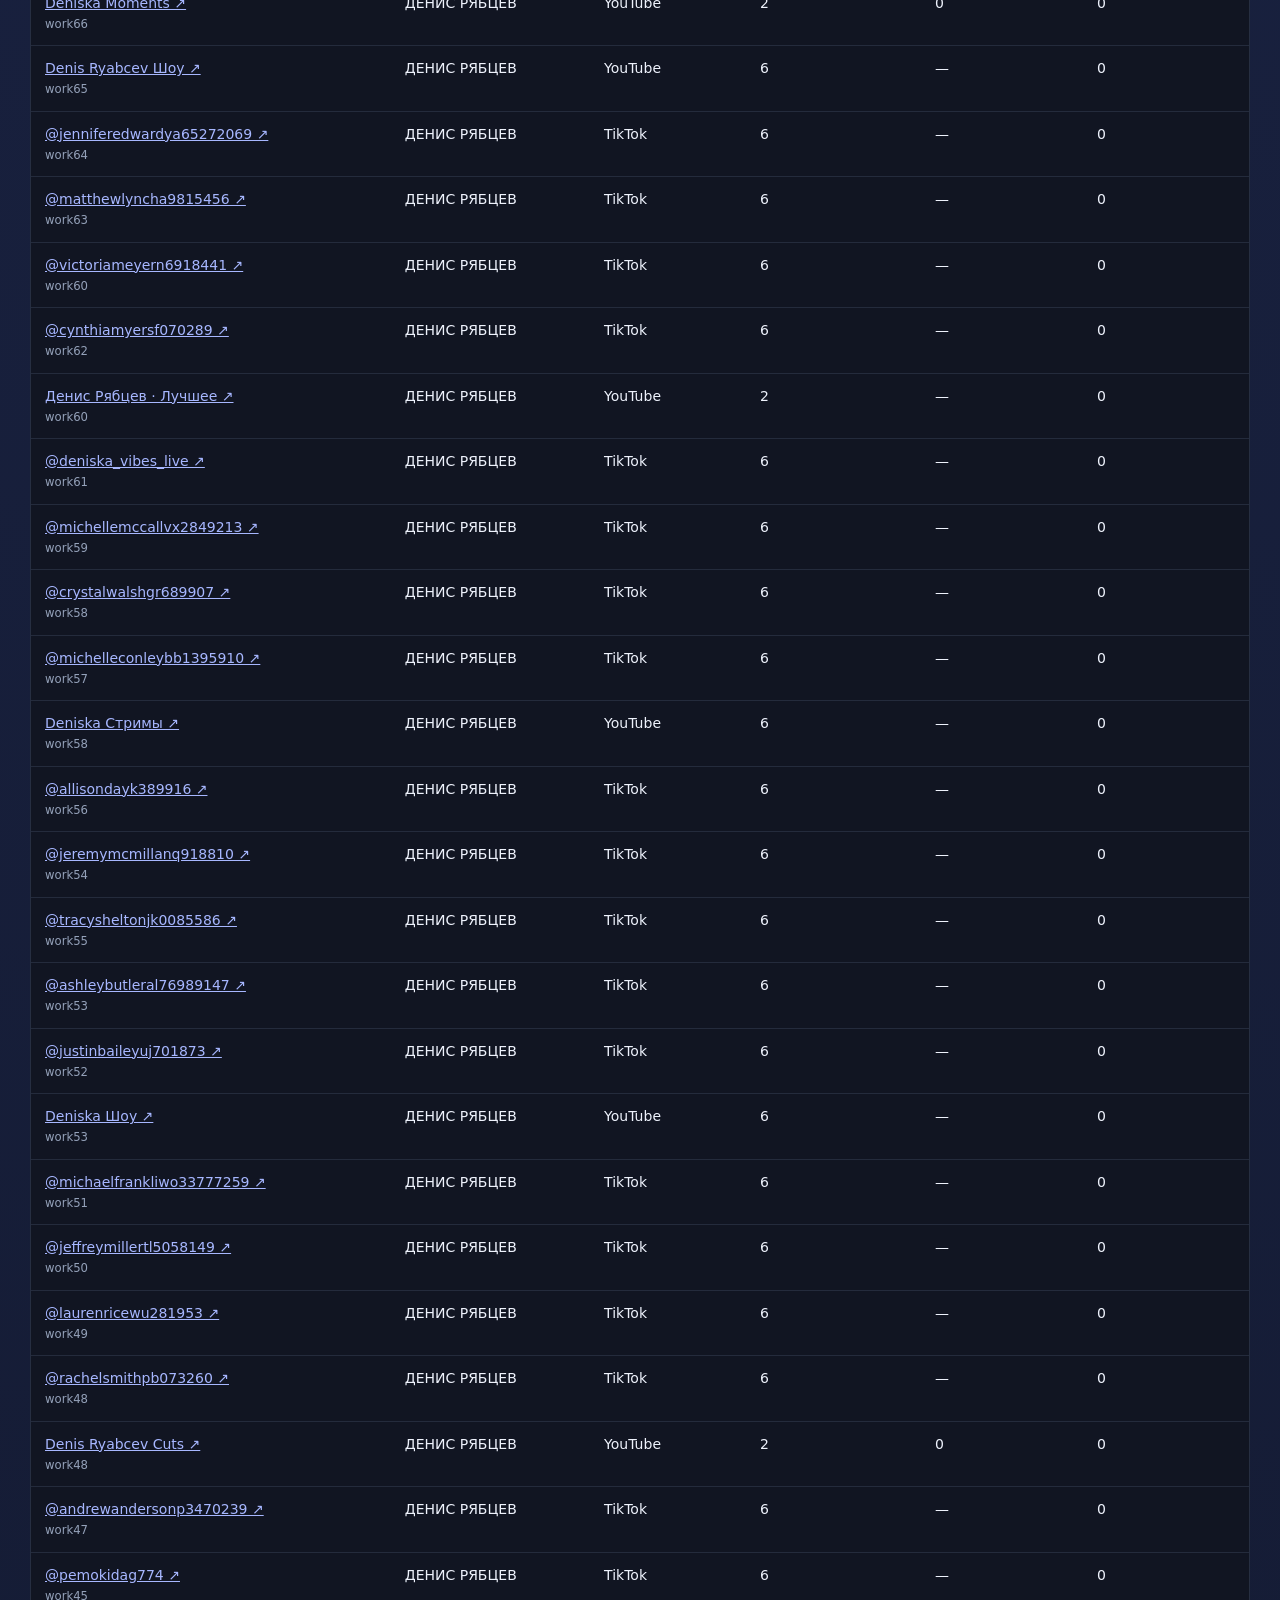
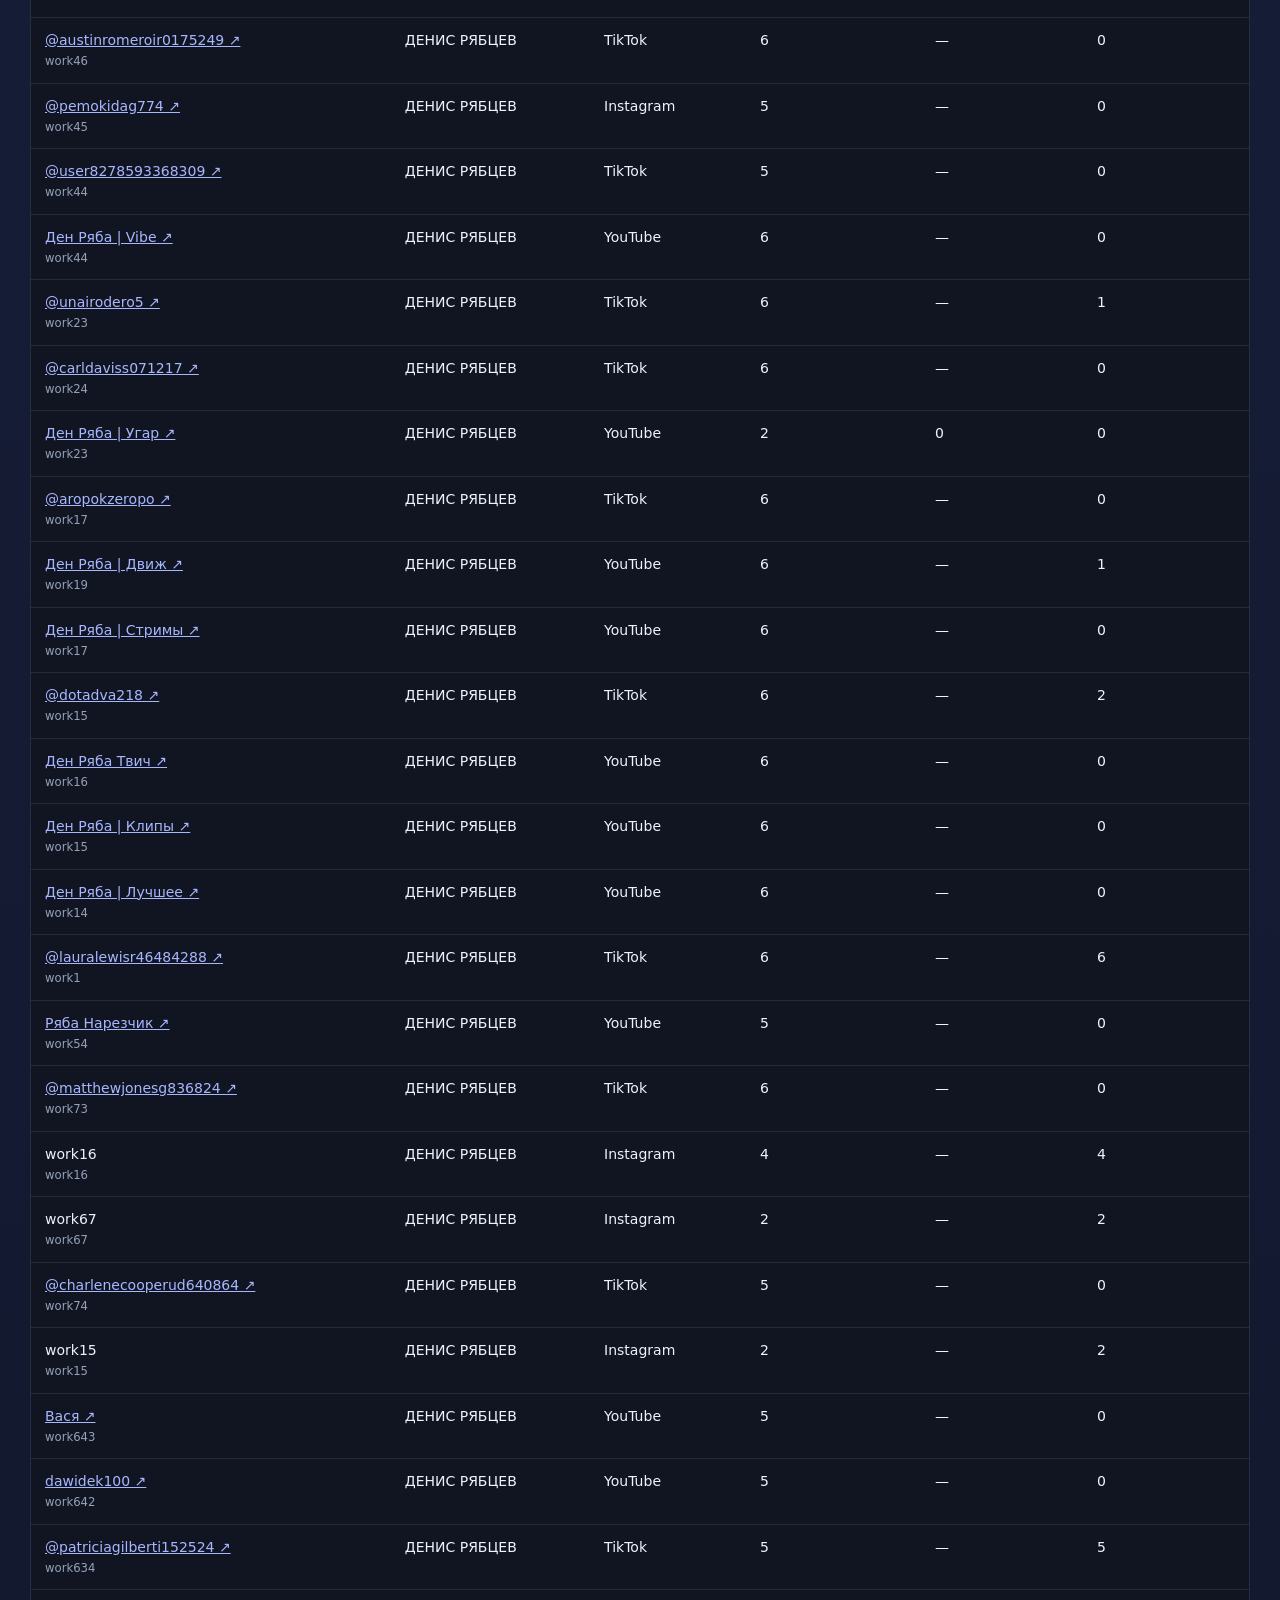
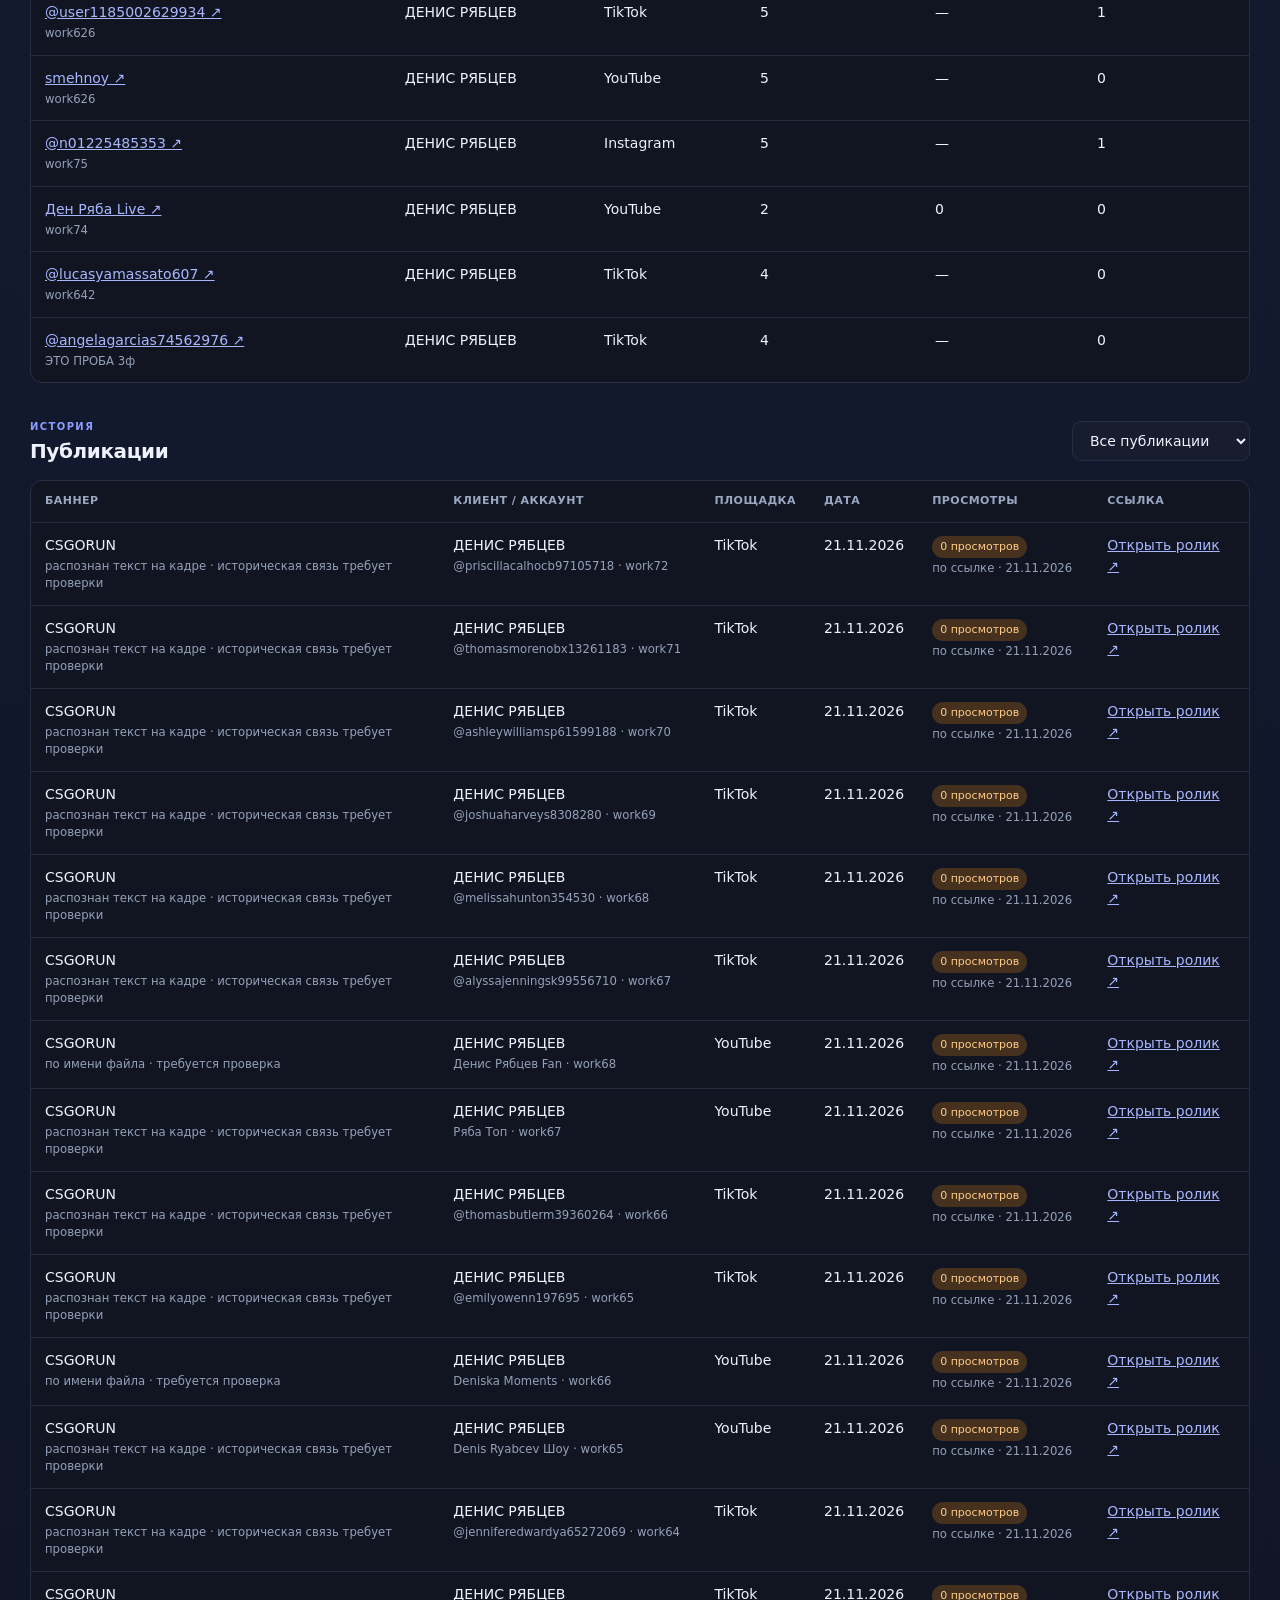
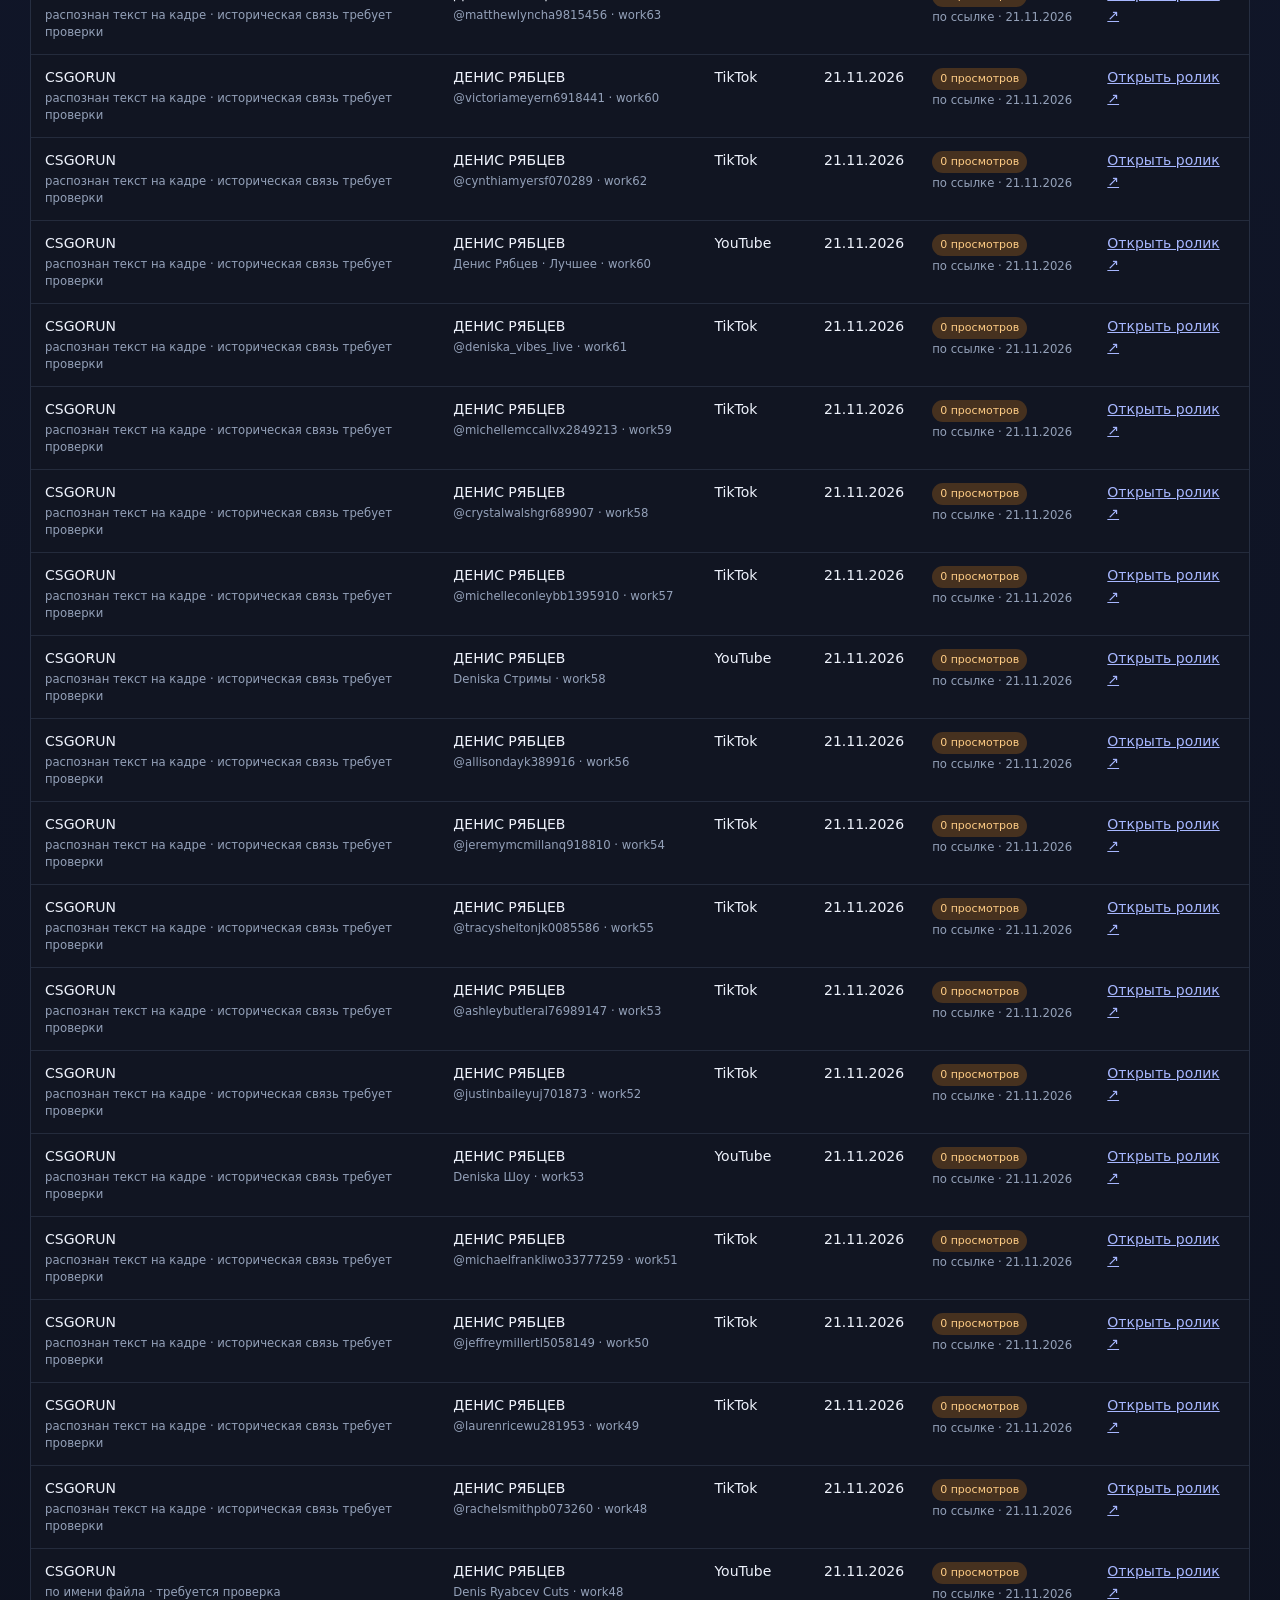
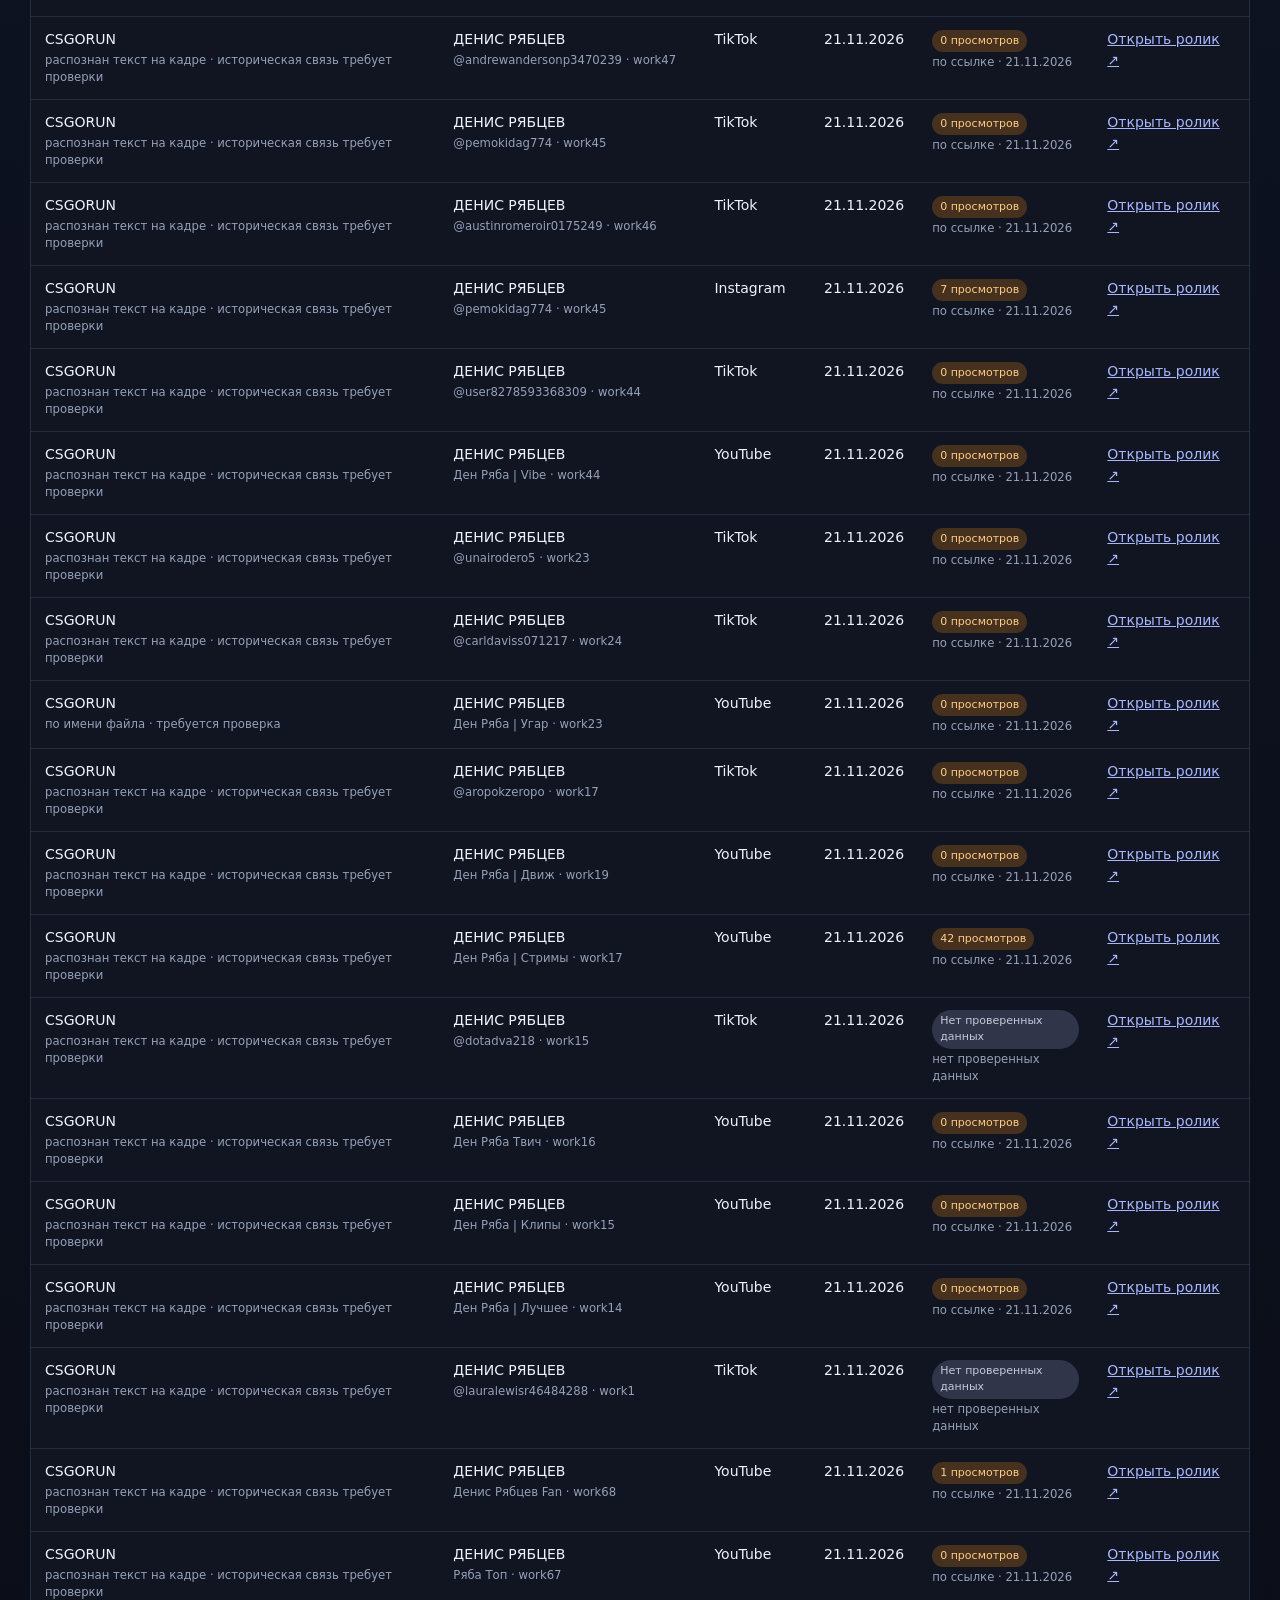
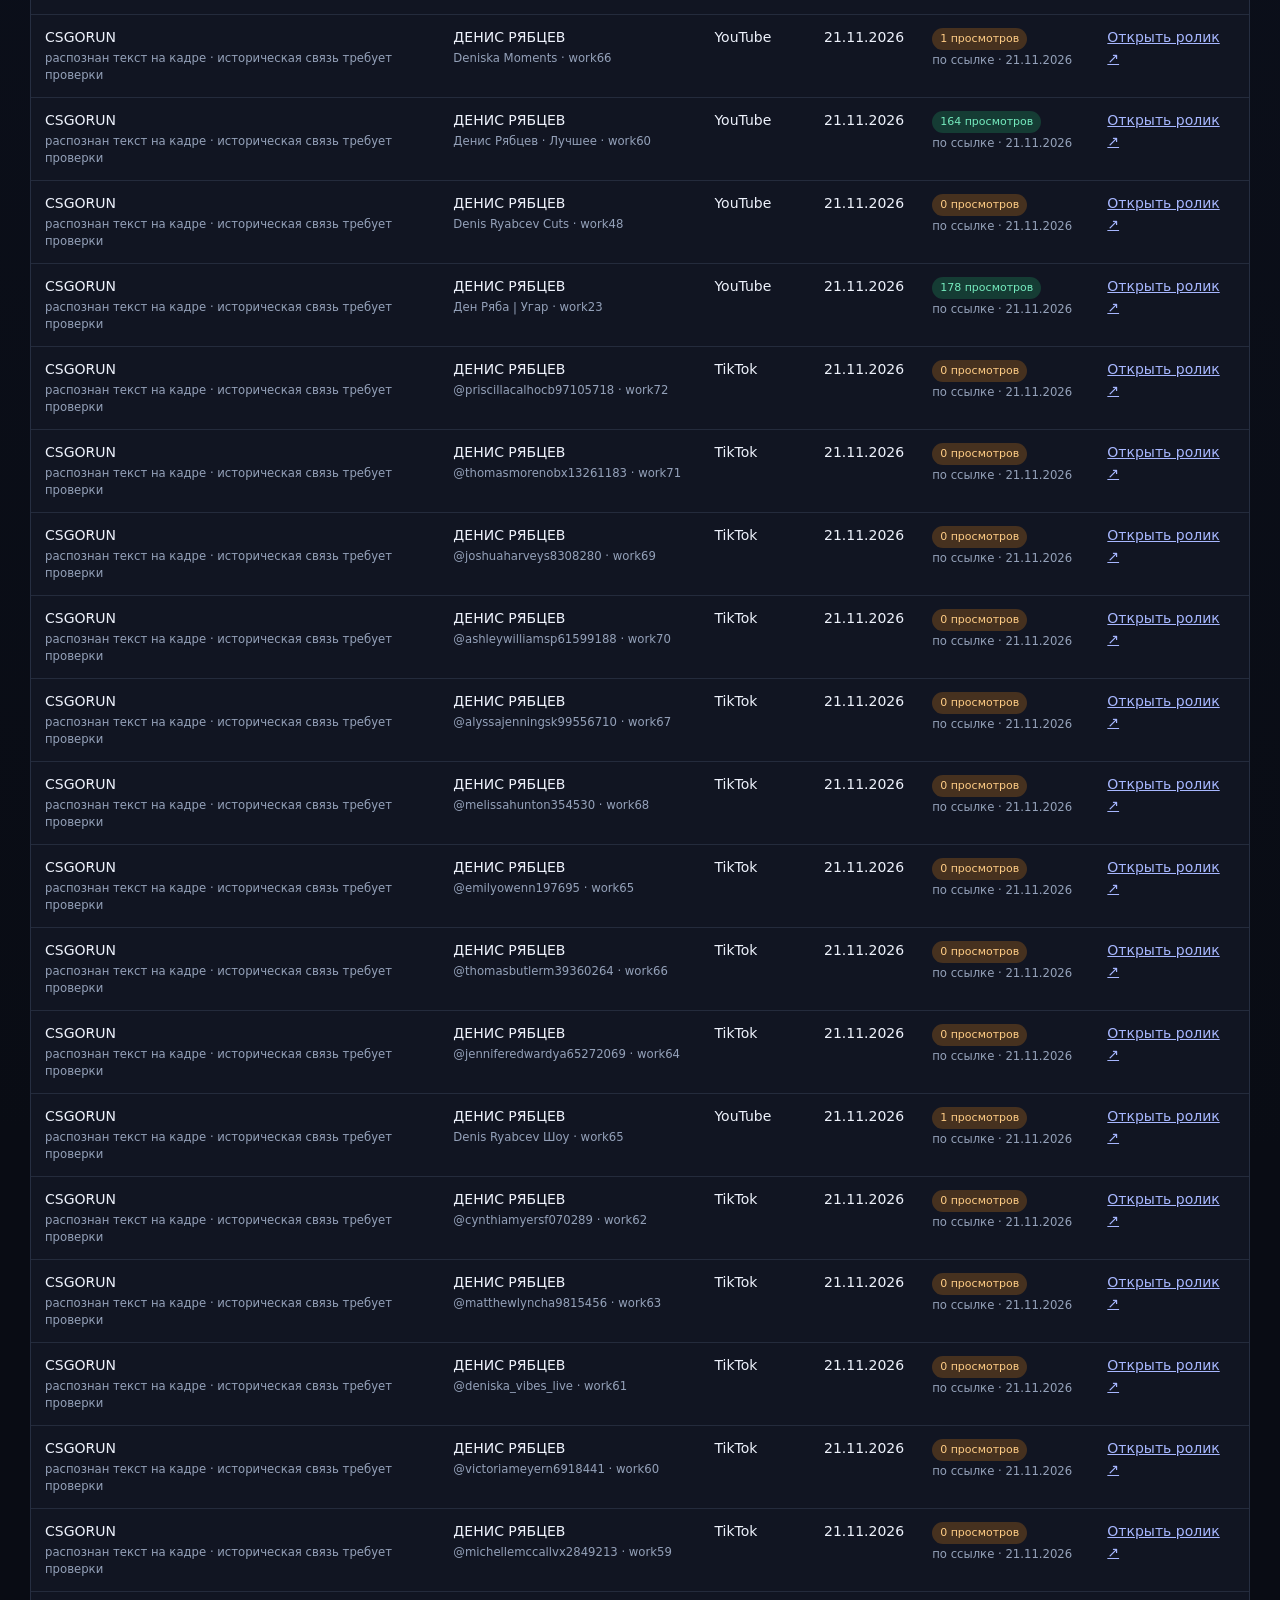
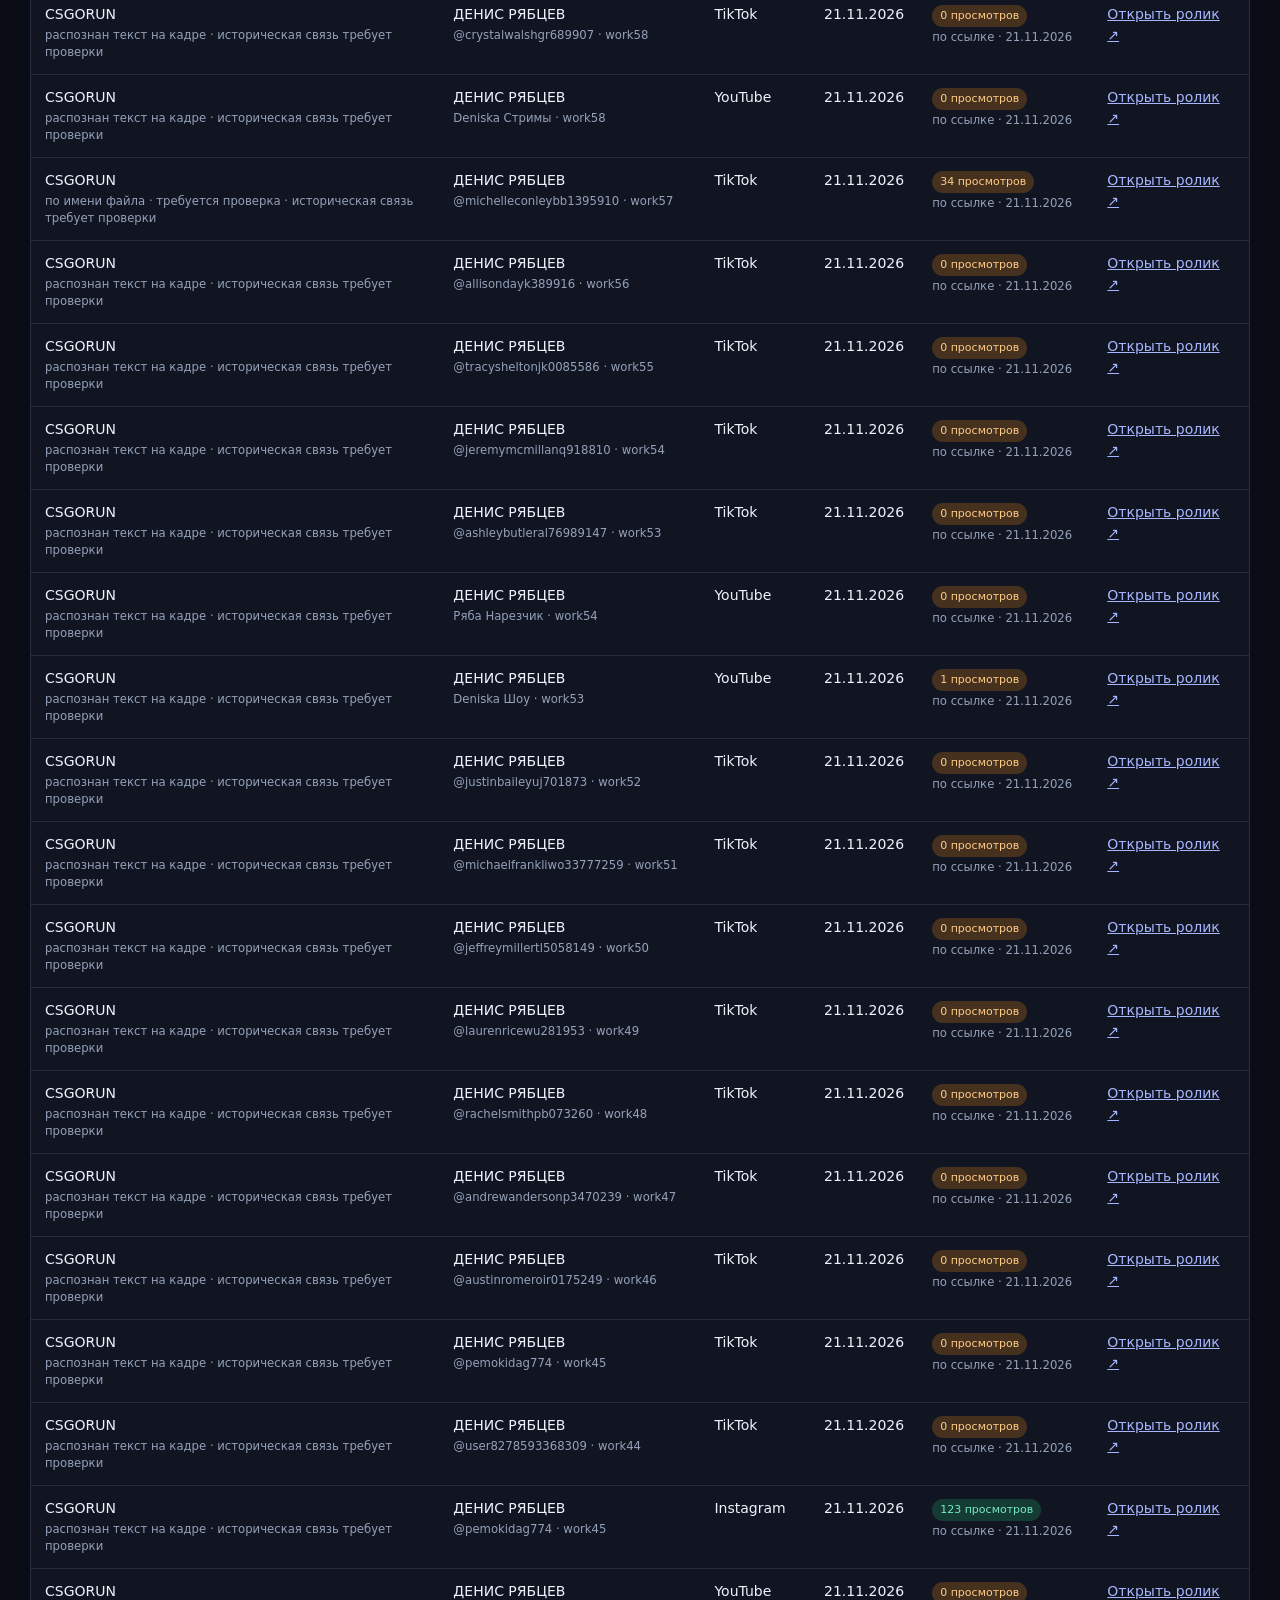
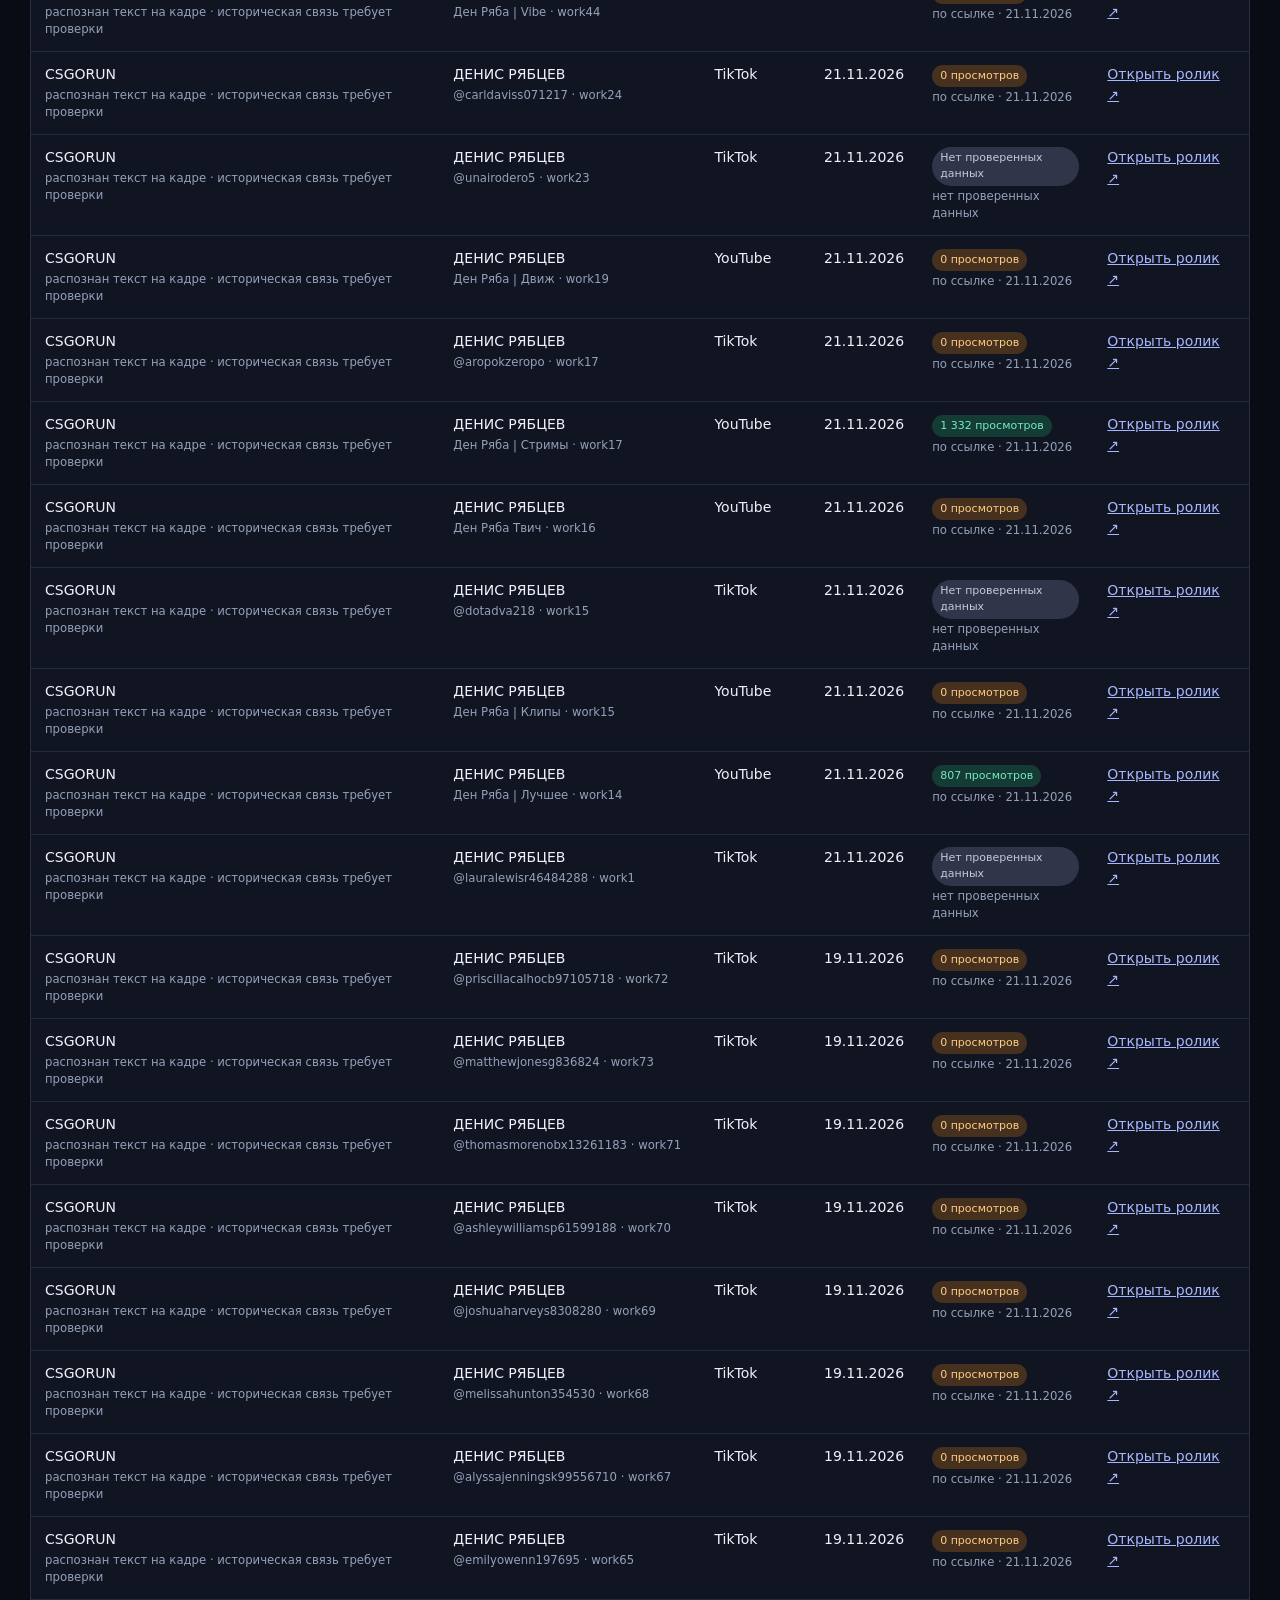
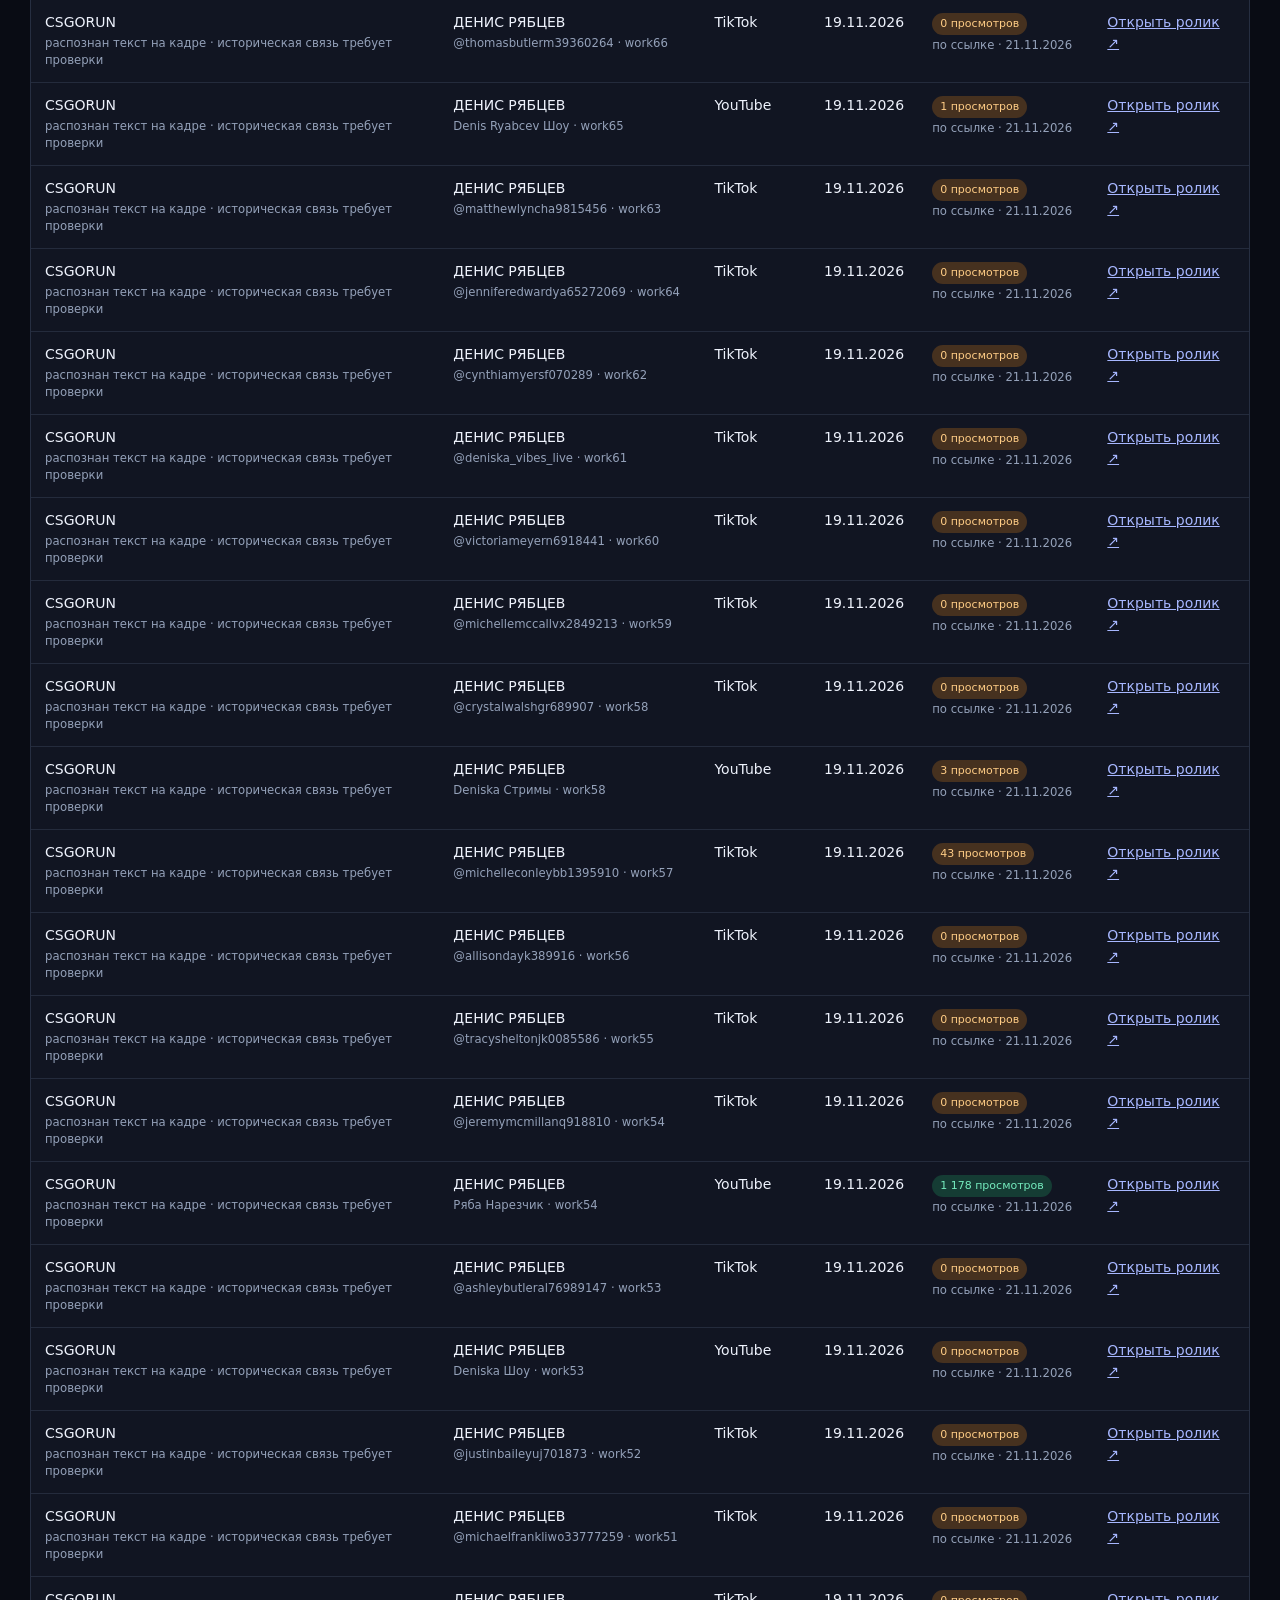
==== commit c850132a: "Update banner reports" ====
--- a/index.html
+++ b/index.html
@@ -4,13 +4,13 @@
   <meta charset="utf-8">
   <meta name="viewport" content="width=device-width, initial-scale=1">
   <title>Аналитика рекламных баннеров</title>
-  <link rel="stylesheet" href="banner-analytics.css?v=20261121-6">
+  <link rel="stylesheet" href="banner-analytics.css?v=20261121-7">
 </head>
 <body>
   <main class="shell">
     <header class="top">
       <div><div class="eyebrow">MULTI-PLATFORM PUBLISHER</div><h1>Аналитика баннеров</h1><p>Публикации с рекламными плашками и сохранённые просмотры</p></div>
-      <div class="top-actions"><a class="button ghost local-only" href="/">← Панель</a><button id="scan" class="button ghost local-only">Искать баннеры</button><button id="refresh-views" class="button ghost local-only">Обновить просмотры</button><button id="share" class="button primary">Поделиться</button></div>
+      <div class="top-actions"><a class="button ghost local-only" href="/">← Панель</a><button id="scan" class="button ghost local-only">Искать баннеры</button><button id="refresh-views" class="button ghost local-only">Обновить отчёт</button><button id="share" class="button primary">Поделиться</button></div>
     </header>
     <div id="notice" class="notice">Загружаем данные…</div>
     <section class="filters">
@@ -28,6 +28,6 @@
     <section class="local-only"><div class="section-head"><div><span class="eyebrow">ПРОВЕРКА</span><h2>Неопределённые публикации</h2><p>Можно вручную указать баннер. Показаны последние 500 записей с именем файла.</p></div><button class="button ghost" id="toggle-unassigned">Показать</button></div><div id="unassigned" hidden></div></section>
     <footer>Статистика по рекламным плашкам · Не является измерением уникальных зрителей</footer>
   </main>
-  <script src="banner-analytics.js?v=20261121-6"></script>
+  <script src="banner-analytics.js?v=20261121-7"></script>
 </body>
 </html>
